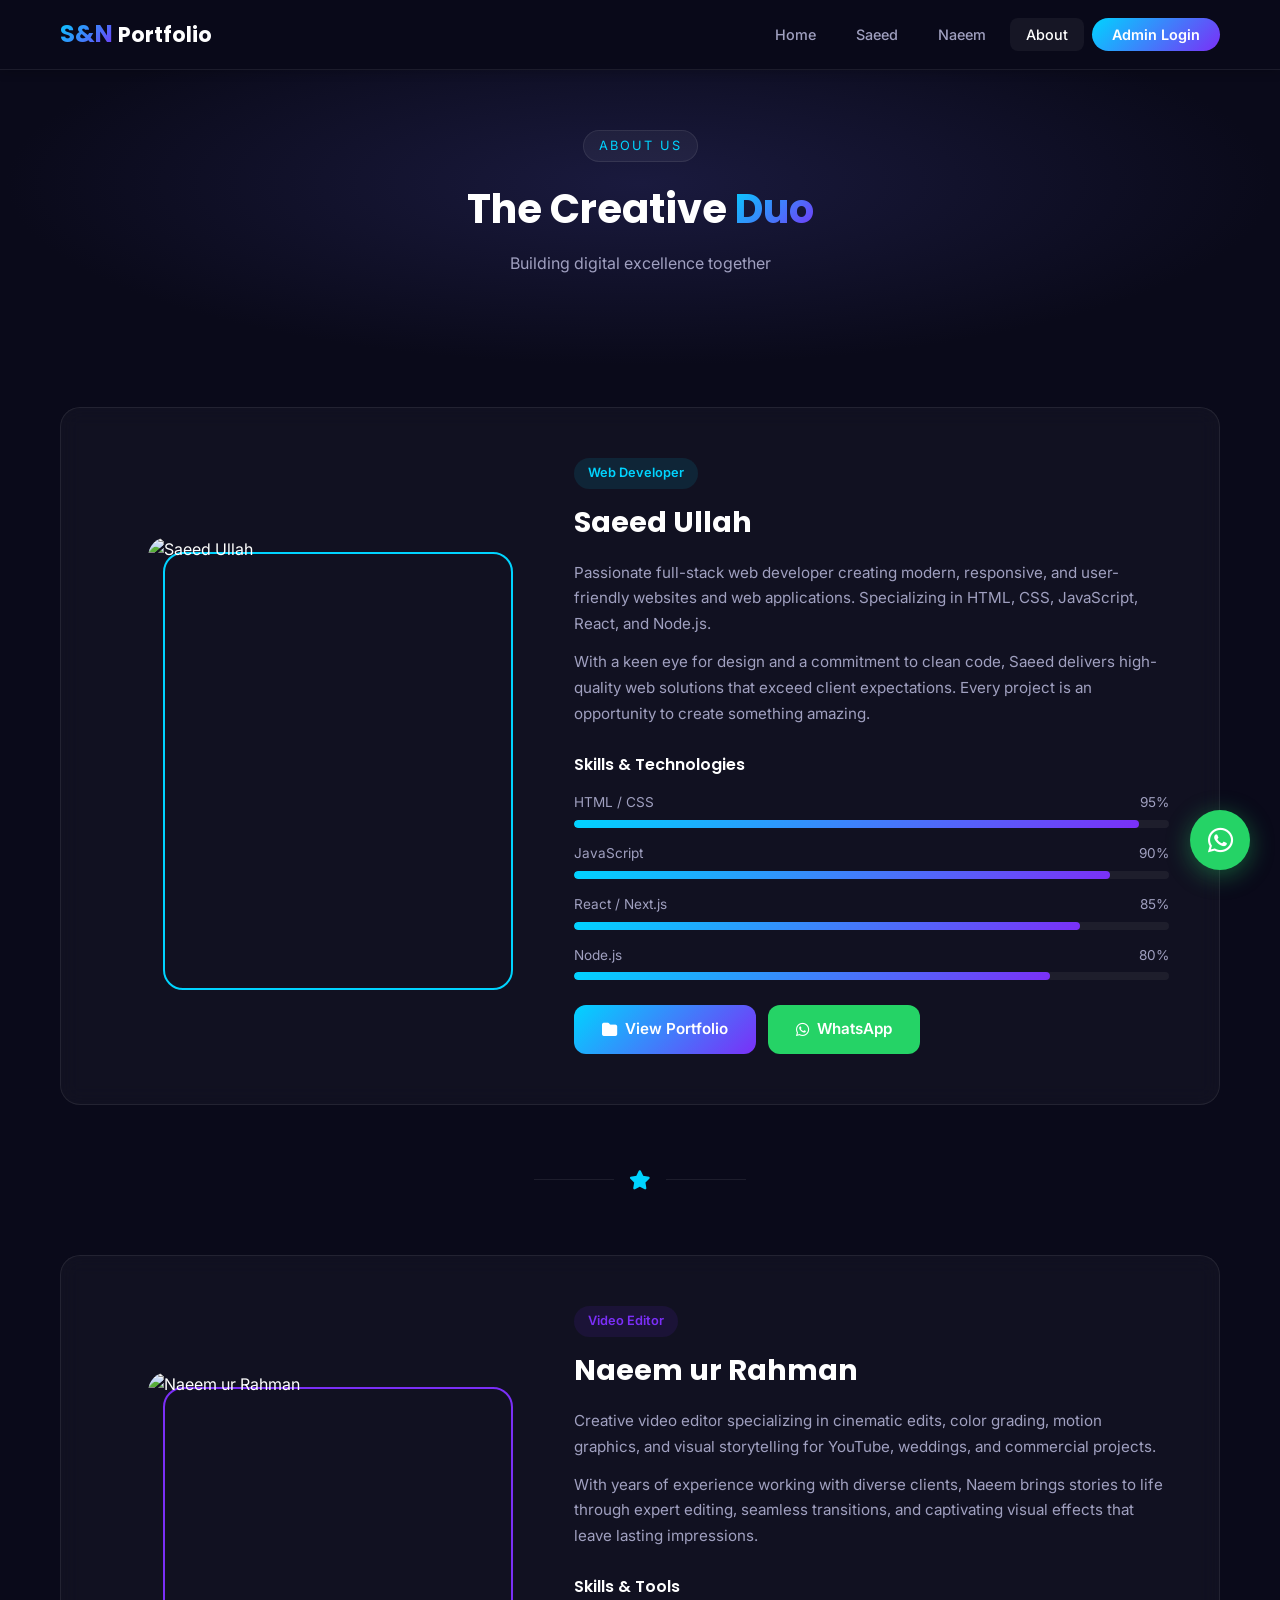
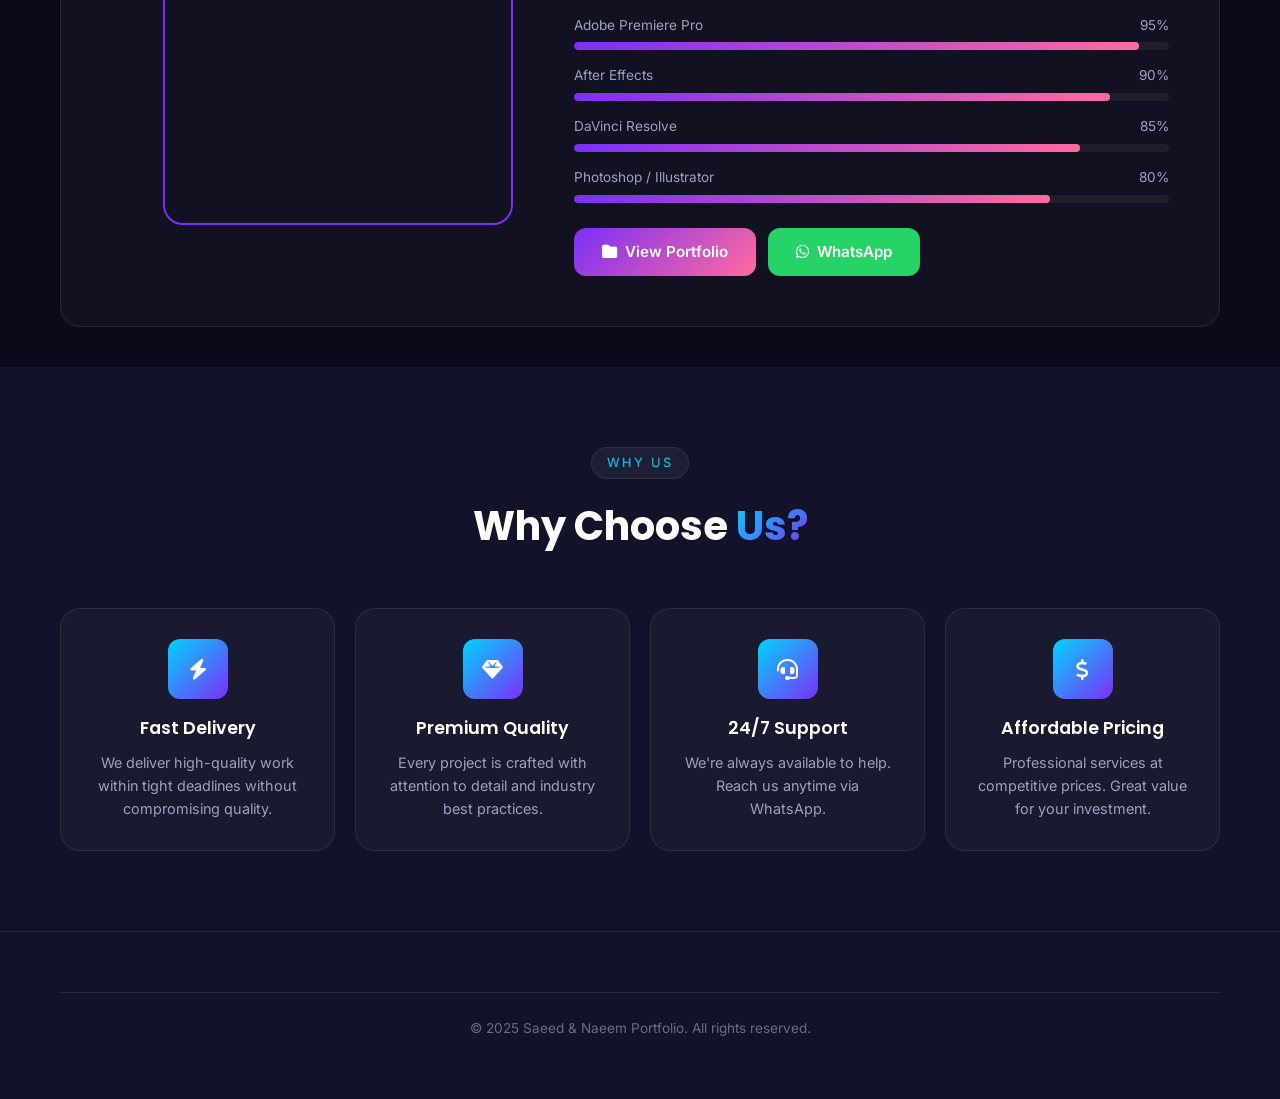
==== about.html @ 7c29ee98 "Saeed and Naeem Portfolio Website" ====
<!DOCTYPE html>
<html lang="en">
<head>
    <meta charset="UTF-8">
    <meta name="viewport" content="width=device-width, initial-scale=1.0">
    <title>About Us - S&N Portfolio</title>

    <link href="https://fonts.googleapis.com/css2?family=Poppins:wght@300;400;600;700;800&family=Inter:wght@300;400;500;600&display=swap" rel="stylesheet">
    <link rel="stylesheet" href="https://cdnjs.cloudflare.com/ajax/libs/font-awesome/6.5.0/css/all.min.css">
    <link href="https://unpkg.com/aos@2.3.1/dist/aos.css" rel="stylesheet">
    <link rel="stylesheet" href="css/style.css">
    <link rel="stylesheet" href="css/animations.css">
</head>
<body>

    <!-- Navbar -->
    <nav class="navbar navbar-solid" id="navbar">
        <div class="nav-container">
            <a href="index.html" class="nav-logo">
                <span class="logo-gradient">S&N</span> Portfolio
            </a>
            <ul class="nav-menu" id="navMenu">
                <li><a href="index.html" class="nav-link">Home</a></li>
                <li><a href="portfolio.html?user=saeedullah" class="nav-link">Saeed</a></li>
                <li><a href="portfolio.html?user=naeemurrahman" class="nav-link">Naeem</a></li>
                <li><a href="about.html" class="nav-link active">About</a></li>
                <li><a href="login.html" class="nav-link nav-login-btn">Admin Login</a></li>
            </ul>
            <div class="hamburger" id="hamburger">
                <span class="bar"></span>
                <span class="bar"></span>
                <span class="bar"></span>
            </div>
        </div>
    </nav>

    <!-- About Hero -->
    <section class="about-hero">
        <div class="container">
            <div class="section-header" data-aos="fade-up">
                <span class="section-tag">About Us</span>
                <h1 class="section-title hero-title-sm">The Creative <span class="gradient-text">Duo</span></h1>
                <p class="section-subtitle">Building digital excellence together</p>
            </div>
        </div>
    </section>

    <!-- About Saeed -->
    <section class="about-person" data-aos="fade-up">
        <div class="container">
            <div class="about-card">
                <div class="about-image-side">
                    <div class="about-image-wrapper">
                        <img src="https://images.unsplash.com/photo-1507003211169-0a1dd7228f2d?w=500&h=600&fit=crop&crop=face"
                            alt="Saeed Ullah" class="about-image" id="aboutSaeedImg">
                        <div class="about-image-decoration"></div>
                    </div>
                </div>
                <div class="about-content-side">
                    <span class="about-label">Web Developer</span>
                    <h2 class="about-name" id="aboutSaeedName">Saeed Ullah</h2>
                    <p class="about-bio" id="aboutSaeedBio">
                        A passionate full-stack web developer with expertise in creating modern, responsive, and user-friendly websites. Specializing in front-end development with HTML, CSS, JavaScript, and React, while also experienced in back-end technologies like Node.js and databases.
                    </p>
                    <p class="about-bio">
                        With a keen eye for design and a commitment to clean code, Saeed delivers high-quality web solutions that exceed client expectations. Every project is an opportunity to create something amazing.
                    </p>

                    <div class="about-skills-section">
                        <h3>Skills & Technologies</h3>
                        <div class="skill-bars">
                            <div class="skill-bar-item">
                                <div class="skill-bar-header">
                                    <span>HTML / CSS</span>
                                    <span>95%</span>
                                </div>
                                <div class="skill-bar-track">
                                    <div class="skill-bar-fill" data-width="95"></div>
                                </div>
                            </div>
                            <div class="skill-bar-item">
                                <div class="skill-bar-header">
                                    <span>JavaScript</span>
                                    <span>90%</span>
                                </div>
                                <div class="skill-bar-track">
                                    <div class="skill-bar-fill" data-width="90"></div>
                                </div>
                            </div>
                            <div class="skill-bar-item">
                                <div class="skill-bar-header">
                                    <span>React / Next.js</span>
                                    <span>85%</span>
                                </div>
                                <div class="skill-bar-track">
                                    <div class="skill-bar-fill" data-width="85"></div>
                                </div>
                            </div>
                            <div class="skill-bar-item">
                                <div class="skill-bar-header">
                                    <span>Node.js</span>
                                    <span>80%</span>
                                </div>
                                <div class="skill-bar-track">
                                    <div class="skill-bar-fill" data-width="80"></div>
                                </div>
                            </div>
                        </div>
                    </div>

                    <div class="about-actions">
                        <a href="portfolio.html?user=saeedullah" class="btn btn-primary">
                            <i class="fas fa-folder"></i> View Portfolio
                        </a>
                        <a href="#" class="btn btn-whatsapp" id="aboutWhatsappSaeed" target="_blank">
                            <i class="fab fa-whatsapp"></i> WhatsApp
                        </a>
                    </div>
                </div>
            </div>
        </div>
    </section>

    <!-- Divider -->
    <div class="section-divider">
        <div class="divider-line"></div>
        <span class="divider-icon"><i class="fas fa-star"></i></span>
        <div class="divider-line"></div>
    </div>

    <!-- About Naeem -->
    <section class="about-person" data-aos="fade-up">
        <div class="container">
            <div class="about-card about-card-reverse">
                <div class="about-content-side">
                    <span class="about-label about-label-purple">Video Editor</span>
                    <h2 class="about-name" id="aboutNaeemName">Naeem ur Rahman</h2>
                    <p class="about-bio" id="aboutNaeemBio">
                        A creative video editor with a passion for visual storytelling. Specializing in cinematic edits, color grading, motion graphics, and post-production for various platforms including YouTube, social media, and commercial projects.
                    </p>
                    <p class="about-bio">
                        With years of experience working with diverse clients, Naeem brings stories to life through expert editing, seamless transitions, and captivating visual effects that leave lasting impressions.
                    </p>

                    <div class="about-skills-section">
                        <h3>Skills & Tools</h3>
                        <div class="skill-bars">
                            <div class="skill-bar-item">
                                <div class="skill-bar-header">
                                    <span>Adobe Premiere Pro</span>
                                    <span>95%</span>
                                </div>
                                <div class="skill-bar-track">
                                    <div class="skill-bar-fill skill-fill-purple" data-width="95"></div>
                                </div>
                            </div>
                            <div class="skill-bar-item">
                                <div class="skill-bar-header">
                                    <span>After Effects</span>
                                    <span>90%</span>
                                </div>
                                <div class="skill-bar-track">
                                    <div class="skill-bar-fill skill-fill-purple" data-width="90"></div>
                                </div>
                            </div>
                            <div class="skill-bar-item">
                                <div class="skill-bar-header">
                                    <span>DaVinci Resolve</span>
                                    <span>85%</span>
                                </div>
                                <div class="skill-bar-track">
                                    <div class="skill-bar-fill skill-fill-purple" data-width="85"></div>
                                </div>
                            </div>
                            <div class="skill-bar-item">
                                <div class="skill-bar-header">
                                    <span>Photoshop / Illustrator</span>
                                    <span>80%</span>
                                </div>
                                <div class="skill-bar-track">
                                    <div class="skill-bar-fill skill-fill-purple" data-width="80"></div>
                                </div>
                            </div>
                        </div>
                    </div>

                    <div class="about-actions">
                        <a href="portfolio.html?user=naeemurrahman" class="btn btn-purple">
                            <i class="fas fa-folder"></i> View Portfolio
                        </a>
                        <a href="#" class="btn btn-whatsapp" id="aboutWhatsappNaeem" target="_blank">
                            <i class="fab fa-whatsapp"></i> WhatsApp
                        </a>
                    </div>
                </div>
                <div class="about-image-side">
                    <div class="about-image-wrapper">
                        <img src="https://images.unsplash.com/photo-1472099645785-5658abf4ff4e?w=500&h=600&fit=crop&crop=face"
                            alt="Naeem ur Rahman" class="about-image" id="aboutNaeemImg">
                        <div class="about-image-decoration about-decoration-purple"></div>
                    </div>
                </div>
            </div>
        </div>
    </section>

    <!-- Why Choose Us -->
    <section class="why-us-section" data-aos="fade-up">
        <div class="container">
            <div class="section-header">
                <span class="section-tag">Why Us</span>
                <h2 class="section-title">Why Choose <span class="gradient-text">Us?</span></h2>
            </div>
            <div class="why-us-grid">
                <div class="why-card" data-aos="fade-up" data-aos-delay="100">
                    <div class="why-icon"><i class="fas fa-bolt"></i></div>
                    <h3>Fast Delivery</h3>
                    <p>We deliver high-quality work within tight deadlines without compromising quality.</p>
                </div>
                <div class="why-card" data-aos="fade-up" data-aos-delay="200">
                    <div class="why-icon"><i class="fas fa-gem"></i></div>
                    <h3>Premium Quality</h3>
                    <p>Every project is crafted with attention to detail and industry best practices.</p>
                </div>
                <div class="why-card" data-aos="fade-up" data-aos-delay="300">
                    <div class="why-icon"><i class="fas fa-headset"></i></div>
                    <h3>24/7 Support</h3>
                    <p>We're always available to help. Reach us anytime via WhatsApp.</p>
                </div>
                <div class="why-card" data-aos="fade-up" data-aos-delay="400">
                    <div class="why-icon"><i class="fas fa-dollar-sign"></i></div>
                    <h3>Affordable Pricing</h3>
                    <p>Professional services at competitive prices. Great value for your investment.</p>
                </div>
            </div>
        </div>
    </section>

    <!-- Footer -->
    <footer class="footer">
        <div class="container">
            <div class="footer-bottom">
                <p>&copy; 2025 Saeed & Naeem Portfolio. All rights reserved.</p>
            </div>
        </div>
    </footer>

    <!-- Floating WhatsApp -->
    <a href="#" class="whatsapp-float" id="whatsappFloat" target="_blank">
        <i class="fab fa-whatsapp"></i>
    </a>

    <!-- Mobile Bottom Nav -->
    <nav class="mobile-bottom-nav" id="mobileNav">
        <a href="index.html" class="bottom-nav-item">
            <i class="fas fa-home"></i><span>Home</span>
        </a>
        <a href="portfolio.html?user=saeedullah" class="bottom-nav-item">
            <i class="fas fa-code"></i><span>Saeed</span>
        </a>
        <a href="portfolio.html?user=naeemurrahman" class="bottom-nav-item">
            <i class="fas fa-film"></i><span>Naeem</span>
        </a>
        <a href="about.html" class="bottom-nav-item active">
            <i class="fas fa-info-circle"></i><span>About</span>
        </a>
    </nav>

    <script src="https://unpkg.com/aos@2.3.1/dist/aos.js"></script>
    <script src="js/database.js"></script>
    <script src="js/app.js"></script>
</body>
</html>
---- css/style.css ----
/* ==========================================
   SAEED & NAEEM PORTFOLIO - MAIN STYLESHEET
   Mobile-First Responsive Design
   ========================================== */

/* === CSS VARIABLES === */
:root {
    --bg-primary: #0a0a1a;
    --bg-secondary: #12122a;
    --bg-card: rgba(255, 255, 255, 0.03);
    --bg-card-hover: rgba(255, 255, 255, 0.07);
    --bg-glass: rgba(255, 255, 255, 0.05);
    --border-glass: rgba(255, 255, 255, 0.08);

    --accent-blue: #00d4ff;
    --accent-purple: #7b2ff7;
    --accent-green: #25D366;
    --accent-orange: #ff6b35;
    --accent-red: #ff4757;

    --gradient-1: linear-gradient(135deg, #00d4ff, #7b2ff7);
    --gradient-2: linear-gradient(135deg, #7b2ff7, #ff6b9d);
    --gradient-3: linear-gradient(135deg, #00d4ff, #00f5a0);

    --text-primary: #ffffff;
    --text-secondary: #a0a0c0;
    --text-muted: #6b6b8a;

    --font-heading: 'Poppins', sans-serif;
    --font-body: 'Inter', sans-serif;

    --radius-sm: 8px;
    --radius-md: 12px;
    --radius-lg: 20px;
    --radius-xl: 28px;
    --radius-full: 50%;

    --shadow-sm: 0 2px 10px rgba(0, 0, 0, 0.2);
    --shadow-md: 0 8px 30px rgba(0, 0, 0, 0.3);
    --shadow-lg: 0 20px 60px rgba(0, 0, 0, 0.4);
    --shadow-glow: 0 0 30px rgba(0, 212, 255, 0.3);
    --shadow-glow-purple: 0 0 30px rgba(123, 47, 247, 0.3);

    --transition: all 0.3s ease;
    --transition-slow: all 0.5s ease;

    --navbar-height: 70px;
    --mobile-nav-height: 65px;
}

/* === RESET & BASE === */
*,
*::before,
*::after {
    margin: 0;
    padding: 0;
    box-sizing: border-box;
}

html {
    scroll-behavior: smooth;
    font-size: 16px;
}

body {
    font-family: var(--font-body);
    background-color: var(--bg-primary);
    color: var(--text-primary);
    line-height: 1.6;
    overflow-x: hidden;
    -webkit-font-smoothing: antialiased;
    -moz-osx-font-smoothing: grayscale;
}

a {
    text-decoration: none;
    color: inherit;
    transition: var(--transition);
}

img {
    max-width: 100%;
    height: auto;
    display: block;
}

ul {
    list-style: none;
}

button {
    cursor: pointer;
    border: none;
    outline: none;
    font-family: var(--font-body);
    transition: var(--transition);
}

input, textarea, select {
    font-family: var(--font-body);
    outline: none;
}

.container {
    width: 100%;
    max-width: 1200px;
    margin: 0 auto;
    padding: 0 20px;
}

/* === PRELOADER === */
#preloader {
    position: fixed;
    top: 0;
    left: 0;
    width: 100%;
    height: 100%;
    background: var(--bg-primary);
    display: flex;
    align-items: center;
    justify-content: center;
    z-index: 99999;
    transition: opacity 0.5s ease, visibility 0.5s ease;
}

#preloader.hidden {
    opacity: 0;
    visibility: hidden;
}

.loader {
    text-align: center;
}

.loader-circle {
    width: 60px;
    height: 60px;
    border: 3px solid var(--border-glass);
    border-top: 3px solid var(--accent-blue);
    border-radius: var(--radius-full);
    animation: spin 1s linear infinite;
    margin: 0 auto 15px;
}

.loader-text {
    font-family: var(--font-heading);
    font-size: 1.5rem;
    font-weight: 700;
    background: var(--gradient-1);
    -webkit-background-clip: text;
    -webkit-text-fill-color: transparent;
    background-clip: text;
}

@keyframes spin {
    to { transform: rotate(360deg); }
}

/* === NAVBAR === */
.navbar {
    position: fixed;
    top: 0;
    left: 0;
    width: 100%;
    height: var(--navbar-height);
    z-index: 1000;
    transition: var(--transition);
    background: transparent;
}

.navbar.scrolled,
.navbar-solid {
    background: rgba(10, 10, 26, 0.95);
    backdrop-filter: blur(20px);
    -webkit-backdrop-filter: blur(20px);
    border-bottom: 1px solid var(--border-glass);
    box-shadow: var(--shadow-sm);
}

.nav-container {
    max-width: 1200px;
    margin: 0 auto;
    padding: 0 20px;
    height: 100%;
    display: flex;
    align-items: center;
    justify-content: space-between;
}

.nav-logo {
    font-family: var(--font-heading);
    font-size: 1.3rem;
    font-weight: 700;
    color: var(--text-primary);
    display: flex;
    align-items: center;
    gap: 5px;
}

.logo-gradient {
    background: var(--gradient-1);
    -webkit-background-clip: text;
    -webkit-text-fill-color: transparent;
    background-clip: text;
    font-size: 1.5rem;
}

.logo-gradient-lg {
    background: var(--gradient-1);
    -webkit-background-clip: text;
    -webkit-text-fill-color: transparent;
    background-clip: text;
    font-size: 4rem;
    font-family: var(--font-heading);
    font-weight: 800;
}

.nav-menu {
    display: flex;
    align-items: center;
    gap: 8px;
}

.nav-link {
    padding: 8px 16px;
    font-size: 0.9rem;
    font-weight: 500;
    color: var(--text-secondary);
    border-radius: var(--radius-sm);
    transition: var(--transition);
}

.nav-link:hover,
.nav-link.active {
    color: var(--text-primary);
    background: var(--bg-glass);
}

.nav-login-btn {
    background: var(--gradient-1) !important;
    color: white !important;
    font-weight: 600;
    padding: 8px 20px;
    border-radius: var(--radius-xl);
}

.nav-login-btn:hover {
    box-shadow: var(--shadow-glow);
    transform: translateY(-2px);
}

/* Hamburger */
.hamburger {
    display: none;
    flex-direction: column;
    cursor: pointer;
    gap: 5px;
    z-index: 1001;
}

.bar {
    width: 25px;
    height: 3px;
    background: var(--text-primary);
    border-radius: 3px;
    transition: var(--transition);
}

.hamburger.active .bar:nth-child(1) {
    transform: rotate(45deg) translate(6px, 5px);
}

.hamburger.active .bar:nth-child(2) {
    opacity: 0;
}

.hamburger.active .bar:nth-child(3) {
    transform: rotate(-45deg) translate(6px, -5px);
}

/* === HERO SECTION === */
.hero {
    min-height: 100vh;
    display: flex;
    align-items: center;
    justify-content: center;
    position: relative;
    overflow: hidden;
    padding: 100px 20px 60px;
    background: radial-gradient(ellipse at center, #1a1a3e 0%, #0a0a1a 70%);
}

.hero-particles {
    position: absolute;
    top: 0;
    left: 0;
    width: 100%;
    height: 100%;
    z-index: 1;
}

.hero-overlay {
    position: absolute;
    top: 0;
    left: 0;
    width: 100%;
    height: 100%;
    background: radial-gradient(circle at 20% 50%, rgba(0, 212, 255, 0.08) 0%, transparent 50%),
                radial-gradient(circle at 80% 50%, rgba(123, 47, 247, 0.08) 0%, transparent 50%);
    z-index: 2;
}

.hero-content {
    position: relative;
    z-index: 3;
    text-align: center;
    max-width: 800px;
    margin: 0 auto;
}

.hero-badge {
    display: inline-block;
    padding: 8px 20px;
    background: var(--bg-glass);
    border: 1px solid var(--border-glass);
    border-radius: var(--radius-xl);
    font-size: 0.85rem;
    color: var(--accent-blue);
    margin-bottom: 20px;
    backdrop-filter: blur(10px);
}

.hero-title {
    font-family: var(--font-heading);
    font-size: 3rem;
    font-weight: 800;
    line-height: 1.1;
    margin-bottom: 15px;
}

.gradient-text {
    background: var(--gradient-1);
    -webkit-background-clip: text;
    -webkit-text-fill-color: transparent;
    background-clip: text;
}

.gradient-text-2 {
    background: var(--gradient-2);
    -webkit-background-clip: text;
    -webkit-text-fill-color: transparent;
    background-clip: text;
}

.hero-subtitle {
    font-size: 1.2rem;
    color: var(--text-secondary);
    margin-bottom: 10px;
    font-weight: 300;
}

.hero-x {
    color: var(--accent-blue);
    font-weight: 700;
    margin: 0 5px;
}

.hero-description {
    font-size: 1rem;
    color: var(--text-muted);
    margin-bottom: 30px;
    max-width: 550px;
    margin-left: auto;
    margin-right: auto;
}

.hero-buttons {
    display: flex;
    gap: 15px;
    justify-content: center;
    flex-wrap: wrap;
    margin-bottom: 50px;
}

/* === BUTTONS === */
.btn {
    display: inline-flex;
    align-items: center;
    gap: 8px;
    padding: 12px 28px;
    font-size: 0.95rem;
    font-weight: 600;
    border-radius: var(--radius-md);
    transition: var(--transition);
    border: none;
    cursor: pointer;
    text-decoration: none;
}

.btn-primary {
    background: var(--gradient-1);
    color: white;
}

.btn-primary:hover {
    box-shadow: var(--shadow-glow);
    transform: translateY(-3px);
}

.btn-secondary {
    background: var(--bg-glass);
    color: var(--text-primary);
    border: 1px solid var(--border-glass);
}

.btn-secondary:hover {
    background: var(--bg-card-hover);
    transform: translateY(-3px);
}

.btn-purple {
    background: var(--gradient-2);
    color: white;
}

.btn-purple:hover {
    box-shadow: var(--shadow-glow-purple);
    transform: translateY(-3px);
}

.btn-whatsapp {
    background: var(--accent-green);
    color: white;
}

.btn-whatsapp:hover {
    background: #20b858;
    transform: translateY(-3px);
    box-shadow: 0 0 20px rgba(37, 211, 102, 0.4);
}

.btn-danger {
    background: var(--accent-red);
    color: white;
}

.btn-danger:hover {
    background: #e84040;
    transform: translateY(-2px);
}

.btn-sm {
    padding: 8px 18px;
    font-size: 0.85rem;
}

.btn-lg {
    padding: 14px 35px;
    font-size: 1rem;
}

.btn-block {
    width: 100%;
    justify-content: center;
}

.btn-glow {
    animation: btnGlow 2s ease-in-out infinite alternate;
}

@keyframes btnGlow {
    from { box-shadow: 0 0 10px rgba(0, 212, 255, 0.3); }
    to { box-shadow: 0 0 25px rgba(0, 212, 255, 0.6); }
}

/* === HERO STATS === */
.hero-stats {
    display: flex;
    justify-content: center;
    gap: 40px;
}

.stat-item {
    text-align: center;
}

.stat-number {
    display: block;
    font-family: var(--font-heading);
    font-size: 2rem;
    font-weight: 700;
    background: var(--gradient-1);
    -webkit-background-clip: text;
    -webkit-text-fill-color: transparent;
    background-clip: text;
}

.stat-label {
    font-size: 0.8rem;
    color: var(--text-muted);
    text-transform: uppercase;
    letter-spacing: 1px;
}

/* === SCROLL INDICATOR === */
.scroll-indicator {
    position: absolute;
    bottom: 30px;
    left: 50%;
    transform: translateX(-50%);
    text-align: center;
    z-index: 5;
    color: var(--text-muted);
    font-size: 0.75rem;
    animation: float 3s ease-in-out infinite;
}

.mouse {
    width: 26px;
    height: 40px;
    border: 2px solid var(--text-muted);
    border-radius: 13px;
    margin: 0 auto 8px;
    position: relative;
}

.wheel {
    width: 4px;
    height: 8px;
    background: var(--accent-blue);
    border-radius: 2px;
    position: absolute;
    top: 8px;
    left: 50%;
    transform: translateX(-50%);
    animation: scrollWheel 2s ease-in-out infinite;
}

@keyframes scrollWheel {
    0% { opacity: 1; transform: translateX(-50%) translateY(0); }
    100% { opacity: 0; transform: translateX(-50%) translateY(15px); }
}

@keyframes float {
    0%, 100% { transform: translateX(-50%) translateY(0); }
    50% { transform: translateX(-50%) translateY(-10px); }
}

/* === SECTION STYLES === */
.section-header {
    text-align: center;
    margin-bottom: 50px;
}

.section-tag {
    display: inline-block;
    padding: 5px 15px;
    background: var(--bg-glass);
    border: 1px solid var(--border-glass);
    border-radius: var(--radius-xl);
    font-size: 0.8rem;
    color: var(--accent-blue);
    text-transform: uppercase;
    letter-spacing: 2px;
    margin-bottom: 15px;
}

.section-title {
    font-family: var(--font-heading);
    font-size: 2.2rem;
    font-weight: 700;
    margin-bottom: 10px;
}

.section-subtitle {
    font-size: 1rem;
    color: var(--text-secondary);
}

.hero-title-sm {
    font-size: 2.5rem;
}

/* === PROFILES SECTION === */
.profiles-section {
    padding: 80px 0;
    position: relative;
}

.profiles-grid {
    display: grid;
    grid-template-columns: 1fr;
    gap: 30px;
    max-width: 900px;
    margin: 0 auto;
}

/* === PROFILE CARD === */
.profile-card {
    position: relative;
    background: var(--bg-card);
    border: 1px solid var(--border-glass);
    border-radius: var(--radius-lg);
    padding: 30px 25px;
    text-align: center;
    backdrop-filter: blur(10px);
    transition: var(--transition-slow);
    overflow: hidden;
}

.profile-card:hover {
    transform: translateY(-10px);
    border-color: rgba(0, 212, 255, 0.3);
    background: var(--bg-card-hover);
}

.card-glow {
    position: absolute;
    top: -50%;
    left: -50%;
    width: 200%;
    height: 200%;
    background: radial-gradient(circle, rgba(0, 212, 255, 0.05) 0%, transparent 50%);
    pointer-events: none;
    transition: var(--transition-slow);
    opacity: 0;
}

.card-glow-2 {
    background: radial-gradient(circle, rgba(123, 47, 247, 0.05) 0%, transparent 50%);
}

.profile-card:hover .card-glow {
    opacity: 1;
}

.profile-image-wrapper {
    position: relative;
    width: 120px;
    height: 120px;
    margin: 0 auto 20px;
}

.profile-image {
    width: 120px;
    height: 120px;
    border-radius: var(--radius-full);
    object-fit: cover;
    border: 3px solid var(--border-glass);
    transition: var(--transition);
}

.profile-card:hover .profile-image {
    border-color: var(--accent-blue);
}

.online-badge {
    position: absolute;
    bottom: 5px;
    right: 5px;
    width: 18px;
    height: 18px;
    background: var(--accent-green);
    border-radius: var(--radius-full);
    border: 3px solid var(--bg-primary);
    animation: pulse 2s infinite;
}

@keyframes pulse {
    0% { box-shadow: 0 0 0 0 rgba(37, 211, 102, 0.5); }
    70% { box-shadow: 0 0 0 10px rgba(37, 211, 102, 0); }
    100% { box-shadow: 0 0 0 0 rgba(37, 211, 102, 0); }
}

.profile-name {
    font-family: var(--font-heading);
    font-size: 1.4rem;
    font-weight: 700;
    margin-bottom: 8px;
}

.profile-role {
    display: inline-flex;
    align-items: center;
    gap: 6px;
    padding: 5px 14px;
    border-radius: var(--radius-xl);
    font-size: 0.8rem;
    font-weight: 500;
    margin-bottom: 15px;
}

.role-dev {
    background: rgba(0, 212, 255, 0.1);
    color: var(--accent-blue);
    border: 1px solid rgba(0, 212, 255, 0.2);
}

.role-editor {
    background: rgba(123, 47, 247, 0.1);
    color: var(--accent-purple);
    border: 1px solid rgba(123, 47, 247, 0.2);
}

.profile-bio {
    font-size: 0.9rem;
    color: var(--text-secondary);
    margin-bottom: 15px;
    line-height: 1.6;
}

.profile-skills {
    display: flex;
    flex-wrap: wrap;
    gap: 6px;
    justify-content: center;
    margin-bottom: 20px;
}

.skill-tag {
    padding: 4px 12px;
    background: var(--bg-glass);
    border: 1px solid var(--border-glass);
    border-radius: var(--radius-xl);
    font-size: 0.75rem;
    color: var(--text-secondary);
}

.card-footer {
    display: flex;
    gap: 10px;
    align-items: center;
}

.btn-whatsapp-sm {
    display: flex;
    align-items: center;
    justify-content: center;
    width: 44px;
    height: 44px;
    border-radius: var(--radius-full);
    background: var(--accent-green);
    color: white;
    font-size: 1.2rem;
    transition: var(--transition);
    flex-shrink: 0;
}

.btn-whatsapp-sm:hover {
    transform: scale(1.1);
    box-shadow: 0 0 15px rgba(37, 211, 102, 0.5);
}

/* === FEATURED PROJECTS === */
.featured-section {
    padding: 80px 0;
    background: var(--bg-secondary);
}

.featured-grid {
    display: grid;
    grid-template-columns: 1fr;
    gap: 25px;
}

.featured-empty {
    text-align: center;
    padding: 60px 20px;
    color: var(--text-muted);
}

.featured-empty i {
    font-size: 3rem;
    margin-bottom: 15px;
    opacity: 0.3;
}

/* === PROJECT CARD === */
.project-card {
    background: var(--bg-card);
    border: 1px solid var(--border-glass);
    border-radius: var(--radius-lg);
    overflow: hidden;
    transition: var(--transition-slow);
    cursor: pointer;
}

.project-card:hover {
    transform: translateY(-8px);
    border-color: rgba(0, 212, 255, 0.3);
    box-shadow: var(--shadow-md);
}

.project-card-image {
    width: 100%;
    height: 200px;
    object-fit: cover;
    transition: var(--transition);
}

.project-card:hover .project-card-image {
    transform: scale(1.05);
}

.project-card-image-wrapper {
    overflow: hidden;
    position: relative;
}

.project-card-overlay {
    position: absolute;
    top: 0;
    left: 0;
    width: 100%;
    height: 100%;
    background: rgba(0, 0, 0, 0.5);
    display: flex;
    align-items: center;
    justify-content: center;
    opacity: 0;
    transition: var(--transition);
}

.project-card:hover .project-card-overlay {
    opacity: 1;
}

.project-card-overlay i {
    font-size: 2rem;
    color: white;
}

.project-card-body {
    padding: 20px;
}

.project-card-category {
    display: inline-block;
    padding: 3px 10px;
    background: rgba(0, 212, 255, 0.1);
    color: var(--accent-blue);
    border-radius: var(--radius-xl);
    font-size: 0.7rem;
    text-transform: uppercase;
    letter-spacing: 1px;
    margin-bottom: 10px;
}

.project-card-title {
    font-family: var(--font-heading);
    font-size: 1.1rem;
    font-weight: 600;
    margin-bottom: 8px;
}

.project-card-desc {
    font-size: 0.85rem;
    color: var(--text-secondary);
    margin-bottom: 12px;
    display: -webkit-box;
    line-clamp: 2;
    -webkit-line-clamp: 2;
    -webkit-box-orient: vertical;
    overflow: hidden;
}

.project-card-tech {
    display: flex;
    flex-wrap: wrap;
    gap: 5px;
    margin-bottom: 12px;
}

.tech-tag {
    padding: 2px 8px;
    background: var(--bg-glass);
    border-radius: var(--radius-sm);
    font-size: 0.7rem;
    color: var(--text-muted);
}

.project-card-footer {
    display: flex;
    justify-content: space-between;
    align-items: center;
    padding-top: 12px;
    border-top: 1px solid var(--border-glass);
}

.project-card-author {
    display: flex;
    align-items: center;
    gap: 8px;
    font-size: 0.8rem;
    color: var(--text-secondary);
}

.project-card-author img {
    width: 25px;
    height: 25px;
    border-radius: var(--radius-full);
    object-fit: cover;
}

.project-card-links {
    display: flex;
    gap: 8px;
}

.project-link {
    width: 32px;
    height: 32px;
    display: flex;
    align-items: center;
    justify-content: center;
    border-radius: var(--radius-full);
    background: var(--bg-glass);
    color: var(--text-secondary);
    font-size: 0.85rem;
    transition: var(--transition);
}

.project-link:hover {
    background: var(--accent-blue);
    color: white;
    transform: scale(1.1);
}

/* === CTA SECTION === */
.cta-section {
    padding: 80px 0;
}

.cta-card {
    background: var(--gradient-1);
    border-radius: var(--radius-lg);
    padding: 50px 30px;
    text-align: center;
    position: relative;
    overflow: hidden;
}

.cta-card::before {
    content: '';
    position: absolute;
    top: -50%;
    right: -50%;
    width: 100%;
    height: 100%;
    background: radial-gradient(circle, rgba(255, 255, 255, 0.1) 0%, transparent 50%);
}

.cta-content {
    position: relative;
    z-index: 2;
}

.cta-content h2 {
    font-family: var(--font-heading);
    font-size: 1.8rem;
    font-weight: 700;
    margin-bottom: 10px;
}

.cta-content p {
    font-size: 1rem;
    opacity: 0.9;
    margin-bottom: 25px;
}

.cta-buttons {
    display: flex;
    gap: 15px;
    justify-content: center;
    flex-wrap: wrap;
}

.cta-buttons .btn-whatsapp {
    background: white;
    color: var(--accent-green);
}

.cta-buttons .btn-whatsapp:hover {
    background: var(--accent-green);
    color: white;
}

/* === FOOTER === */
.footer {
    padding: 60px 0 100px;
    border-top: 1px solid var(--border-glass);
    background: var(--bg-secondary);
}

.footer-grid {
    display: grid;
    grid-template-columns: 1fr;
    gap: 30px;
    margin-bottom: 30px;
}

.footer-logo {
    font-family: var(--font-heading);
    font-size: 1.3rem;
    font-weight: 700;
    margin-bottom: 10px;
}

.footer-desc {
    font-size: 0.9rem;
    color: var(--text-secondary);
    margin-bottom: 15px;
}

.footer-socials {
    display: flex;
    gap: 12px;
}

.footer-socials a {
    width: 40px;
    height: 40px;
    display: flex;
    align-items: center;
    justify-content: center;
    border-radius: var(--radius-full);
    background: var(--bg-glass);
    border: 1px solid var(--border-glass);
    color: var(--text-secondary);
    transition: var(--transition);
}

.footer-socials a:hover {
    background: var(--accent-blue);
    color: white;
    transform: translateY(-3px);
}

.footer-col h4 {
    font-family: var(--font-heading);
    font-size: 1rem;
    font-weight: 600;
    margin-bottom: 15px;
    color: var(--text-primary);
}

.footer-col ul li {
    margin-bottom: 8px;
}

.footer-col ul li a {
    font-size: 0.9rem;
    color: var(--text-secondary);
}

.footer-col ul li a:hover {
    color: var(--accent-blue);
    padding-left: 5px;
}

.footer-bottom {
    text-align: center;
    padding-top: 25px;
    border-top: 1px solid var(--border-glass);
    font-size: 0.85rem;
    color: var(--text-muted);
}

/* === FLOATING WHATSAPP BUTTON === */
.whatsapp-float {
    position: fixed;
    bottom: 85px;
    right: 20px;
    width: 60px;
    height: 60px;
    background: var(--accent-green);
    border-radius: var(--radius-full);
    display: flex;
    align-items: center;
    justify-content: center;
    font-size: 1.8rem;
    color: white;
    z-index: 999;
    box-shadow: 0 5px 25px rgba(37, 211, 102, 0.4);
    transition: var(--transition);
    animation: whatsappPulse 2s infinite;
}

.whatsapp-float:hover {
    transform: scale(1.1);
    box-shadow: 0 5px 35px rgba(37, 211, 102, 0.6);
}

@keyframes whatsappPulse {
    0% { box-shadow: 0 0 0 0 rgba(37, 211, 102, 0.5); }
    70% { box-shadow: 0 0 0 15px rgba(37, 211, 102, 0); }
    100% { box-shadow: 0 0 0 0 rgba(37, 211, 102, 0); }
}

/* === MOBILE BOTTOM NAVIGATION === */
.mobile-bottom-nav {
    display: flex;
    position: fixed;
    bottom: 0;
    left: 0;
    width: 100%;
    height: var(--mobile-nav-height);
    background: rgba(10, 10, 26, 0.95);
    backdrop-filter: blur(20px);
    -webkit-backdrop-filter: blur(20px);
    border-top: 1px solid var(--border-glass);
    z-index: 998;
    justify-content: space-around;
    align-items: center;
    padding: 0 10px;
}

.bottom-nav-item {
    display: flex;
    flex-direction: column;
    align-items: center;
    gap: 3px;
    font-size: 0.65rem;
    color: var(--text-muted);
    transition: var(--transition);
    padding: 8px 12px;
    border-radius: var(--radius-sm);
    text-decoration: none;
}

.bottom-nav-item i {
    font-size: 1.2rem;
}

.bottom-nav-item.active,
.bottom-nav-item:hover {
    color: var(--accent-blue);
}

.bottom-nav-item.active {
    background: rgba(0, 212, 255, 0.08);
}

/* === PORTFOLIO HEADER === */
.portfolio-header {
    padding-top: calc(var(--navbar-height) + 40px);
    padding-bottom: 40px;
    position: relative;
}

.portfolio-cover {
    position: absolute;
    top: 0;
    left: 0;
    width: 100%;
    height: 300px;
    background: var(--gradient-1);
    z-index: 0;
}

.cover-overlay {
    position: absolute;
    top: 0;
    left: 0;
    width: 100%;
    height: 100%;
    background: linear-gradient(to bottom, transparent 0%, var(--bg-primary) 100%);
}

.portfolio-profile {
    position: relative;
    z-index: 2;
    display: flex;
    flex-direction: column;
    align-items: center;
    text-align: center;
    padding-top: 60px;
}

.portfolio-avatar-wrapper {
    position: relative;
    margin-bottom: 20px;
}

.portfolio-avatar {
    width: 150px;
    height: 150px;
    border-radius: var(--radius-full);
    object-fit: cover;
    border: 4px solid var(--bg-primary);
    box-shadow: var(--shadow-lg);
}

.avatar-ring {
    position: absolute;
    top: -5px;
    left: -5px;
    width: calc(100% + 10px);
    height: calc(100% + 10px);
    border-radius: var(--radius-full);
    border: 2px solid var(--accent-blue);
    animation: ringPulse 3s ease-in-out infinite;
}

@keyframes ringPulse {
    0%, 100% { opacity: 0.5; transform: scale(1); }
    50% { opacity: 1; transform: scale(1.05); }
}

.portfolio-name {
    font-family: var(--font-heading);
    font-size: 2rem;
    font-weight: 700;
    margin-bottom: 8px;
}

.portfolio-role {
    display: inline-flex;
    align-items: center;
    gap: 8px;
    padding: 6px 18px;
    background: rgba(0, 212, 255, 0.1);
    border: 1px solid rgba(0, 212, 255, 0.2);
    border-radius: var(--radius-xl);
    font-size: 0.85rem;
    color: var(--accent-blue);
    margin-bottom: 15px;
}

.portfolio-bio {
    font-size: 0.95rem;
    color: var(--text-secondary);
    max-width: 600px;
    margin: 0 auto 20px;
    line-height: 1.7;
}

.portfolio-contact-grid {
    display: flex;
    flex-direction: column;
    gap: 10px;
    margin-bottom: 20px;
}

.contact-item {
    display: inline-flex;
    align-items: center;
    gap: 8px;
    padding: 8px 15px;
    background: var(--bg-glass);
    border: 1px solid var(--border-glass);
    border-radius: var(--radius-md);
    font-size: 0.85rem;
    color: var(--text-secondary);
}

.contact-item i {
    color: var(--accent-blue);
}

.copy-btn {
    background: none;
    border: none;
    color: var(--text-muted);
    cursor: pointer;
    padding: 3px;
    transition: var(--transition);
}

.copy-btn:hover {
    color: var(--accent-blue);
}

.portfolio-actions {
    display: flex;
    gap: 12px;
    flex-wrap: wrap;
    justify-content: center;
    margin-bottom: 20px;
}

.portfolio-skills {
    display: flex;
    flex-wrap: wrap;
    gap: 8px;
    justify-content: center;
}

/* === PROJECTS SECTION (PORTFOLIO PAGE) === */
.projects-section {
    padding: 60px 0 100px;
}

.filter-buttons {
    display: flex;
    flex-wrap: wrap;
    gap: 8px;
    justify-content: center;
    margin-bottom: 40px;
}

.filter-btn {
    padding: 8px 20px;
    background: var(--bg-glass);
    border: 1px solid var(--border-glass);
    border-radius: var(--radius-xl);
    color: var(--text-secondary);
    font-size: 0.85rem;
    cursor: pointer;
    transition: var(--transition);
}

.filter-btn.active,
.filter-btn:hover {
    background: var(--gradient-1);
    color: white;
    border-color: transparent;
}

.projects-grid {
    display: grid;
    grid-template-columns: 1fr;
    gap: 25px;
}

.empty-state {
    text-align: center;
    padding: 80px 20px;
}

.empty-icon {
    font-size: 4rem;
    color: var(--text-muted);
    opacity: 0.3;
    margin-bottom: 20px;
}

.empty-state h3 {
    font-family: var(--font-heading);
    font-size: 1.3rem;
    margin-bottom: 10px;
    color: var(--text-secondary);
}

.empty-state p {
    color: var(--text-muted);
    font-size: 0.9rem;
}

/* === PROJECT MODAL === */
.modal-overlay {
    position: fixed;
    top: 0;
    left: 0;
    width: 100%;
    height: 100%;
    background: rgba(0, 0, 0, 0.8);
    backdrop-filter: blur(10px);
    z-index: 10000;
    display: none;
    align-items: center;
    justify-content: center;
    padding: 20px;
}

.modal-overlay.active {
    display: flex;
}

.modal-content {
    background: var(--bg-secondary);
    border: 1px solid var(--border-glass);
    border-radius: var(--radius-lg);
    max-width: 600px;
    width: 100%;
    max-height: 90vh;
    overflow-y: auto;
    position: relative;
    animation: modalIn 0.3s ease;
}

.modal-sm {
    max-width: 420px;
    padding: 40px 30px;
    text-align: center;
}

@keyframes modalIn {
    from { opacity: 0; transform: scale(0.9) translateY(20px); }
    to { opacity: 1; transform: scale(1) translateY(0); }
}

.modal-close {
    position: absolute;
    top: 15px;
    right: 15px;
    width: 36px;
    height: 36px;
    border-radius: var(--radius-full);
    background: var(--bg-glass);
    border: 1px solid var(--border-glass);
    color: var(--text-secondary);
    font-size: 1rem;
    display: flex;
    align-items: center;
    justify-content: center;
    z-index: 5;
}

.modal-close:hover {
    background: var(--accent-red);
    color: white;
}

.modal-image-wrapper {
    width: 100%;
    height: 250px;
    overflow: hidden;
    border-radius: var(--radius-lg) var(--radius-lg) 0 0;
}

.modal-image {
    width: 100%;
    height: 100%;
    object-fit: cover;
}

.modal-body {
    padding: 25px;
}

.modal-category {
    display: inline-block;
    padding: 3px 12px;
    background: rgba(0, 212, 255, 0.1);
    color: var(--accent-blue);
    border-radius: var(--radius-xl);
    font-size: 0.75rem;
    text-transform: uppercase;
    margin-bottom: 10px;
}

.modal-title {
    font-family: var(--font-heading);
    font-size: 1.4rem;
    font-weight: 700;
    margin-bottom: 12px;
}

.modal-description {
    font-size: 0.9rem;
    color: var(--text-secondary);
    line-height: 1.7;
    margin-bottom: 15px;
}

.modal-tech {
    display: flex;
    flex-wrap: wrap;
    gap: 6px;
    margin-bottom: 20px;
}

.modal-links {
    display: flex;
    gap: 10px;
    flex-wrap: wrap;
    margin-bottom: 15px;
}

.modal-date {
    font-size: 0.8rem;
    color: var(--text-muted);
}

.modal-icon {
    width: 70px;
    height: 70px;
    border-radius: var(--radius-full);
    display: flex;
    align-items: center;
    justify-content: center;
    font-size: 1.8rem;
    margin: 0 auto 20px;
}

.modal-icon-danger {
    background: rgba(255, 71, 87, 0.1);
    color: var(--accent-red);
}

.modal-actions {
    display: flex;
    gap: 12px;
    justify-content: center;
    margin-top: 25px;
}

/* === ABOUT PAGE === */
.about-hero {
    padding: calc(var(--navbar-height) + 60px) 0 40px;
    background: radial-gradient(ellipse at center, #1a1a3e 0%, #0a0a1a 70%);
}

.about-person {
    padding: 40px 0;
}

.about-card {
    display: flex;
    flex-direction: column;
    gap: 40px;
    background: var(--bg-card);
    border: 1px solid var(--border-glass);
    border-radius: var(--radius-lg);
    padding: 30px;
    backdrop-filter: blur(10px);
}

.about-card-reverse {
    flex-direction: column;
}

.about-image-wrapper {
    position: relative;
    max-width: 350px;
    margin: 0 auto;
}

.about-image {
    width: 100%;
    border-radius: var(--radius-lg);
    object-fit: cover;
    aspect-ratio: 4/5;
}

.about-image-decoration {
    position: absolute;
    top: 15px;
    left: 15px;
    width: 100%;
    height: 100%;
    border: 2px solid var(--accent-blue);
    border-radius: var(--radius-lg);
    z-index: -1;
}

.about-decoration-purple {
    border-color: var(--accent-purple);
}

.about-label {
    display: inline-block;
    padding: 5px 14px;
    background: rgba(0, 212, 255, 0.1);
    color: var(--accent-blue);
    border-radius: var(--radius-xl);
    font-size: 0.8rem;
    font-weight: 600;
    margin-bottom: 10px;
}

.about-label-purple {
    background: rgba(123, 47, 247, 0.1);
    color: var(--accent-purple);
}

.about-name {
    font-family: var(--font-heading);
    font-size: 1.8rem;
    font-weight: 700;
    margin-bottom: 15px;
}

.about-bio {
    font-size: 0.95rem;
    color: var(--text-secondary);
    line-height: 1.7;
    margin-bottom: 12px;
}

.about-skills-section {
    margin: 25px 0;
}

.about-skills-section h3 {
    font-family: var(--font-heading);
    font-size: 1rem;
    font-weight: 600;
    margin-bottom: 15px;
}

.skill-bars {
    display: flex;
    flex-direction: column;
    gap: 15px;
}

.skill-bar-header {
    display: flex;
    justify-content: space-between;
    font-size: 0.85rem;
    margin-bottom: 6px;
    color: var(--text-secondary);
}

.skill-bar-track {
    width: 100%;
    height: 8px;
    background: var(--bg-glass);
    border-radius: 4px;
    overflow: hidden;
}

.skill-bar-fill {
    height: 100%;
    background: var(--gradient-1);
    border-radius: 4px;
    width: 0;
    transition: width 1.5s ease;
}

.skill-fill-purple {
    background: var(--gradient-2);
}

.about-actions {
    display: flex;
    gap: 12px;
    flex-wrap: wrap;
}

/* Section Divider */
.section-divider {
    display: flex;
    align-items: center;
    gap: 15px;
    padding: 20px;
    justify-content: center;
}

.divider-line {
    width: 80px;
    height: 1px;
    background: var(--border-glass);
}

.divider-icon {
    color: var(--accent-blue);
    font-size: 1.2rem;
}

/* Why Us Section */
.why-us-section {
    padding: 80px 0;
    background: var(--bg-secondary);
}

.why-us-grid {
    display: grid;
    grid-template-columns: 1fr;
    gap: 20px;
}

.why-card {
    background: var(--bg-card);
    border: 1px solid var(--border-glass);
    border-radius: var(--radius-lg);
    padding: 30px;
    text-align: center;
    transition: var(--transition);
}

.why-card:hover {
    transform: translateY(-5px);
    border-color: rgba(0, 212, 255, 0.3);
}

.why-icon {
    width: 60px;
    height: 60px;
    border-radius: var(--radius-md);
    background: var(--gradient-1);
    display: flex;
    align-items: center;
    justify-content: center;
    font-size: 1.3rem;
    color: white;
    margin: 0 auto 15px;
}

.why-card h3 {
    font-family: var(--font-heading);
    font-size: 1.1rem;
    font-weight: 600;
    margin-bottom: 8px;
}

.why-card p {
    font-size: 0.9rem;
    color: var(--text-secondary);
}

/* === LOGIN PAGE === */
.login-page {
    min-height: 100vh;
    display: flex;
    align-items: center;
    justify-content: center;
    background: var(--bg-primary);
}

.back-home-btn {
    position: fixed;
    top: 20px;
    left: 20px;
    padding: 10px 18px;
    background: var(--bg-glass);
    border: 1px solid var(--border-glass);
    border-radius: var(--radius-md);
    color: var(--text-secondary);
    font-size: 0.85rem;
    z-index: 100;
    display: flex;
    align-items: center;
    gap: 8px;
    transition: var(--transition);
}

.back-home-btn:hover {
    background: var(--bg-card-hover);
    color: var(--text-primary);
}

.login-wrapper {
    display: flex;
    width: 100%;
    min-height: 100vh;
}

.login-left {
    display: none;
    flex: 1;
    background: var(--gradient-1);
    padding: 60px;
    align-items: center;
    justify-content: center;
    position: relative;
    overflow: hidden;
}

.login-left::before {
    content: '';
    position: absolute;
    top: -50%;
    right: -50%;
    width: 100%;
    height: 100%;
    background: radial-gradient(circle, rgba(255, 255, 255, 0.1) 0%, transparent 50%);
}

.login-left-content {
    position: relative;
    z-index: 2;
    color: white;
    max-width: 400px;
}

.login-left-content h1 {
    font-family: var(--font-heading);
    font-size: 2.2rem;
    font-weight: 700;
    margin: 20px 0 10px;
}

.login-left-content p {
    font-size: 1rem;
    opacity: 0.9;
    margin-bottom: 30px;
}

.login-features {
    display: flex;
    flex-direction: column;
    gap: 15px;
}

.login-feature {
    display: flex;
    align-items: center;
    gap: 12px;
    font-size: 0.95rem;
}

.login-feature i {
    font-size: 1.1rem;
}

.login-right {
    flex: 1;
    display: flex;
    align-items: center;
    justify-content: center;
    padding: 40px 20px;
}

.login-card {
    width: 100%;
    max-width: 420px;
}

.login-header {
    text-align: center;
    margin-bottom: 35px;
}

.login-icon {
    width: 70px;
    height: 70px;
    border-radius: var(--radius-full);
    background: var(--gradient-1);
    display: flex;
    align-items: center;
    justify-content: center;
    font-size: 1.8rem;
    color: white;
    margin: 0 auto 15px;
}

.login-header h2 {
    font-family: var(--font-heading);
    font-size: 1.6rem;
    font-weight: 700;
    margin-bottom: 5px;
}

.login-header p {
    font-size: 0.9rem;
    color: var(--text-secondary);
}

/* === FORM STYLES === */
.form-group {
    margin-bottom: 20px;
}

.input-wrapper {
    position: relative;
}

.input-icon {
    position: absolute;
    left: 15px;
    top: 50%;
    transform: translateY(-50%);
    color: var(--text-muted);
    font-size: 0.9rem;
    z-index: 2;
}

.form-input {
    width: 100%;
    padding: 14px 15px 14px 45px;
    background: var(--bg-glass);
    border: 1px solid var(--border-glass);
    border-radius: var(--radius-md);
    color: var(--text-primary);
    font-size: 0.95rem;
    transition: var(--transition);
}

.form-input:focus {
    border-color: var(--accent-blue);
    box-shadow: 0 0 0 3px rgba(0, 212, 255, 0.1);
    background: var(--bg-card);
}

.floating-label {
    position: absolute;
    left: 45px;
    top: 50%;
    transform: translateY(-50%);
    color: var(--text-muted);
    font-size: 0.9rem;
    transition: var(--transition);
    pointer-events: none;
}

.form-input:focus ~ .floating-label,
.form-input:not(:placeholder-shown) ~ .floating-label {
    top: -8px;
    left: 12px;
    font-size: 0.75rem;
    color: var(--accent-blue);
    background: var(--bg-primary);
    padding: 0 5px;
}

.toggle-password {
    position: absolute;
    right: 15px;
    top: 50%;
    transform: translateY(-50%);
    background: none;
    border: none;
    color: var(--text-muted);
    cursor: pointer;
    font-size: 0.9rem;
}

.toggle-password:hover {
    color: var(--accent-blue);
}

.form-error {
    display: none;
    align-items: center;
    gap: 8px;
    padding: 12px 15px;
    background: rgba(255, 71, 87, 0.1);
    border: 1px solid rgba(255, 71, 87, 0.2);
    border-radius: var(--radius-md);
    color: var(--accent-red);
    font-size: 0.85rem;
    margin-bottom: 20px;
}

.form-error.show {
    display: flex;
}

.btn-login {
    position: relative;
    overflow: hidden;
}

.btn-loader {
    display: none;
    width: 20px;
    height: 20px;
    border: 2px solid rgba(255, 255, 255, 0.3);
    border-top: 2px solid white;
    border-radius: var(--radius-full);
    animation: spin 1s linear infinite;
    position: absolute;
    right: 20px;
}

.login-footer {
    text-align: center;
    margin-top: 25px;
    font-size: 0.8rem;
    color: var(--text-muted);
}

.login-footer p {
    margin-bottom: 3px;
}

/* === TOAST NOTIFICATIONS === */
.toast-container {
    position: fixed;
    top: 20px;
    right: 20px;
    z-index: 100000;
    display: flex;
    flex-direction: column;
    gap: 10px;
}

.toast {
    padding: 15px 20px;
    background: var(--bg-secondary);
    border: 1px solid var(--border-glass);
    border-radius: var(--radius-md);
    color: var(--text-primary);
    font-size: 0.9rem;
    display: flex;
    align-items: center;
    gap: 10px;
    min-width: 280px;
    max-width: 400px;
    box-shadow: var(--shadow-md);
    animation: toastIn 0.3s ease;
    backdrop-filter: blur(20px);
}

.toast.toast-out {
    animation: toastOut 0.3s ease forwards;
}

.toast-success {
    border-left: 4px solid var(--accent-green);
}

.toast-success i {
    color: var(--accent-green);
}

.toast-error {
    border-left: 4px solid var(--accent-red);
}

.toast-error i {
    color: var(--accent-red);
}

@keyframes toastIn {
    from { opacity: 0; transform: translateX(100px); }
    to { opacity: 1; transform: translateX(0); }
}

@keyframes toastOut {
    from { opacity: 1; transform: translateX(0); }
    to { opacity: 0; transform: translateX(100px); }
}

/* === RESPONSIVE BREAKPOINTS === */

/* Small phones */
@media (max-width: 480px) {
    .hero-title {
        font-size: 2.2rem;
    }

    .hero-stats {
        gap: 25px;
    }

    .stat-number {
        font-size: 1.5rem;
    }

    .section-title {
        font-size: 1.6rem;
    }

    .portfolio-avatar {
        width: 120px;
        height: 120px;
    }

    .portfolio-name {
        font-size: 1.6rem;
    }

    .cta-content h2 {
        font-size: 1.3rem;
    }
}

/* Tablets */
@media (min-width: 481px) {
    .profiles-grid {
        grid-template-columns: repeat(2, 1fr);
    }

    .featured-grid {
        grid-template-columns: repeat(2, 1fr);
    }

    .projects-grid {
        grid-template-columns: repeat(2, 1fr);
    }

    .why-us-grid {
        grid-template-columns: repeat(2, 1fr);
    }

    .portfolio-contact-grid {
        flex-direction: row;
        justify-content: center;
    }

    .footer-grid {
        grid-template-columns: repeat(2, 1fr);
    }
}

/* Small laptops */
@media (min-width: 769px) {
    .hamburger {
        display: none;
    }

    .nav-menu {
        display: flex !important;
    }

    .mobile-bottom-nav {
        display: none;
    }

    .whatsapp-float {
        bottom: 30px;
        right: 30px;
    }

    .footer {
        padding-bottom: 60px;
    }

    .hero-title {
        font-size: 4rem;
    }

    .hero-subtitle {
        font-size: 1.5rem;
    }

    .section-title {
        font-size: 2.5rem;
    }

    .about-card {
        flex-direction: row;
        align-items: center;
        padding: 50px;
    }

    .about-card-reverse {
        flex-direction: row-reverse;
    }

    .about-image-side {
        flex: 0 0 40%;
    }

    .about-content-side {
        flex: 1;
    }

    .login-left {
        display: flex;
    }

    .login-page .back-home-btn {
        color: white;
    }

    .portfolio-profile {
        flex-direction: row;
        text-align: left;
        gap: 30px;
        padding-top: 100px;
    }

    .portfolio-contact-grid {
        justify-content: flex-start;
    }

    .portfolio-actions {
        justify-content: flex-start;
    }

    .portfolio-skills {
        justify-content: flex-start;
    }
}

/* Desktop */
@media (min-width: 1025px) {
    .featured-grid {
        grid-template-columns: repeat(3, 1fr);
    }

    .projects-grid {
        grid-template-columns: repeat(3, 1fr);
    }

    .footer-grid {
        grid-template-columns: 2fr 1fr 1fr;
    }

    .why-us-grid {
        grid-template-columns: repeat(4, 1fr);
    }

    .hero-title {
        font-size: 4.5rem;
    }
}

/* Mobile hamburger menu */
@media (max-width: 768px) {
    .hamburger {
        display: flex;
    }

    .nav-menu {
        position: fixed;
        top: 0;
        right: -100%;
        width: 280px;
        height: 100vh;
        background: rgba(10, 10, 26, 0.98);
        backdrop-filter: blur(20px);
        flex-direction: column;
        padding: 80px 30px 30px;
        gap: 5px;
        transition: right 0.3s ease;
        z-index: 999;
        border-left: 1px solid var(--border-glass);
    }

    .nav-menu.active {
        right: 0;
    }

    .nav-link {
        width: 100%;
        padding: 12px 15px;
        font-size: 1rem;
    }

    .nav-login-btn {
        text-align: center;
        margin-top: 10px;
    }

    .scroll-indicator {
        display: none;
    }
}
---- css/animations.css ----
/* ==========================================
   SAEED & NAEEM PORTFOLIO - ANIMATIONS
   Custom CSS Animations & Transitions
   ========================================== */

/* === FADE ANIMATIONS === */
@keyframes fadeIn {
    from { opacity: 0; }
    to { opacity: 1; }
}

@keyframes fadeInUp {
    from {
        opacity: 0;
        transform: translateY(40px);
    }
    to {
        opacity: 1;
        transform: translateY(0);
    }
}

@keyframes fadeInDown {
    from {
        opacity: 0;
        transform: translateY(-40px);
    }
    to {
        opacity: 1;
        transform: translateY(0);
    }
}

@keyframes fadeInLeft {
    from {
        opacity: 0;
        transform: translateX(-40px);
    }
    to {
        opacity: 1;
        transform: translateX(0);
    }
}

@keyframes fadeInRight {
    from {
        opacity: 0;
        transform: translateX(40px);
    }
    to {
        opacity: 1;
        transform: translateX(0);
    }
}

@keyframes fadeInScale {
    from {
        opacity: 0;
        transform: scale(0.8);
    }
    to {
        opacity: 1;
        transform: scale(1);
    }
}

/* === SLIDE ANIMATIONS === */
@keyframes slideUp {
    from { transform: translateY(100%); }
    to { transform: translateY(0); }
}

@keyframes slideDown {
    from { transform: translateY(-100%); }
    to { transform: translateY(0); }
}

@keyframes slideLeft {
    from { transform: translateX(100%); }
    to { transform: translateX(0); }
}

@keyframes slideRight {
    from { transform: translateX(-100%); }
    to { transform: translateX(0); }
}

/* === SCALE ANIMATIONS === */
@keyframes scaleIn {
    from { transform: scale(0); }
    to { transform: scale(1); }
}

@keyframes scaleOut {
    from { transform: scale(1); }
    to { transform: scale(0); }
}

@keyframes scalePulse {
    0%, 100% { transform: scale(1); }
    50% { transform: scale(1.05); }
}

/* === ROTATE ANIMATIONS === */
@keyframes rotateIn {
    from {
        opacity: 0;
        transform: rotate(-180deg) scale(0.5);
    }
    to {
        opacity: 1;
        transform: rotate(0) scale(1);
    }
}

@keyframes spinSlow {
    from { transform: rotate(0deg); }
    to { transform: rotate(360deg); }
}

@keyframes spinReverse {
    from { transform: rotate(360deg); }
    to { transform: rotate(0deg); }
}

/* === FLOAT ANIMATIONS === */
@keyframes floatUp {
    0%, 100% { transform: translateY(0px); }
    50% { transform: translateY(-15px); }
}

@keyframes floatDown {
    0%, 100% { transform: translateY(0px); }
    50% { transform: translateY(15px); }
}

@keyframes floatLeft {
    0%, 100% { transform: translateX(0px); }
    50% { transform: translateX(-10px); }
}

@keyframes floatRight {
    0%, 100% { transform: translateX(0px); }
    50% { transform: translateX(10px); }
}

@keyframes floatDiagonal {
    0%, 100% { transform: translate(0, 0); }
    25% { transform: translate(10px, -10px); }
    50% { transform: translate(0, -20px); }
    75% { transform: translate(-10px, -10px); }
}

/* === GLOW ANIMATIONS === */
@keyframes glowBlue {
    0%, 100% {
        box-shadow: 0 0 5px rgba(0, 212, 255, 0.3),
                    0 0 10px rgba(0, 212, 255, 0.1);
    }
    50% {
        box-shadow: 0 0 20px rgba(0, 212, 255, 0.5),
                    0 0 40px rgba(0, 212, 255, 0.2);
    }
}

@keyframes glowPurple {
    0%, 100% {
        box-shadow: 0 0 5px rgba(123, 47, 247, 0.3),
                    0 0 10px rgba(123, 47, 247, 0.1);
    }
    50% {
        box-shadow: 0 0 20px rgba(123, 47, 247, 0.5),
                    0 0 40px rgba(123, 47, 247, 0.2);
    }
}

@keyframes glowGreen {
    0%, 100% {
        box-shadow: 0 0 5px rgba(37, 211, 102, 0.3);
    }
    50% {
        box-shadow: 0 0 20px rgba(37, 211, 102, 0.6);
    }
}

@keyframes textGlow {
    0%, 100% {
        text-shadow: 0 0 5px rgba(0, 212, 255, 0.3);
    }
    50% {
        text-shadow: 0 0 20px rgba(0, 212, 255, 0.6),
                     0 0 40px rgba(0, 212, 255, 0.3);
    }
}

/* === GRADIENT ANIMATIONS === */
@keyframes gradientShift {
    0% { background-position: 0% 50%; }
    50% { background-position: 100% 50%; }
    100% { background-position: 0% 50%; }
}

@keyframes gradientRotate {
    0% { filter: hue-rotate(0deg); }
    100% { filter: hue-rotate(360deg); }
}

/* === TYPING ANIMATION === */
@keyframes typing {
    from { width: 0; }
    to { width: 100%; }
}

@keyframes blink {
    0%, 100% { border-color: transparent; }
    50% { border-color: var(--accent-blue); }
}

/* === SHIMMER / LOADING ANIMATION === */
@keyframes shimmer {
    0% { background-position: -200% 0; }
    100% { background-position: 200% 0; }
}

.shimmer {
    background: linear-gradient(
        90deg,
        var(--bg-glass) 25%,
        rgba(255, 255, 255, 0.08) 50%,
        var(--bg-glass) 75%
    );
    background-size: 200% 100%;
    animation: shimmer 1.5s infinite;
}

/* === BOUNCE ANIMATIONS === */
@keyframes bounce {
    0%, 20%, 50%, 80%, 100% { transform: translateY(0); }
    40% { transform: translateY(-20px); }
    60% { transform: translateY(-10px); }
}

@keyframes bounceIn {
    0% {
        opacity: 0;
        transform: scale(0.3);
    }
    50% {
        opacity: 1;
        transform: scale(1.05);
    }
    70% {
        transform: scale(0.9);
    }
    100% {
        transform: scale(1);
    }
}

/* === RIPPLE EFFECT === */
@keyframes ripple {
    0% {
        transform: scale(0);
        opacity: 0.5;
    }
    100% {
        transform: scale(4);
        opacity: 0;
    }
}

.ripple-effect {
    position: relative;
    overflow: hidden;
}

.ripple-effect::after {
    content: '';
    position: absolute;
    width: 100px;
    height: 100px;
    background: rgba(255, 255, 255, 0.2);
    border-radius: 50%;
    transform: scale(0);
    pointer-events: none;
}

.ripple-effect:active::after {
    animation: ripple 0.6s ease-out;
}

/* === PARTICLE ANIMATIONS === */
@keyframes particleFloat1 {
    0% { transform: translate(0, 0) rotate(0deg); opacity: 0; }
    10% { opacity: 1; }
    90% { opacity: 1; }
    100% { transform: translate(100px, -500px) rotate(720deg); opacity: 0; }
}

@keyframes particleFloat2 {
    0% { transform: translate(0, 0) rotate(0deg); opacity: 0; }
    10% { opacity: 0.8; }
    90% { opacity: 0.8; }
    100% { transform: translate(-150px, -400px) rotate(-540deg); opacity: 0; }
}

@keyframes particleFloat3 {
    0% { transform: translate(0, 0) rotate(0deg); opacity: 0; }
    10% { opacity: 0.6; }
    90% { opacity: 0.6; }
    100% { transform: translate(200px, -600px) rotate(360deg); opacity: 0; }
}

.particle {
    position: absolute;
    width: 4px;
    height: 4px;
    background: var(--accent-blue);
    border-radius: 50%;
    pointer-events: none;
}

.particle:nth-child(odd) {
    background: var(--accent-purple);
    animation: particleFloat2 8s infinite;
}

.particle:nth-child(even) {
    animation: particleFloat1 10s infinite;
}

.particle:nth-child(3n) {
    background: rgba(255, 255, 255, 0.3);
    animation: particleFloat3 12s infinite;
}

/* === HERO BACKGROUND ANIMATIONS === */
@keyframes heroGradient {
    0% {
        background-position: 0% 50%;
    }
    50% {
        background-position: 100% 50%;
    }
    100% {
        background-position: 0% 50%;
    }
}

.hero {
    background-size: 200% 200%;
    animation: heroGradient 15s ease infinite;
}

/* === ORBIT ANIMATION (for decorative elements) === */
@keyframes orbit {
    from { transform: rotate(0deg) translateX(100px) rotate(0deg); }
    to { transform: rotate(360deg) translateX(100px) rotate(-360deg); }
}

/* === MORPH ANIMATION === */
@keyframes morph {
    0%, 100% { border-radius: 60% 40% 30% 70% / 60% 30% 70% 40%; }
    25% { border-radius: 30% 60% 70% 40% / 50% 60% 30% 60%; }
    50% { border-radius: 50% 60% 30% 60% / 30% 60% 70% 40%; }
    75% { border-radius: 60% 40% 60% 30% / 40% 50% 60% 50%; }
}

.morph-shape {
    animation: morph 8s ease-in-out infinite;
}

/* === COUNTER ANIMATION === */
@keyframes countUp {
    from { opacity: 0; transform: translateY(20px); }
    to { opacity: 1; transform: translateY(0); }
}

/* === CARD HOVER ANIMATIONS === */
.profile-card {
    transition: transform 0.4s cubic-bezier(0.175, 0.885, 0.32, 1.275),
                box-shadow 0.4s ease,
                border-color 0.4s ease;
}

.project-card {
    transition: transform 0.4s cubic-bezier(0.175, 0.885, 0.32, 1.275),
                box-shadow 0.4s ease,
                border-color 0.4s ease;
}

/* === SKELETON LOADING === */
.skeleton {
    background: linear-gradient(
        90deg,
        var(--bg-glass) 25%,
        rgba(255, 255, 255, 0.05) 50%,
        var(--bg-glass) 75%
    );
    background-size: 200% 100%;
    animation: shimmer 1.5s infinite;
    border-radius: var(--radius-sm);
}

.skeleton-text {
    height: 16px;
    margin-bottom: 10px;
    width: 80%;
}

.skeleton-text:last-child {
    width: 60%;
}

.skeleton-title {
    height: 24px;
    width: 50%;
    margin-bottom: 15px;
}

.skeleton-image {
    height: 200px;
    width: 100%;
    border-radius: var(--radius-md);
}

.skeleton-avatar {
    width: 120px;
    height: 120px;
    border-radius: 50%;
}

/* === PAGE TRANSITION === */
.page-transition {
    animation: fadeIn 0.5s ease;
}

/* === STAGGER CHILDREN === */
.stagger-children > * {
    opacity: 0;
    animation: fadeInUp 0.5s ease forwards;
}

.stagger-children > *:nth-child(1) { animation-delay: 0.1s; }
.stagger-children > *:nth-child(2) { animation-delay: 0.2s; }
.stagger-children > *:nth-child(3) { animation-delay: 0.3s; }
.stagger-children > *:nth-child(4) { animation-delay: 0.4s; }
.stagger-children > *:nth-child(5) { animation-delay: 0.5s; }
.stagger-children > *:nth-child(6) { animation-delay: 0.6s; }
.stagger-children > *:nth-child(7) { animation-delay: 0.7s; }
.stagger-children > *:nth-child(8) { animation-delay: 0.8s; }
.stagger-children > *:nth-child(9) { animation-delay: 0.9s; }

/* === SCROLL REVEAL UTILITY CLASSES === */
.reveal {
    opacity: 0;
    transform: translateY(30px);
    transition: all 0.8s cubic-bezier(0.17, 0.55, 0.55, 1);
}

.reveal.active {
    opacity: 1;
    transform: translateY(0);
}

.reveal-left {
    opacity: 0;
    transform: translateX(-50px);
    transition: all 0.8s cubic-bezier(0.17, 0.55, 0.55, 1);
}

.reveal-left.active {
    opacity: 1;
    transform: translateX(0);
}

.reveal-right {
    opacity: 0;
    transform: translateX(50px);
    transition: all 0.8s cubic-bezier(0.17, 0.55, 0.55, 1);
}

.reveal-right.active {
    opacity: 1;
    transform: translateX(0);
}

.reveal-scale {
    opacity: 0;
    transform: scale(0.8);
    transition: all 0.8s cubic-bezier(0.17, 0.55, 0.55, 1);
}

.reveal-scale.active {
    opacity: 1;
    transform: scale(1);
}

/* === SMOOTH SCROLLBAR === */
::-webkit-scrollbar {
    width: 8px;
}

::-webkit-scrollbar-track {
    background: var(--bg-primary);
}

::-webkit-scrollbar-thumb {
    background: linear-gradient(180deg, var(--accent-blue), var(--accent-purple));
    border-radius: 4px;
}

::-webkit-scrollbar-thumb:hover {
    background: linear-gradient(180deg, var(--accent-purple), var(--accent-blue));
}

/* === SELECTION COLOR === */
::selection {
    background: rgba(0, 212, 255, 0.3);
    color: white;
}

::-moz-selection {
    background: rgba(0, 212, 255, 0.3);
    color: white;
}

/* === REDUCED MOTION === */
@media (prefers-reduced-motion: reduce) {
    *,
    *::before,
    *::after {
        animation-duration: 0.01ms !important;
        animation-iteration-count: 1 !important;
        transition-duration: 0.01ms !important;
        scroll-behavior: auto !important;
    }
}
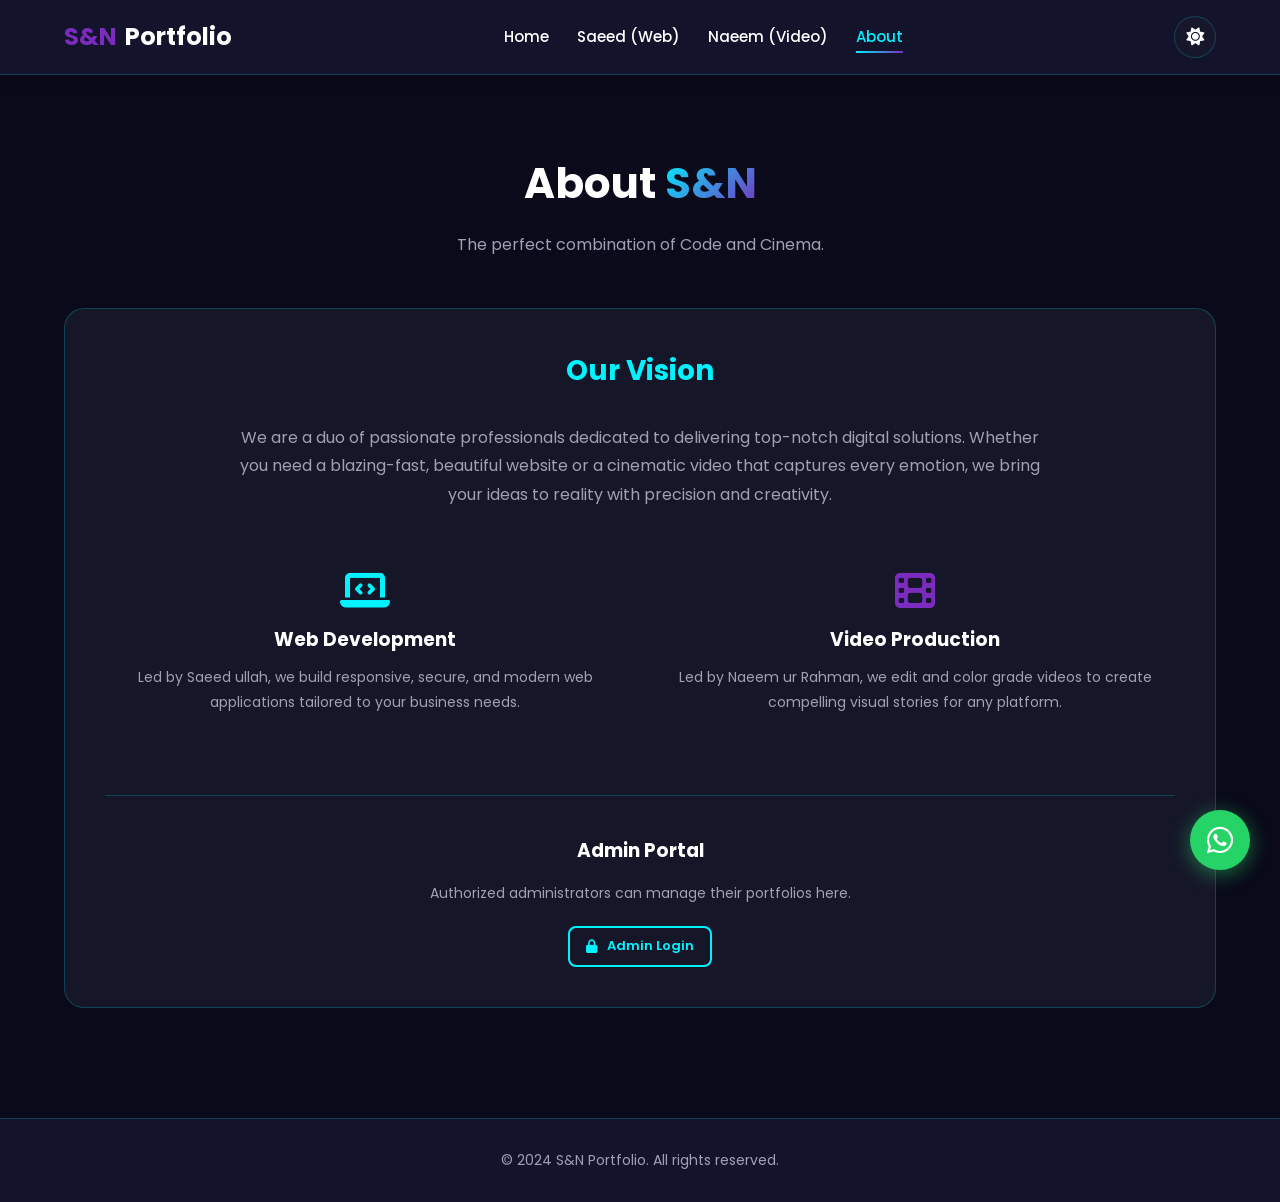
==== commit 449af712: "Massive Overhaul: Dark Mode, Dual Admins, Full Dashboard and UI fixed" ====
--- a/about.html
+++ b/about.html
@@ -1,272 +1,90 @@
 <!DOCTYPE html>
-<html lang="en">
+<html lang="en" data-theme="dark">
 <head>
     <meta charset="UTF-8">
     <meta name="viewport" content="width=device-width, initial-scale=1.0">
-    <title>About Us - S&N Portfolio</title>
-
-    <link href="https://fonts.googleapis.com/css2?family=Poppins:wght@300;400;600;700;800&family=Inter:wght@300;400;500;600&display=swap" rel="stylesheet">
-    <link rel="stylesheet" href="https://cdnjs.cloudflare.com/ajax/libs/font-awesome/6.5.0/css/all.min.css">
-    <link href="https://unpkg.com/aos@2.3.1/dist/aos.css" rel="stylesheet">
+    <title>S&N Portfolio - About Us</title>
+    <link href="https://fonts.googleapis.com/css2?family=Poppins:wght@300;400;500;600;700&display=swap" rel="stylesheet">
+    <link rel="stylesheet" href="https://cdnjs.cloudflare.com/ajax/libs/font-awesome/6.4.0/css/all.min.css">
     <link rel="stylesheet" href="css/style.css">
-    <link rel="stylesheet" href="css/animations.css">
 </head>
 <body>
+    <div class="preloader">
+        <div class="spinner"></div>
+        <h2><span>About</span> Us</h2>
+    </div>
 
-    <!-- Navbar -->
-    <nav class="navbar navbar-solid" id="navbar">
-        <div class="nav-container">
-            <a href="index.html" class="nav-logo">
-                <span class="logo-gradient">S&N</span> Portfolio
-            </a>
-            <ul class="nav-menu" id="navMenu">
-                <li><a href="index.html" class="nav-link">Home</a></li>
-                <li><a href="portfolio.html?user=saeedullah" class="nav-link">Saeed</a></li>
-                <li><a href="portfolio.html?user=naeemurrahman" class="nav-link">Naeem</a></li>
-                <li><a href="about.html" class="nav-link active">About</a></li>
-                <li><a href="login.html" class="nav-link nav-login-btn">Admin Login</a></li>
+    <header>
+        <nav>
+            <a href="index.html" class="logo"><span>S&N</span> Portfolio</a>
+            <ul class="nav-links">
+                <li><a href="index.html">Home</a></li>
+                <li><a href="portfolio.html?user=saeed">Saeed (Web)</a></li>
+                <li><a href="portfolio.html?user=naeem">Naeem (Video)</a></li>
+                <li><a href="about.html" class="active">About</a></li>
             </ul>
-            <div class="hamburger" id="hamburger">
-                <span class="bar"></span>
-                <span class="bar"></span>
-                <span class="bar"></span>
+            <div style="display: flex; align-items: center; gap: 15px;">
+                <button class="theme-toggle" id="theme-btn"><i class="fas fa-moon"></i></button>
+                <button class="menu-btn" id="mobile-menu-btn"><i class="fas fa-bars"></i></button>
             </div>
-        </div>
-    </nav>
+        </nav>
+    </header>
 
-    <!-- About Hero -->
-    <section class="about-hero">
-        <div class="container">
-            <div class="section-header" data-aos="fade-up">
-                <span class="section-tag">About Us</span>
-                <h1 class="section-title hero-title-sm">The Creative <span class="gradient-text">Duo</span></h1>
-                <p class="section-subtitle">Building digital excellence together</p>
-            </div>
-        </div>
-    </section>
+    <main>
+        <section class="section" style="padding-top: 60px;">
+            <h1 class="section-title fade-in">About <span>S&N</span></h1>
+            <p class="section-subtitle fade-in">The perfect combination of Code and Cinema.</p>
 
-    <!-- About Saeed -->
-    <section class="about-person" data-aos="fade-up">
-        <div class="container">
-            <div class="about-card">
-                <div class="about-image-side">
-                    <div class="about-image-wrapper">
-                        <img src="https://images.unsplash.com/photo-1507003211169-0a1dd7228f2d?w=500&h=600&fit=crop&crop=face"
-                            alt="Saeed Ullah" class="about-image" id="aboutSaeedImg">
-                        <div class="about-image-decoration"></div>
+            <div class="about-section fade-in" style="margin-top: 40px;">
+                <h2 style="text-align: center; margin-bottom: 30px;">Our Vision</h2>
+                <p style="text-align: center; max-width: 800px; margin: 0 auto 40px;">
+                    We are a duo of passionate professionals dedicated to delivering top-notch digital solutions. 
+                    Whether you need a blazing-fast, beautiful website or a cinematic video that captures every emotion, 
+                    we bring your ideas to reality with precision and creativity.
+                </p>
+
+                <div style="display: grid; grid-template-columns: repeat(auto-fit, minmax(280px, 1fr)); gap: 30px; margin-top: 40px;">
+                    <div style="text-align: center; padding: 20px;">
+                        <i class="fas fa-laptop-code" style="font-size: 40px; color: var(--accent-primary); margin-bottom: 15px;"></i>
+                        <h3 style="color: var(--text-primary); margin-bottom: 10px;">Web Development</h3>
+                        <p style="color: var(--text-secondary); font-size: 14px;">Led by Saeed ullah, we build responsive, secure, and modern web applications tailored to your business needs.</p>
+                    </div>
+                    
+                    <div style="text-align: center; padding: 20px;">
+                        <i class="fas fa-film" style="font-size: 40px; color: var(--accent-secondary); margin-bottom: 15px;"></i>
+                        <h3 style="color: var(--text-primary); margin-bottom: 10px;">Video Production</h3>
+                        <p style="color: var(--text-secondary); font-size: 14px;">Led by Naeem ur Rahman, we edit and color grade videos to create compelling visual stories for any platform.</p>
                     </div>
                 </div>
-                <div class="about-content-side">
-                    <span class="about-label">Web Developer</span>
-                    <h2 class="about-name" id="aboutSaeedName">Saeed Ullah</h2>
-                    <p class="about-bio" id="aboutSaeedBio">
-                        A passionate full-stack web developer with expertise in creating modern, responsive, and user-friendly websites. Specializing in front-end development with HTML, CSS, JavaScript, and React, while also experienced in back-end technologies like Node.js and databases.
-                    </p>
-                    <p class="about-bio">
-                        With a keen eye for design and a commitment to clean code, Saeed delivers high-quality web solutions that exceed client expectations. Every project is an opportunity to create something amazing.
-                    </p>
 
-                    <div class="about-skills-section">
-                        <h3>Skills & Technologies</h3>
-                        <div class="skill-bars">
-                            <div class="skill-bar-item">
-                                <div class="skill-bar-header">
-                                    <span>HTML / CSS</span>
-                                    <span>95%</span>
-                                </div>
-                                <div class="skill-bar-track">
-                                    <div class="skill-bar-fill" data-width="95"></div>
-                                </div>
-                            </div>
-                            <div class="skill-bar-item">
-                                <div class="skill-bar-header">
-                                    <span>JavaScript</span>
-                                    <span>90%</span>
-                                </div>
-                                <div class="skill-bar-track">
-                                    <div class="skill-bar-fill" data-width="90"></div>
-                                </div>
-                            </div>
-                            <div class="skill-bar-item">
-                                <div class="skill-bar-header">
-                                    <span>React / Next.js</span>
-                                    <span>85%</span>
-                                </div>
-                                <div class="skill-bar-track">
-                                    <div class="skill-bar-fill" data-width="85"></div>
-                                </div>
-                            </div>
-                            <div class="skill-bar-item">
-                                <div class="skill-bar-header">
-                                    <span>Node.js</span>
-                                    <span>80%</span>
-                                </div>
-                                <div class="skill-bar-track">
-                                    <div class="skill-bar-fill" data-width="80"></div>
-                                </div>
-                            </div>
-                        </div>
-                    </div>
-
-                    <div class="about-actions">
-                        <a href="portfolio.html?user=saeedullah" class="btn btn-primary">
-                            <i class="fas fa-folder"></i> View Portfolio
-                        </a>
-                        <a href="#" class="btn btn-whatsapp" id="aboutWhatsappSaeed" target="_blank">
-                            <i class="fab fa-whatsapp"></i> WhatsApp
-                        </a>
-                    </div>
+                <div style="text-align: center; margin-top: 60px; padding-top: 40px; border-top: 1px solid var(--border-color);">
+                    <h3 style="color: var(--text-primary); margin-bottom: 15px;">Admin Portal</h3>
+                    <p style="color: var(--text-secondary); font-size: 14px; margin-bottom: 20px;">Authorized administrators can manage their portfolios here.</p>
+                    <a href="login.html" class="btn secondary-btn small-btn">
+                        <i class="fas fa-lock"></i> Admin Login
+                    </a>
                 </div>
             </div>
-        </div>
-    </section>
+        </section>
+    </main>
 
-    <!-- Divider -->
-    <div class="section-divider">
-        <div class="divider-line"></div>
-        <span class="divider-icon"><i class="fas fa-star"></i></span>
-        <div class="divider-line"></div>
-    </div>
-
-    <!-- About Naeem -->
-    <section class="about-person" data-aos="fade-up">
-        <div class="container">
-            <div class="about-card about-card-reverse">
-                <div class="about-content-side">
-                    <span class="about-label about-label-purple">Video Editor</span>
-                    <h2 class="about-name" id="aboutNaeemName">Naeem ur Rahman</h2>
-                    <p class="about-bio" id="aboutNaeemBio">
-                        A creative video editor with a passion for visual storytelling. Specializing in cinematic edits, color grading, motion graphics, and post-production for various platforms including YouTube, social media, and commercial projects.
-                    </p>
-                    <p class="about-bio">
-                        With years of experience working with diverse clients, Naeem brings stories to life through expert editing, seamless transitions, and captivating visual effects that leave lasting impressions.
-                    </p>
-
-                    <div class="about-skills-section">
-                        <h3>Skills & Tools</h3>
-                        <div class="skill-bars">
-                            <div class="skill-bar-item">
-                                <div class="skill-bar-header">
-                                    <span>Adobe Premiere Pro</span>
-                                    <span>95%</span>
-                                </div>
-                                <div class="skill-bar-track">
-                                    <div class="skill-bar-fill skill-fill-purple" data-width="95"></div>
-                                </div>
-                            </div>
-                            <div class="skill-bar-item">
-                                <div class="skill-bar-header">
-                                    <span>After Effects</span>
-                                    <span>90%</span>
-                                </div>
-                                <div class="skill-bar-track">
-                                    <div class="skill-bar-fill skill-fill-purple" data-width="90"></div>
-                                </div>
-                            </div>
-                            <div class="skill-bar-item">
-                                <div class="skill-bar-header">
-                                    <span>DaVinci Resolve</span>
-                                    <span>85%</span>
-                                </div>
-                                <div class="skill-bar-track">
-                                    <div class="skill-bar-fill skill-fill-purple" data-width="85"></div>
-                                </div>
-                            </div>
-                            <div class="skill-bar-item">
-                                <div class="skill-bar-header">
-                                    <span>Photoshop / Illustrator</span>
-                                    <span>80%</span>
-                                </div>
-                                <div class="skill-bar-track">
-                                    <div class="skill-bar-fill skill-fill-purple" data-width="80"></div>
-                                </div>
-                            </div>
-                        </div>
-                    </div>
-
-                    <div class="about-actions">
-                        <a href="portfolio.html?user=naeemurrahman" class="btn btn-purple">
-                            <i class="fas fa-folder"></i> View Portfolio
-                        </a>
-                        <a href="#" class="btn btn-whatsapp" id="aboutWhatsappNaeem" target="_blank">
-                            <i class="fab fa-whatsapp"></i> WhatsApp
-                        </a>
-                    </div>
-                </div>
-                <div class="about-image-side">
-                    <div class="about-image-wrapper">
-                        <img src="https://images.unsplash.com/photo-1472099645785-5658abf4ff4e?w=500&h=600&fit=crop&crop=face"
-                            alt="Naeem ur Rahman" class="about-image" id="aboutNaeemImg">
-                        <div class="about-image-decoration about-decoration-purple"></div>
-                    </div>
-                </div>
-            </div>
-        </div>
-    </section>
-
-    <!-- Why Choose Us -->
-    <section class="why-us-section" data-aos="fade-up">
-        <div class="container">
-            <div class="section-header">
-                <span class="section-tag">Why Us</span>
-                <h2 class="section-title">Why Choose <span class="gradient-text">Us?</span></h2>
-            </div>
-            <div class="why-us-grid">
-                <div class="why-card" data-aos="fade-up" data-aos-delay="100">
-                    <div class="why-icon"><i class="fas fa-bolt"></i></div>
-                    <h3>Fast Delivery</h3>
-                    <p>We deliver high-quality work within tight deadlines without compromising quality.</p>
-                </div>
-                <div class="why-card" data-aos="fade-up" data-aos-delay="200">
-                    <div class="why-icon"><i class="fas fa-gem"></i></div>
-                    <h3>Premium Quality</h3>
-                    <p>Every project is crafted with attention to detail and industry best practices.</p>
-                </div>
-                <div class="why-card" data-aos="fade-up" data-aos-delay="300">
-                    <div class="why-icon"><i class="fas fa-headset"></i></div>
-                    <h3>24/7 Support</h3>
-                    <p>We're always available to help. Reach us anytime via WhatsApp.</p>
-                </div>
-                <div class="why-card" data-aos="fade-up" data-aos-delay="400">
-                    <div class="why-icon"><i class="fas fa-dollar-sign"></i></div>
-                    <h3>Affordable Pricing</h3>
-                    <p>Professional services at competitive prices. Great value for your investment.</p>
-                </div>
-            </div>
-        </div>
-    </section>
-
-    <!-- Footer -->
-    <footer class="footer">
-        <div class="container">
-            <div class="footer-bottom">
-                <p>&copy; 2025 Saeed & Naeem Portfolio. All rights reserved.</p>
-            </div>
-        </div>
-    </footer>
-
-    <!-- Floating WhatsApp -->
-    <a href="#" class="whatsapp-float" id="whatsappFloat" target="_blank">
+    <a href="https://wa.me/923000000000" id="whatsapp-float" class="whatsapp-float" target="_blank">
         <i class="fab fa-whatsapp"></i>
     </a>
 
-    <!-- Mobile Bottom Nav -->
-    <nav class="mobile-bottom-nav" id="mobileNav">
-        <a href="index.html" class="bottom-nav-item">
-            <i class="fas fa-home"></i><span>Home</span>
-        </a>
-        <a href="portfolio.html?user=saeedullah" class="bottom-nav-item">
-            <i class="fas fa-code"></i><span>Saeed</span>
-        </a>
-        <a href="portfolio.html?user=naeemurrahman" class="bottom-nav-item">
-            <i class="fas fa-film"></i><span>Naeem</span>
-        </a>
-        <a href="about.html" class="bottom-nav-item active">
-            <i class="fas fa-info-circle"></i><span>About</span>
-        </a>
+    <nav class="bottom-nav">
+        <ul class="bottom-nav-links">
+            <li><a href="index.html"><i class="fas fa-home"></i><span>Home</span></a></li>
+            <li><a href="portfolio.html?user=saeed"><i class="fas fa-code"></i><span>Saeed</span></a></li>
+            <li><a href="portfolio.html?user=naeem"><i class="fas fa-film"></i><span>Naeem</span></a></li>
+            <li><a href="about.html" class="active"><i class="fas fa-info-circle"></i><span>About</span></a></li>
+        </ul>
     </nav>
 
-    <script src="https://unpkg.com/aos@2.3.1/dist/aos.js"></script>
+    <footer class="desktop-footer">
+        <p>&copy; 2024 S&N Portfolio. All rights reserved.</p>
+    </footer>
+
     <script src="js/database.js"></script>
     <script src="js/app.js"></script>
 </body>
--- a/css/style.css
+++ b/css/style.css
@@ -1,75 +1,75 @@
-/* ==========================================
-   SAEED & NAEEM PORTFOLIO - MAIN STYLESHEET
-   Mobile-First Responsive Design
-   ========================================== */
-
-/* === CSS VARIABLES === */
+/* ============================================
+   S&N PORTFOLIO - COMPLETE DESIGN SYSTEM
+   Dark Mode + Light Mode + Full Responsive
+   ============================================ */
+
+/* ==== CSS VARIABLES - DARK THEME (DEFAULT) ==== */
 :root {
     --bg-primary: #0a0a1a;
-    --bg-secondary: #12122a;
-    --bg-card: rgba(255, 255, 255, 0.03);
-    --bg-card-hover: rgba(255, 255, 255, 0.07);
-    --bg-glass: rgba(255, 255, 255, 0.05);
-    --border-glass: rgba(255, 255, 255, 0.08);
-
-    --accent-blue: #00d4ff;
-    --accent-purple: #7b2ff7;
-    --accent-green: #25D366;
-    --accent-orange: #ff6b35;
-    --accent-red: #ff4757;
-
-    --gradient-1: linear-gradient(135deg, #00d4ff, #7b2ff7);
-    --gradient-2: linear-gradient(135deg, #7b2ff7, #ff6b9d);
-    --gradient-3: linear-gradient(135deg, #00d4ff, #00f5a0);
-
+    --bg-secondary: #13132b;
+    --bg-card: rgba(25, 25, 45, 0.85);
+    --bg-input: rgba(15, 15, 30, 0.8);
     --text-primary: #ffffff;
-    --text-secondary: #a0a0c0;
-    --text-muted: #6b6b8a;
-
-    --font-heading: 'Poppins', sans-serif;
-    --font-body: 'Inter', sans-serif;
-
+    --text-secondary: #a0a0b5;
+    --text-muted: #6c6c80;
+    --accent-primary: #00f3ff;
+    --accent-secondary: #7b2cbf;
+    --border-color: rgba(0, 243, 255, 0.2);
+    --border-hover: rgba(0, 243, 255, 0.6);
+    --shadow-color: rgba(0, 243, 255, 0.15);
+    --success: #10b981;
+    --error: #ef4444;
+    --warning: #f59e0b;
+    --whatsapp: #25d366;
+    --gradient-primary: linear-gradient(135deg, #00f3ff 0%, #7b2cbf 100%);
+    --gradient-card: linear-gradient(135deg, rgba(0, 243, 255, 0.08) 0%, rgba(123, 44, 191, 0.08) 100%);
+    --transition: all 0.3s cubic-bezier(0.4, 0, 0.2, 1);
     --radius-sm: 8px;
     --radius-md: 12px;
     --radius-lg: 20px;
-    --radius-xl: 28px;
-    --radius-full: 50%;
-
-    --shadow-sm: 0 2px 10px rgba(0, 0, 0, 0.2);
-    --shadow-md: 0 8px 30px rgba(0, 0, 0, 0.3);
-    --shadow-lg: 0 20px 60px rgba(0, 0, 0, 0.4);
-    --shadow-glow: 0 0 30px rgba(0, 212, 255, 0.3);
-    --shadow-glow-purple: 0 0 30px rgba(123, 47, 247, 0.3);
-
-    --transition: all 0.3s ease;
-    --transition-slow: all 0.5s ease;
-
-    --navbar-height: 70px;
-    --mobile-nav-height: 65px;
-}
-
-/* === RESET & BASE === */
-*,
-*::before,
-*::after {
+}
+
+/* ==== LIGHT THEME ==== */
+[data-theme="light"] {
+    --bg-primary: #f5f7fa;
+    --bg-secondary: #ffffff;
+    --bg-card: rgba(255, 255, 255, 0.95);
+    --bg-input: rgba(240, 242, 247, 0.8);
+    --text-primary: #1a1a2e;
+    --text-secondary: #4a4a6a;
+    --text-muted: #8a8aa0;
+    --accent-primary: #0066cc;
+    --accent-secondary: #6b1fa0;
+    --border-color: rgba(0, 102, 204, 0.2);
+    --border-hover: rgba(0, 102, 204, 0.5);
+    --shadow-color: rgba(0, 102, 204, 0.15);
+    --gradient-primary: linear-gradient(135deg, #0066cc 0%, #6b1fa0 100%);
+    --gradient-card: linear-gradient(135deg, rgba(0, 102, 204, 0.05) 0%, rgba(107, 31, 160, 0.05) 100%);
+}
+
+/* ==== RESET & BASE ==== */
+* {
     margin: 0;
     padding: 0;
     box-sizing: border-box;
+    font-family: 'Poppins', -apple-system, BlinkMacSystemFont, sans-serif;
 }
 
 html {
     scroll-behavior: smooth;
-    font-size: 16px;
 }
 
 body {
-    font-family: var(--font-body);
-    background-color: var(--bg-primary);
+    background: var(--bg-primary);
     color: var(--text-primary);
     line-height: 1.6;
     overflow-x: hidden;
-    -webkit-font-smoothing: antialiased;
-    -moz-osx-font-smoothing: grayscale;
+    min-height: 100vh;
+    transition: background-color 0.4s ease, color 0.4s ease;
+}
+
+ul, ol, li {
+    list-style: none;
 }
 
 a {
@@ -80,2145 +80,1039 @@
 
 img {
     max-width: 100%;
-    height: auto;
     display: block;
 }
 
-ul {
-    list-style: none;
-}
-
-button {
-    cursor: pointer;
-    border: none;
-    outline: none;
-    font-family: var(--font-body);
-    transition: var(--transition);
-}
-
-input, textarea, select {
-    font-family: var(--font-body);
-    outline: none;
-}
-
-.container {
-    width: 100%;
-    max-width: 1200px;
-    margin: 0 auto;
-    padding: 0 20px;
-}
-
-/* === PRELOADER === */
-#preloader {
+/* ==== REDUCED MOTION ==== */
+@media (prefers-reduced-motion: reduce) {
+    *, *::before, *::after {
+        animation-duration: 0.01ms !important;
+        transition-duration: 0.01ms !important;
+    }
+}
+
+/* ==== PRELOADER ==== */
+.preloader {
+    position: fixed;
+    inset: 0;
+    background: var(--bg-primary);
+    display: flex;
+    flex-direction: column;
+    justify-content: center;
+    align-items: center;
+    z-index: 999999;
+    transition: opacity 0.5s ease;
+}
+
+.spinner {
+    width: 60px;
+    height: 60px;
+    border: 4px solid rgba(0, 243, 255, 0.1);
+    border-top-color: var(--accent-primary);
+    border-radius: 50%;
+    animation: spin 1s linear infinite;
+    margin-bottom: 20px;
+}
+
+.preloader h2 {
+    font-size: 28px;
+    font-weight: 700;
+    letter-spacing: 3px;
+}
+
+.preloader h2 span:first-child { color: var(--accent-primary); }
+.preloader h2 span:last-child { color: var(--accent-secondary); }
+
+@keyframes spin {
+    to { transform: rotate(360deg); }
+}
+
+/* ==== HEADER & NAVIGATION ==== */
+header {
+    background: var(--bg-secondary);
+    backdrop-filter: blur(15px);
+    -webkit-backdrop-filter: blur(15px);
     position: fixed;
     top: 0;
     left: 0;
     width: 100%;
-    height: 100%;
-    background: var(--bg-primary);
+    z-index: 1000;
+    border-bottom: 1px solid var(--border-color);
+    box-shadow: 0 2px 20px rgba(0, 0, 0, 0.1);
+}
+
+nav {
+    display: flex;
+    justify-content: space-between;
+    align-items: center;
+    padding: 16px 5%;
+    max-width: 1300px;
+    margin: 0 auto;
+}
+
+.logo {
+    font-size: 24px;
+    font-weight: 700;
+    color: var(--text-primary);
+    display: flex;
+    align-items: center;
+    gap: 8px;
+}
+
+.logo span:first-child { color: var(--accent-primary); }
+.logo span:last-child { color: var(--accent-secondary); }
+
+.nav-links {
+    display: flex;
+    gap: 28px;
+    align-items: center;
+}
+
+.nav-links a {
+    color: var(--text-primary);
+    font-weight: 500;
+    font-size: 15px;
+    position: relative;
+    padding: 6px 0;
+}
+
+.nav-links a::after {
+    content: '';
+    position: absolute;
+    bottom: 0;
+    left: 0;
+    width: 0;
+    height: 2px;
+    background: var(--gradient-primary);
+    transition: width 0.3s ease;
+}
+
+.nav-links a:hover::after,
+.nav-links a.active::after {
+    width: 100%;
+}
+
+.nav-links a:hover,
+.nav-links a.active {
+    color: var(--accent-primary);
+}
+
+/* Theme Toggle */
+.theme-toggle {
+    background: var(--bg-card);
+    border: 1px solid var(--border-color);
+    color: var(--text-primary);
+    width: 42px;
+    height: 42px;
+    border-radius: 50%;
+    cursor: pointer;
+    font-size: 18px;
     display: flex;
     align-items: center;
     justify-content: center;
-    z-index: 99999;
-    transition: opacity 0.5s ease, visibility 0.5s ease;
-}
-
-#preloader.hidden {
-    opacity: 0;
-    visibility: hidden;
-}
-
-.loader {
+    transition: var(--transition);
+}
+
+.theme-toggle:hover {
+    transform: rotate(180deg);
+    border-color: var(--accent-primary);
+    color: var(--accent-primary);
+}
+
+.menu-btn {
+    display: none;
+    font-size: 24px;
+    color: var(--text-primary);
+    background: none;
+    border: none;
+    cursor: pointer;
+}
+
+/* ==== MAIN LAYOUT ==== */
+main {
+    padding-top: 90px;
+    min-height: 100vh;
+}
+
+.container {
+    max-width: 1300px;
+    margin: 0 auto;
+    padding: 0 5%;
+}
+
+/* ==== HERO SECTION ==== */
+.hero {
+    min-height: 85vh;
+    display: flex;
+    align-items: center;
+    justify-content: center;
     text-align: center;
-}
-
-.loader-circle {
-    width: 60px;
-    height: 60px;
-    border: 3px solid var(--border-glass);
-    border-top: 3px solid var(--accent-blue);
-    border-radius: var(--radius-full);
-    animation: spin 1s linear infinite;
-    margin: 0 auto 15px;
-}
-
-.loader-text {
-    font-family: var(--font-heading);
-    font-size: 1.5rem;
+    padding: 60px 5%;
+    position: relative;
+    overflow: hidden;
+}
+
+.hero::before {
+    content: '';
+    position: absolute;
+    top: 10%;
+    left: 10%;
+    width: 300px;
+    height: 300px;
+    background: var(--accent-primary);
+    opacity: 0.1;
+    border-radius: 50%;
+    filter: blur(100px);
+    animation: float 6s ease-in-out infinite;
+}
+
+.hero::after {
+    content: '';
+    position: absolute;
+    bottom: 10%;
+    right: 10%;
+    width: 300px;
+    height: 300px;
+    background: var(--accent-secondary);
+    opacity: 0.1;
+    border-radius: 50%;
+    filter: blur(100px);
+    animation: float 6s ease-in-out infinite reverse;
+}
+
+@keyframes float {
+    0%, 100% { transform: translateY(0); }
+    50% { transform: translateY(-30px); }
+}
+
+.hero-content {
+    position: relative;
+    z-index: 2;
+    max-width: 800px;
+}
+
+.hero-content h1 {
+    font-size: 56px;
     font-weight: 700;
-    background: var(--gradient-1);
+    margin-bottom: 20px;
+    line-height: 1.2;
+    animation: slideUp 0.8s ease-out;
+}
+
+.gradient-text {
+    background: var(--gradient-primary);
     -webkit-background-clip: text;
     -webkit-text-fill-color: transparent;
     background-clip: text;
 }
 
-@keyframes spin {
-    to { transform: rotate(360deg); }
-}
-
-/* === NAVBAR === */
-.navbar {
-    position: fixed;
-    top: 0;
-    left: 0;
-    width: 100%;
-    height: var(--navbar-height);
-    z-index: 1000;
-    transition: var(--transition);
+.hero-content p {
+    font-size: 18px;
+    color: var(--text-secondary);
+    margin: 0 auto 35px;
+    max-width: 600px;
+    animation: slideUp 1s ease-out;
+}
+
+@keyframes slideUp {
+    from { opacity: 0; transform: translateY(30px); }
+    to { opacity: 1; transform: translateY(0); }
+}
+
+.hero-buttons {
+    display: flex;
+    gap: 15px;
+    justify-content: center;
+    flex-wrap: wrap;
+    animation: slideUp 1.2s ease-out;
+}
+
+/* ==== BUTTONS ==== */
+.btn {
+    padding: 13px 32px;
+    border-radius: var(--radius-sm);
+    font-weight: 600;
+    font-size: 15px;
+    transition: var(--transition);
+    border: none;
+    cursor: pointer;
+    display: inline-flex;
+    align-items: center;
+    gap: 10px;
+    position: relative;
+    overflow: hidden;
+}
+
+.btn::before {
+    content: '';
+    position: absolute;
+    top: 50%;
+    left: 50%;
+    width: 0;
+    height: 0;
+    border-radius: 50%;
+    background: rgba(255, 255, 255, 0.3);
+    transform: translate(-50%, -50%);
+    transition: width 0.6s, height 0.6s;
+}
+
+.btn:hover::before {
+    width: 400px;
+    height: 400px;
+}
+
+.primary-btn {
+    background: var(--gradient-primary);
+    color: #ffffff;
+    box-shadow: 0 4px 15px var(--shadow-color);
+}
+
+.primary-btn:hover {
+    transform: translateY(-3px);
+    box-shadow: 0 8px 25px var(--shadow-color);
+}
+
+.secondary-btn {
     background: transparent;
-}
-
-.navbar.scrolled,
-.navbar-solid {
-    background: rgba(10, 10, 26, 0.95);
-    backdrop-filter: blur(20px);
-    -webkit-backdrop-filter: blur(20px);
-    border-bottom: 1px solid var(--border-glass);
-    box-shadow: var(--shadow-sm);
-}
-
-.nav-container {
-    max-width: 1200px;
+    border: 2px solid var(--accent-primary);
+    color: var(--accent-primary);
+}
+
+.secondary-btn:hover {
+    background: var(--accent-primary);
+    color: var(--bg-primary);
+    transform: translateY(-3px);
+}
+
+.whatsapp-btn {
+    background: var(--whatsapp);
+    color: #ffffff;
+}
+
+.whatsapp-btn:hover {
+    transform: translateY(-3px);
+    box-shadow: 0 8px 25px rgba(37, 211, 102, 0.4);
+}
+
+.danger-btn {
+    background: var(--error);
+    color: #ffffff;
+}
+
+.small-btn {
+    padding: 8px 16px;
+    font-size: 13px;
+}
+
+/* ==== SECTIONS ==== */
+.section {
+    padding: 80px 5%;
+    max-width: 1300px;
     margin: 0 auto;
-    padding: 0 20px;
-    height: 100%;
-    display: flex;
-    align-items: center;
-    justify-content: space-between;
-}
-
-.nav-logo {
-    font-family: var(--font-heading);
-    font-size: 1.3rem;
+}
+
+.section-title {
+    text-align: center;
+    font-size: 42px;
+    margin-bottom: 15px;
     font-weight: 700;
-    color: var(--text-primary);
-    display: flex;
-    align-items: center;
-    gap: 5px;
-}
-
-.logo-gradient {
-    background: var(--gradient-1);
+}
+
+.section-title span { 
+    background: var(--gradient-primary);
+    background-clip: text;
     -webkit-background-clip: text;
     -webkit-text-fill-color: transparent;
-    background-clip: text;
-    font-size: 1.5rem;
-}
-
-.logo-gradient-lg {
-    background: var(--gradient-1);
-    -webkit-background-clip: text;
-    -webkit-text-fill-color: transparent;
-    background-clip: text;
-    font-size: 4rem;
-    font-family: var(--font-heading);
-    font-weight: 800;
-}
-
-.nav-menu {
-    display: flex;
-    align-items: center;
-    gap: 8px;
-}
-
-.nav-link {
-    padding: 8px 16px;
-    font-size: 0.9rem;
-    font-weight: 500;
+}
+
+.section-subtitle {
+    text-align: center;
     color: var(--text-secondary);
-    border-radius: var(--radius-sm);
-    transition: var(--transition);
-}
-
-.nav-link:hover,
-.nav-link.active {
-    color: var(--text-primary);
-    background: var(--bg-glass);
-}
-
-.nav-login-btn {
-    background: var(--gradient-1) !important;
-    color: white !important;
-    font-weight: 600;
-    padding: 8px 20px;
-    border-radius: var(--radius-xl);
-}
-
-.nav-login-btn:hover {
-    box-shadow: var(--shadow-glow);
-    transform: translateY(-2px);
-}
-
-/* Hamburger */
-.hamburger {
-    display: none;
-    flex-direction: column;
-    cursor: pointer;
-    gap: 5px;
-    z-index: 1001;
-}
-
-.bar {
-    width: 25px;
-    height: 3px;
-    background: var(--text-primary);
-    border-radius: 3px;
-    transition: var(--transition);
-}
-
-.hamburger.active .bar:nth-child(1) {
-    transform: rotate(45deg) translate(6px, 5px);
-}
-
-.hamburger.active .bar:nth-child(2) {
-    opacity: 0;
-}
-
-.hamburger.active .bar:nth-child(3) {
-    transform: rotate(-45deg) translate(6px, -5px);
-}
-
-/* === HERO SECTION === */
-.hero {
-    min-height: 100vh;
-    display: flex;
-    align-items: center;
-    justify-content: center;
+    margin-bottom: 50px;
+    font-size: 16px;
+}
+
+/* ==== PROFILE CARDS (Home Page) ==== */
+.profiles-grid {
+    display: grid;
+    grid-template-columns: repeat(auto-fit, minmax(300px, 1fr));
+    gap: 30px;
+}
+
+.profile-card {
+    background: var(--bg-card);
+    border: 1px solid var(--border-color);
+    border-radius: var(--radius-lg);
+    padding: 35px 25px;
+    text-align: center;
+    transition: var(--transition);
+    backdrop-filter: blur(10px);
     position: relative;
     overflow: hidden;
-    padding: 100px 20px 60px;
-    background: radial-gradient(ellipse at center, #1a1a3e 0%, #0a0a1a 70%);
-}
-
-.hero-particles {
+}
+
+.profile-card::before {
+    content: '';
     position: absolute;
     top: 0;
     left: 0;
+    right: 0;
+    height: 4px;
+    background: var(--gradient-primary);
+    transform: scaleX(0);
+    transition: transform 0.4s ease;
+}
+
+.profile-card:hover::before {
+    transform: scaleX(1);
+}
+
+.profile-card:hover {
+    transform: translateY(-10px);
+    border-color: var(--border-hover);
+    box-shadow: 0 20px 40px var(--shadow-color);
+}
+
+.profile-img {
+    width: 140px;
+    height: 140px;
+    border-radius: 50%;
+    margin: 0 auto 20px;
+    border: 3px solid var(--accent-primary);
+    padding: 4px;
+    overflow: hidden;
+    background: var(--bg-primary);
+    transition: var(--transition);
+}
+
+.profile-card:hover .profile-img {
+    transform: scale(1.05);
+}
+
+.profile-img img {
     width: 100%;
     height: 100%;
-    z-index: 1;
-}
-
-.hero-overlay {
-    position: absolute;
-    top: 0;
-    left: 0;
+    border-radius: 50%;
+    object-fit: cover;
+}
+
+.profile-card h3 {
+    font-size: 24px;
+    margin-bottom: 6px;
+    color: var(--text-primary);
+}
+
+.role {
+    color: var(--accent-primary);
+    font-size: 15px;
+    margin-bottom: 15px;
+    display: block;
+    font-weight: 600;
+}
+
+.profile-card p {
+    color: var(--text-secondary);
+    font-size: 14px;
+    margin-bottom: 20px;
+}
+
+/* ==== PORTFOLIO HEADER (Profile Display) ==== */
+.portfolio-header {
+    text-align: center;
+    padding: 40px 5% 30px;
+    position: relative;
+}
+
+.cover-photo {
+    width: 100%;
+    max-width: 1200px;
+    height: 250px;
+    margin: 0 auto 20px;
+    border-radius: var(--radius-lg);
+    background: var(--gradient-primary);
+    overflow: hidden;
+    position: relative;
+}
+
+.cover-photo img {
     width: 100%;
     height: 100%;
-    background: radial-gradient(circle at 20% 50%, rgba(0, 212, 255, 0.08) 0%, transparent 50%),
-                radial-gradient(circle at 80% 50%, rgba(123, 47, 247, 0.08) 0%, transparent 50%);
+    object-fit: cover;
+}
+
+.portfolio-header .profile-img {
+    width: 160px;
+    height: 160px;
+    margin-top: -80px;
+    border: 5px solid var(--bg-primary);
+    position: relative;
     z-index: 2;
 }
 
-.hero-content {
+.portfolio-header h1 {
+    font-size: 36px;
+    margin: 15px 0 8px;
+}
+
+.portfolio-header .role {
+    font-size: 18px;
+    margin-bottom: 15px;
+}
+
+.intro-text {
+    max-width: 600px;
+    margin: 0 auto 20px;
+    color: var(--text-secondary);
+    font-size: 16px;
+    font-style: italic;
+}
+
+/* ==== CONTACT INFO ==== */
+.contact-info {
+    display: grid;
+    grid-template-columns: repeat(auto-fit, minmax(250px, 1fr));
+    gap: 15px;
+    max-width: 900px;
+    margin: 25px auto;
+}
+
+.info-item {
+    background: var(--bg-card);
+    padding: 15px 20px;
+    border-radius: var(--radius-sm);
+    border: 1px solid var(--border-color);
+    display: flex;
+    align-items: center;
+    gap: 12px;
+    font-size: 14px;
+    transition: var(--transition);
+    word-break: break-word;
+}
+
+.info-item:hover {
+    border-color: var(--border-hover);
+    transform: translateY(-2px);
+}
+
+.info-item i {
+    color: var(--accent-primary);
+    font-size: 18px;
+    min-width: 20px;
+}
+
+.info-item span {
+    flex: 1;
+    text-align: left;
+}
+
+.copy-icon {
+    cursor: pointer;
+    color: var(--text-muted);
+    transition: var(--transition);
+}
+
+.copy-icon:hover {
+    color: var(--accent-primary);
+}
+
+/* ==== ABOUT SECTION ==== */
+.about-section {
+    background: var(--bg-card);
+    padding: 40px;
+    border-radius: var(--radius-lg);
+    border: 1px solid var(--border-color);
+    margin: 30px 0;
+}
+
+.about-section h2 {
+    color: var(--accent-primary);
+    margin-bottom: 20px;
+    font-size: 28px;
+}
+
+.about-section p {
+    color: var(--text-secondary);
+    line-height: 1.8;
+    font-size: 16px;
+}
+
+/* ==== EDUCATION & EXPERIENCE TIMELINE ==== */
+.timeline {
     position: relative;
-    z-index: 3;
+    max-width: 900px;
+    margin: 0 auto;
+    padding-left: 30px;
+}
+
+.timeline::before {
+    content: '';
+    position: absolute;
+    left: 10px;
+    top: 0;
+    bottom: 0;
+    width: 2px;
+    background: var(--gradient-primary);
+}
+
+.timeline-item {
+    background: var(--bg-card);
+    padding: 25px;
+    border-radius: var(--radius-md);
+    border: 1px solid var(--border-color);
+    margin-bottom: 25px;
+    position: relative;
+    transition: var(--transition);
+}
+
+.timeline-item::before {
+    content: '';
+    position: absolute;
+    left: -26px;
+    top: 30px;
+    width: 14px;
+    height: 14px;
+    border-radius: 50%;
+    background: var(--accent-primary);
+    border: 3px solid var(--bg-primary);
+    box-shadow: 0 0 0 2px var(--accent-primary);
+}
+
+.timeline-item:hover {
+    transform: translateX(5px);
+    border-color: var(--border-hover);
+}
+
+.timeline-item h3 {
+    color: var(--accent-primary);
+    margin-bottom: 5px;
+    font-size: 20px;
+}
+
+.timeline-item h4 {
+    color: var(--text-primary);
+    margin-bottom: 10px;
+    font-size: 16px;
+    font-weight: 500;
+}
+
+.timeline-date {
+    display: inline-block;
+    background: var(--gradient-card);
+    padding: 4px 12px;
+    border-radius: 20px;
+    font-size: 13px;
+    color: var(--accent-primary);
+    margin-bottom: 10px;
+    font-weight: 500;
+}
+
+.timeline-item p {
+    color: var(--text-secondary);
+    font-size: 14px;
+    line-height: 1.6;
+}
+
+/* ==== SKILLS GRID ==== */
+.skills-grid {
+    display: grid;
+    grid-template-columns: repeat(auto-fill, minmax(200px, 1fr));
+    gap: 15px;
+}
+
+.skill-item {
+    background: var(--bg-card);
+    padding: 20px;
+    border-radius: var(--radius-md);
+    border: 1px solid var(--border-color);
     text-align: center;
-    max-width: 800px;
-    margin: 0 auto;
-}
-
-.hero-badge {
-    display: inline-block;
-    padding: 8px 20px;
-    background: var(--bg-glass);
-    border: 1px solid var(--border-glass);
-    border-radius: var(--radius-xl);
-    font-size: 0.85rem;
-    color: var(--accent-blue);
-    margin-bottom: 20px;
-    backdrop-filter: blur(10px);
-}
-
-.hero-title {
-    font-family: var(--font-heading);
-    font-size: 3rem;
-    font-weight: 800;
-    line-height: 1.1;
+    transition: var(--transition);
+}
+
+.skill-item:hover {
+    transform: translateY(-5px);
+    border-color: var(--border-hover);
+    background: var(--gradient-card);
+}
+
+.skill-item h4 {
+    color: var(--text-primary);
+    margin-bottom: 8px;
+    font-size: 15px;
+}
+
+.skill-level {
+    color: var(--accent-primary);
+    font-size: 13px;
+    font-weight: 500;
+}
+
+/* ==== PROJECTS GRID ==== */
+.projects-grid {
+    display: grid;
+    grid-template-columns: repeat(auto-fit, minmax(300px, 1fr));
+    gap: 25px;
+}
+
+.project-card {
+    background: var(--bg-card);
+    border-radius: var(--radius-md);
+    overflow: hidden;
+    border: 1px solid var(--border-color);
+    transition: var(--transition);
+}
+
+.project-card:hover {
+    transform: translateY(-8px);
+    border-color: var(--border-hover);
+    box-shadow: 0 15px 35px var(--shadow-color);
+}
+
+.project-img {
+    width: 100%;
+    height: 200px;
+    overflow: hidden;
+    background: var(--bg-primary);
+}
+
+.project-img img {
+    width: 100%;
+    height: 100%;
+    object-fit: cover;
+    transition: transform 0.5s ease;
+}
+
+.project-card:hover .project-img img {
+    transform: scale(1.1);
+}
+
+.project-info {
+    padding: 22px;
+}
+
+.project-info h3 {
+    margin-bottom: 10px;
+    color: var(--accent-primary);
+    font-size: 19px;
+}
+
+.project-info p {
+    color: var(--text-secondary);
+    margin-bottom: 12px;
+    font-size: 14px;
+    line-height: 1.6;
+}
+
+.tech-tags {
+    display: flex;
+    flex-wrap: wrap;
+    gap: 6px;
     margin-bottom: 15px;
 }
 
-.gradient-text {
-    background: var(--gradient-1);
-    -webkit-background-clip: text;
-    -webkit-text-fill-color: transparent;
-    background-clip: text;
-}
-
-.gradient-text-2 {
-    background: var(--gradient-2);
-    -webkit-background-clip: text;
-    -webkit-text-fill-color: transparent;
-    background-clip: text;
-}
-
-.hero-subtitle {
-    font-size: 1.2rem;
+.tech-tag {
+    background: var(--gradient-card);
+    color: var(--accent-primary);
+    padding: 4px 10px;
+    border-radius: 15px;
+    font-size: 12px;
+    font-weight: 500;
+}
+
+.project-links {
+    display: flex;
+    gap: 10px;
+}
+
+/* ==== SERVICES ==== */
+.services-grid {
+    display: grid;
+    grid-template-columns: repeat(auto-fit, minmax(280px, 1fr));
+    gap: 25px;
+}
+
+.service-card {
+    background: var(--bg-card);
+    padding: 30px 25px;
+    border-radius: var(--radius-md);
+    border: 1px solid var(--border-color);
+    text-align: center;
+    transition: var(--transition);
+}
+
+.service-card:hover {
+    transform: translateY(-8px);
+    border-color: var(--border-hover);
+    background: var(--gradient-card);
+}
+
+.service-icon {
+    width: 70px;
+    height: 70px;
+    background: var(--gradient-primary);
+    border-radius: 50%;
+    display: flex;
+    align-items: center;
+    justify-content: center;
+    font-size: 28px;
+    color: #fff;
+    margin: 0 auto 20px;
+    transition: var(--transition);
+}
+
+.service-card:hover .service-icon {
+    transform: rotate(360deg) scale(1.1);
+}
+
+.service-card h3 {
+    margin-bottom: 10px;
+    color: var(--text-primary);
+}
+
+.service-card p {
     color: var(--text-secondary);
-    margin-bottom: 10px;
-    font-weight: 300;
-}
-
-.hero-x {
-    color: var(--accent-blue);
-    font-weight: 700;
-    margin: 0 5px;
-}
-
-.hero-description {
-    font-size: 1rem;
-    color: var(--text-muted);
-    margin-bottom: 30px;
-    max-width: 550px;
-    margin-left: auto;
-    margin-right: auto;
-}
-
-.hero-buttons {
+    font-size: 14px;
+}
+
+/* ==== CERTIFICATIONS ==== */
+.cert-grid {
+    display: grid;
+    grid-template-columns: repeat(auto-fit, minmax(280px, 1fr));
+    gap: 20px;
+}
+
+.cert-card {
+    background: var(--bg-card);
+    padding: 25px;
+    border-radius: var(--radius-md);
+    border: 1px solid var(--border-color);
+    transition: var(--transition);
+    display: flex;
+    gap: 15px;
+    align-items: flex-start;
+}
+
+.cert-card:hover {
+    border-color: var(--border-hover);
+    transform: translateY(-5px);
+}
+
+.cert-icon {
+    color: var(--accent-primary);
+    font-size: 32px;
+    min-width: 40px;
+}
+
+.cert-card h4 {
+    color: var(--text-primary);
+    margin-bottom: 5px;
+}
+
+.cert-card p {
+    color: var(--text-secondary);
+    font-size: 13px;
+    margin-bottom: 5px;
+}
+
+/* ==== SOCIAL LINKS ==== */
+.social-links {
     display: flex;
     gap: 15px;
     justify-content: center;
+    margin: 25px 0;
     flex-wrap: wrap;
-    margin-bottom: 50px;
-}
-
-/* === BUTTONS === */
-.btn {
-    display: inline-flex;
-    align-items: center;
-    gap: 8px;
-    padding: 12px 28px;
-    font-size: 0.95rem;
-    font-weight: 600;
-    border-radius: var(--radius-md);
-    transition: var(--transition);
-    border: none;
-    cursor: pointer;
-    text-decoration: none;
-}
-
-.btn-primary {
-    background: var(--gradient-1);
-    color: white;
-}
-
-.btn-primary:hover {
-    box-shadow: var(--shadow-glow);
-    transform: translateY(-3px);
-}
-
-.btn-secondary {
-    background: var(--bg-glass);
+}
+
+.social-links a {
+    width: 45px;
+    height: 45px;
+    border-radius: 50%;
+    background: var(--bg-card);
+    border: 1px solid var(--border-color);
+    display: flex;
+    align-items: center;
+    justify-content: center;
     color: var(--text-primary);
-    border: 1px solid var(--border-glass);
-}
-
-.btn-secondary:hover {
-    background: var(--bg-card-hover);
-    transform: translateY(-3px);
-}
-
-.btn-purple {
-    background: var(--gradient-2);
-    color: white;
-}
-
-.btn-purple:hover {
-    box-shadow: var(--shadow-glow-purple);
-    transform: translateY(-3px);
-}
-
-.btn-whatsapp {
-    background: var(--accent-green);
-    color: white;
-}
-
-.btn-whatsapp:hover {
-    background: #20b858;
-    transform: translateY(-3px);
-    box-shadow: 0 0 20px rgba(37, 211, 102, 0.4);
-}
-
-.btn-danger {
-    background: var(--accent-red);
-    color: white;
-}
-
-.btn-danger:hover {
-    background: #e84040;
-    transform: translateY(-2px);
-}
-
-.btn-sm {
-    padding: 8px 18px;
-    font-size: 0.85rem;
-}
-
-.btn-lg {
-    padding: 14px 35px;
-    font-size: 1rem;
-}
-
-.btn-block {
-    width: 100%;
-    justify-content: center;
-}
-
-.btn-glow {
-    animation: btnGlow 2s ease-in-out infinite alternate;
-}
-
-@keyframes btnGlow {
-    from { box-shadow: 0 0 10px rgba(0, 212, 255, 0.3); }
-    to { box-shadow: 0 0 25px rgba(0, 212, 255, 0.6); }
-}
-
-/* === HERO STATS === */
-.hero-stats {
-    display: flex;
-    justify-content: center;
-    gap: 40px;
-}
-
-.stat-item {
-    text-align: center;
-}
-
-.stat-number {
-    display: block;
-    font-family: var(--font-heading);
-    font-size: 2rem;
-    font-weight: 700;
-    background: var(--gradient-1);
-    -webkit-background-clip: text;
-    -webkit-text-fill-color: transparent;
-    background-clip: text;
-}
-
-.stat-label {
-    font-size: 0.8rem;
-    color: var(--text-muted);
-    text-transform: uppercase;
-    letter-spacing: 1px;
-}
-
-/* === SCROLL INDICATOR === */
-.scroll-indicator {
-    position: absolute;
-    bottom: 30px;
-    left: 50%;
-    transform: translateX(-50%);
-    text-align: center;
-    z-index: 5;
-    color: var(--text-muted);
-    font-size: 0.75rem;
-    animation: float 3s ease-in-out infinite;
-}
-
-.mouse {
-    width: 26px;
-    height: 40px;
-    border: 2px solid var(--text-muted);
-    border-radius: 13px;
-    margin: 0 auto 8px;
-    position: relative;
-}
-
-.wheel {
-    width: 4px;
-    height: 8px;
-    background: var(--accent-blue);
-    border-radius: 2px;
-    position: absolute;
-    top: 8px;
-    left: 50%;
-    transform: translateX(-50%);
-    animation: scrollWheel 2s ease-in-out infinite;
-}
-
-@keyframes scrollWheel {
-    0% { opacity: 1; transform: translateX(-50%) translateY(0); }
-    100% { opacity: 0; transform: translateX(-50%) translateY(15px); }
-}
-
-@keyframes float {
-    0%, 100% { transform: translateX(-50%) translateY(0); }
-    50% { transform: translateX(-50%) translateY(-10px); }
-}
-
-/* === SECTION STYLES === */
-.section-header {
-    text-align: center;
-    margin-bottom: 50px;
-}
-
-.section-tag {
-    display: inline-block;
-    padding: 5px 15px;
-    background: var(--bg-glass);
-    border: 1px solid var(--border-glass);
-    border-radius: var(--radius-xl);
-    font-size: 0.8rem;
-    color: var(--accent-blue);
-    text-transform: uppercase;
-    letter-spacing: 2px;
-    margin-bottom: 15px;
-}
-
-.section-title {
-    font-family: var(--font-heading);
-    font-size: 2.2rem;
-    font-weight: 700;
-    margin-bottom: 10px;
-}
-
-.section-subtitle {
-    font-size: 1rem;
-    color: var(--text-secondary);
-}
-
-.hero-title-sm {
-    font-size: 2.5rem;
-}
-
-/* === PROFILES SECTION === */
-.profiles-section {
-    padding: 80px 0;
-    position: relative;
-}
-
-.profiles-grid {
-    display: grid;
-    grid-template-columns: 1fr;
-    gap: 30px;
-    max-width: 900px;
-    margin: 0 auto;
-}
-
-/* === PROFILE CARD === */
-.profile-card {
-    position: relative;
-    background: var(--bg-card);
-    border: 1px solid var(--border-glass);
-    border-radius: var(--radius-lg);
-    padding: 30px 25px;
-    text-align: center;
-    backdrop-filter: blur(10px);
-    transition: var(--transition-slow);
-    overflow: hidden;
-}
-
-.profile-card:hover {
-    transform: translateY(-10px);
-    border-color: rgba(0, 212, 255, 0.3);
-    background: var(--bg-card-hover);
-}
-
-.card-glow {
-    position: absolute;
-    top: -50%;
-    left: -50%;
-    width: 200%;
-    height: 200%;
-    background: radial-gradient(circle, rgba(0, 212, 255, 0.05) 0%, transparent 50%);
-    pointer-events: none;
-    transition: var(--transition-slow);
-    opacity: 0;
-}
-
-.card-glow-2 {
-    background: radial-gradient(circle, rgba(123, 47, 247, 0.05) 0%, transparent 50%);
-}
-
-.profile-card:hover .card-glow {
-    opacity: 1;
-}
-
-.profile-image-wrapper {
-    position: relative;
-    width: 120px;
-    height: 120px;
-    margin: 0 auto 20px;
-}
-
-.profile-image {
-    width: 120px;
-    height: 120px;
-    border-radius: var(--radius-full);
-    object-fit: cover;
-    border: 3px solid var(--border-glass);
-    transition: var(--transition);
-}
-
-.profile-card:hover .profile-image {
-    border-color: var(--accent-blue);
-}
-
-.online-badge {
-    position: absolute;
-    bottom: 5px;
-    right: 5px;
-    width: 18px;
-    height: 18px;
-    background: var(--accent-green);
-    border-radius: var(--radius-full);
-    border: 3px solid var(--bg-primary);
-    animation: pulse 2s infinite;
-}
-
-@keyframes pulse {
-    0% { box-shadow: 0 0 0 0 rgba(37, 211, 102, 0.5); }
-    70% { box-shadow: 0 0 0 10px rgba(37, 211, 102, 0); }
-    100% { box-shadow: 0 0 0 0 rgba(37, 211, 102, 0); }
-}
-
-.profile-name {
-    font-family: var(--font-heading);
-    font-size: 1.4rem;
-    font-weight: 700;
-    margin-bottom: 8px;
-}
-
-.profile-role {
-    display: inline-flex;
-    align-items: center;
-    gap: 6px;
-    padding: 5px 14px;
-    border-radius: var(--radius-xl);
-    font-size: 0.8rem;
-    font-weight: 500;
-    margin-bottom: 15px;
-}
-
-.role-dev {
-    background: rgba(0, 212, 255, 0.1);
-    color: var(--accent-blue);
-    border: 1px solid rgba(0, 212, 255, 0.2);
-}
-
-.role-editor {
-    background: rgba(123, 47, 247, 0.1);
-    color: var(--accent-purple);
-    border: 1px solid rgba(123, 47, 247, 0.2);
-}
-
-.profile-bio {
-    font-size: 0.9rem;
-    color: var(--text-secondary);
-    margin-bottom: 15px;
-    line-height: 1.6;
-}
-
-.profile-skills {
-    display: flex;
-    flex-wrap: wrap;
-    gap: 6px;
-    justify-content: center;
-    margin-bottom: 20px;
-}
-
-.skill-tag {
-    padding: 4px 12px;
-    background: var(--bg-glass);
-    border: 1px solid var(--border-glass);
-    border-radius: var(--radius-xl);
-    font-size: 0.75rem;
-    color: var(--text-secondary);
-}
-
-.card-footer {
-    display: flex;
-    gap: 10px;
-    align-items: center;
-}
-
-.btn-whatsapp-sm {
-    display: flex;
-    align-items: center;
-    justify-content: center;
-    width: 44px;
-    height: 44px;
-    border-radius: var(--radius-full);
-    background: var(--accent-green);
-    color: white;
-    font-size: 1.2rem;
-    transition: var(--transition);
-    flex-shrink: 0;
-}
-
-.btn-whatsapp-sm:hover {
-    transform: scale(1.1);
-    box-shadow: 0 0 15px rgba(37, 211, 102, 0.5);
-}
-
-/* === FEATURED PROJECTS === */
-.featured-section {
-    padding: 80px 0;
-    background: var(--bg-secondary);
-}
-
-.featured-grid {
-    display: grid;
-    grid-template-columns: 1fr;
-    gap: 25px;
-}
-
-.featured-empty {
-    text-align: center;
-    padding: 60px 20px;
-    color: var(--text-muted);
-}
-
-.featured-empty i {
-    font-size: 3rem;
-    margin-bottom: 15px;
-    opacity: 0.3;
-}
-
-/* === PROJECT CARD === */
-.project-card {
-    background: var(--bg-card);
-    border: 1px solid var(--border-glass);
-    border-radius: var(--radius-lg);
-    overflow: hidden;
-    transition: var(--transition-slow);
-    cursor: pointer;
-}
-
-.project-card:hover {
-    transform: translateY(-8px);
-    border-color: rgba(0, 212, 255, 0.3);
-    box-shadow: var(--shadow-md);
-}
-
-.project-card-image {
-    width: 100%;
-    height: 200px;
-    object-fit: cover;
-    transition: var(--transition);
-}
-
-.project-card:hover .project-card-image {
-    transform: scale(1.05);
-}
-
-.project-card-image-wrapper {
-    overflow: hidden;
-    position: relative;
-}
-
-.project-card-overlay {
-    position: absolute;
-    top: 0;
-    left: 0;
-    width: 100%;
-    height: 100%;
-    background: rgba(0, 0, 0, 0.5);
-    display: flex;
-    align-items: center;
-    justify-content: center;
-    opacity: 0;
-    transition: var(--transition);
-}
-
-.project-card:hover .project-card-overlay {
-    opacity: 1;
-}
-
-.project-card-overlay i {
-    font-size: 2rem;
-    color: white;
-}
-
-.project-card-body {
-    padding: 20px;
-}
-
-.project-card-category {
-    display: inline-block;
-    padding: 3px 10px;
-    background: rgba(0, 212, 255, 0.1);
-    color: var(--accent-blue);
-    border-radius: var(--radius-xl);
-    font-size: 0.7rem;
-    text-transform: uppercase;
-    letter-spacing: 1px;
-    margin-bottom: 10px;
-}
-
-.project-card-title {
-    font-family: var(--font-heading);
-    font-size: 1.1rem;
-    font-weight: 600;
-    margin-bottom: 8px;
-}
-
-.project-card-desc {
-    font-size: 0.85rem;
-    color: var(--text-secondary);
-    margin-bottom: 12px;
-    display: -webkit-box;
-    line-clamp: 2;
-    -webkit-line-clamp: 2;
-    -webkit-box-orient: vertical;
-    overflow: hidden;
-}
-
-.project-card-tech {
-    display: flex;
-    flex-wrap: wrap;
-    gap: 5px;
-    margin-bottom: 12px;
-}
-
-.tech-tag {
-    padding: 2px 8px;
-    background: var(--bg-glass);
-    border-radius: var(--radius-sm);
-    font-size: 0.7rem;
-    color: var(--text-muted);
-}
-
-.project-card-footer {
-    display: flex;
-    justify-content: space-between;
-    align-items: center;
-    padding-top: 12px;
-    border-top: 1px solid var(--border-glass);
-}
-
-.project-card-author {
-    display: flex;
-    align-items: center;
-    gap: 8px;
-    font-size: 0.8rem;
-    color: var(--text-secondary);
-}
-
-.project-card-author img {
-    width: 25px;
-    height: 25px;
-    border-radius: var(--radius-full);
-    object-fit: cover;
-}
-
-.project-card-links {
-    display: flex;
-    gap: 8px;
-}
-
-.project-link {
-    width: 32px;
-    height: 32px;
-    display: flex;
-    align-items: center;
-    justify-content: center;
-    border-radius: var(--radius-full);
-    background: var(--bg-glass);
-    color: var(--text-secondary);
-    font-size: 0.85rem;
-    transition: var(--transition);
-}
-
-.project-link:hover {
-    background: var(--accent-blue);
-    color: white;
-    transform: scale(1.1);
-}
-
-/* === CTA SECTION === */
-.cta-section {
-    padding: 80px 0;
-}
-
-.cta-card {
-    background: var(--gradient-1);
-    border-radius: var(--radius-lg);
-    padding: 50px 30px;
-    text-align: center;
-    position: relative;
-    overflow: hidden;
-}
-
-.cta-card::before {
-    content: '';
-    position: absolute;
-    top: -50%;
-    right: -50%;
-    width: 100%;
-    height: 100%;
-    background: radial-gradient(circle, rgba(255, 255, 255, 0.1) 0%, transparent 50%);
-}
-
-.cta-content {
-    position: relative;
-    z-index: 2;
-}
-
-.cta-content h2 {
-    font-family: var(--font-heading);
-    font-size: 1.8rem;
-    font-weight: 700;
-    margin-bottom: 10px;
-}
-
-.cta-content p {
-    font-size: 1rem;
-    opacity: 0.9;
-    margin-bottom: 25px;
-}
-
-.cta-buttons {
-    display: flex;
-    gap: 15px;
-    justify-content: center;
-    flex-wrap: wrap;
-}
-
-.cta-buttons .btn-whatsapp {
-    background: white;
-    color: var(--accent-green);
-}
-
-.cta-buttons .btn-whatsapp:hover {
-    background: var(--accent-green);
-    color: white;
-}
-
-/* === FOOTER === */
-.footer {
-    padding: 60px 0 100px;
-    border-top: 1px solid var(--border-glass);
-    background: var(--bg-secondary);
-}
-
-.footer-grid {
-    display: grid;
-    grid-template-columns: 1fr;
-    gap: 30px;
-    margin-bottom: 30px;
-}
-
-.footer-logo {
-    font-family: var(--font-heading);
-    font-size: 1.3rem;
-    font-weight: 700;
-    margin-bottom: 10px;
-}
-
-.footer-desc {
-    font-size: 0.9rem;
-    color: var(--text-secondary);
-    margin-bottom: 15px;
-}
-
-.footer-socials {
-    display: flex;
-    gap: 12px;
-}
-
-.footer-socials a {
-    width: 40px;
-    height: 40px;
-    display: flex;
-    align-items: center;
-    justify-content: center;
-    border-radius: var(--radius-full);
-    background: var(--bg-glass);
-    border: 1px solid var(--border-glass);
-    color: var(--text-secondary);
-    transition: var(--transition);
-}
-
-.footer-socials a:hover {
-    background: var(--accent-blue);
-    color: white;
-    transform: translateY(-3px);
-}
-
-.footer-col h4 {
-    font-family: var(--font-heading);
-    font-size: 1rem;
-    font-weight: 600;
-    margin-bottom: 15px;
-    color: var(--text-primary);
-}
-
-.footer-col ul li {
-    margin-bottom: 8px;
-}
-
-.footer-col ul li a {
-    font-size: 0.9rem;
-    color: var(--text-secondary);
-}
-
-.footer-col ul li a:hover {
-    color: var(--accent-blue);
-    padding-left: 5px;
-}
-
-.footer-bottom {
-    text-align: center;
-    padding-top: 25px;
-    border-top: 1px solid var(--border-glass);
-    font-size: 0.85rem;
-    color: var(--text-muted);
-}
-
-/* === FLOATING WHATSAPP BUTTON === */
+    font-size: 18px;
+    transition: var(--transition);
+}
+
+.social-links a:hover {
+    background: var(--gradient-primary);
+    color: #fff;
+    transform: translateY(-5px) rotate(360deg);
+    border-color: transparent;
+}
+
+/* ==== FLOATING WHATSAPP ==== */
 .whatsapp-float {
     position: fixed;
-    bottom: 85px;
-    right: 20px;
+    bottom: 30px;
+    right: 30px;
     width: 60px;
     height: 60px;
-    background: var(--accent-green);
-    border-radius: var(--radius-full);
+    background: var(--whatsapp);
+    color: #ffffff !important;
+    border-radius: 50%;
+    text-align: center;
+    font-size: 30px;
+    box-shadow: 0 4px 20px rgba(37, 211, 102, 0.5);
+    z-index: 999;
     display: flex;
     align-items: center;
     justify-content: center;
-    font-size: 1.8rem;
-    color: white;
-    z-index: 999;
-    box-shadow: 0 5px 25px rgba(37, 211, 102, 0.4);
-    transition: var(--transition);
-    animation: whatsappPulse 2s infinite;
+    animation: pulse 2s infinite;
+}
+
+@keyframes pulse {
+    0% { box-shadow: 0 4px 20px rgba(37, 211, 102, 0.5), 0 0 0 0 rgba(37, 211, 102, 0.7); }
+    70% { box-shadow: 0 4px 20px rgba(37, 211, 102, 0.5), 0 0 0 20px rgba(37, 211, 102, 0); }
+    100% { box-shadow: 0 4px 20px rgba(37, 211, 102, 0.5), 0 0 0 0 rgba(37, 211, 102, 0); }
 }
 
 .whatsapp-float:hover {
     transform: scale(1.1);
-    box-shadow: 0 5px 35px rgba(37, 211, 102, 0.6);
-}
-
-@keyframes whatsappPulse {
-    0% { box-shadow: 0 0 0 0 rgba(37, 211, 102, 0.5); }
-    70% { box-shadow: 0 0 0 15px rgba(37, 211, 102, 0); }
-    100% { box-shadow: 0 0 0 0 rgba(37, 211, 102, 0); }
-}
-
-/* === MOBILE BOTTOM NAVIGATION === */
-.mobile-bottom-nav {
-    display: flex;
+}
+
+/* ==== MOBILE BOTTOM NAVIGATION ==== */
+.bottom-nav {
+    display: none;
     position: fixed;
     bottom: 0;
     left: 0;
     width: 100%;
-    height: var(--mobile-nav-height);
-    background: rgba(10, 10, 26, 0.95);
-    backdrop-filter: blur(20px);
-    -webkit-backdrop-filter: blur(20px);
-    border-top: 1px solid var(--border-glass);
-    z-index: 998;
+    background: var(--bg-secondary);
+    backdrop-filter: blur(15px);
+    border-top: 1px solid var(--border-color);
+    z-index: 1000;
+    padding: 10px 0;
+    box-shadow: 0 -4px 20px rgba(0, 0, 0, 0.1);
+}
+
+.bottom-nav-links {
+    display: flex;
     justify-content: space-around;
     align-items: center;
-    padding: 0 10px;
-}
-
-.bottom-nav-item {
+}
+
+.bottom-nav-links a {
     display: flex;
     flex-direction: column;
     align-items: center;
-    gap: 3px;
-    font-size: 0.65rem;
     color: var(--text-muted);
-    transition: var(--transition);
-    padding: 8px 12px;
+    font-size: 11px;
+    gap: 4px;
+    padding: 6px 10px;
     border-radius: var(--radius-sm);
-    text-decoration: none;
-}
-
-.bottom-nav-item i {
-    font-size: 1.2rem;
-}
-
-.bottom-nav-item.active,
-.bottom-nav-item:hover {
-    color: var(--accent-blue);
-}
-
-.bottom-nav-item.active {
-    background: rgba(0, 212, 255, 0.08);
-}
-
-/* === PORTFOLIO HEADER === */
-.portfolio-header {
-    padding-top: calc(var(--navbar-height) + 40px);
-    padding-bottom: 40px;
-    position: relative;
-}
-
-.portfolio-cover {
-    position: absolute;
-    top: 0;
-    left: 0;
-    width: 100%;
-    height: 300px;
-    background: var(--gradient-1);
-    z-index: 0;
-}
-
-.cover-overlay {
-    position: absolute;
-    top: 0;
-    left: 0;
-    width: 100%;
-    height: 100%;
-    background: linear-gradient(to bottom, transparent 0%, var(--bg-primary) 100%);
-}
-
-.portfolio-profile {
-    position: relative;
-    z-index: 2;
-    display: flex;
-    flex-direction: column;
-    align-items: center;
+    transition: var(--transition);
+}
+
+.bottom-nav-links i {
+    font-size: 20px;
+}
+
+.bottom-nav-links a.active,
+.bottom-nav-links a:hover {
+    color: var(--accent-primary);
+    background: var(--gradient-card);
+}
+
+/* ==== FOOTER ==== */
+.desktop-footer {
     text-align: center;
-    padding-top: 60px;
-}
-
-.portfolio-avatar-wrapper {
-    position: relative;
-    margin-bottom: 20px;
-}
-
-.portfolio-avatar {
-    width: 150px;
-    height: 150px;
-    border-radius: var(--radius-full);
-    object-fit: cover;
-    border: 4px solid var(--bg-primary);
-    box-shadow: var(--shadow-lg);
-}
-
-.avatar-ring {
-    position: absolute;
-    top: -5px;
-    left: -5px;
-    width: calc(100% + 10px);
-    height: calc(100% + 10px);
-    border-radius: var(--radius-full);
-    border: 2px solid var(--accent-blue);
-    animation: ringPulse 3s ease-in-out infinite;
-}
-
-@keyframes ringPulse {
-    0%, 100% { opacity: 0.5; transform: scale(1); }
-    50% { opacity: 1; transform: scale(1.05); }
-}
-
-.portfolio-name {
-    font-family: var(--font-heading);
-    font-size: 2rem;
-    font-weight: 700;
-    margin-bottom: 8px;
-}
-
-.portfolio-role {
-    display: inline-flex;
-    align-items: center;
-    gap: 8px;
-    padding: 6px 18px;
-    background: rgba(0, 212, 255, 0.1);
-    border: 1px solid rgba(0, 212, 255, 0.2);
-    border-radius: var(--radius-xl);
-    font-size: 0.85rem;
-    color: var(--accent-blue);
-    margin-bottom: 15px;
-}
-
-.portfolio-bio {
-    font-size: 0.95rem;
+    padding: 30px 20px;
+    border-top: 1px solid var(--border-color);
     color: var(--text-secondary);
-    max-width: 600px;
-    margin: 0 auto 20px;
-    line-height: 1.7;
-}
-
-.portfolio-contact-grid {
-    display: flex;
-    flex-direction: column;
-    gap: 10px;
-    margin-bottom: 20px;
-}
-
-.contact-item {
-    display: inline-flex;
-    align-items: center;
-    gap: 8px;
-    padding: 8px 15px;
-    background: var(--bg-glass);
-    border: 1px solid var(--border-glass);
-    border-radius: var(--radius-md);
-    font-size: 0.85rem;
-    color: var(--text-secondary);
-}
-
-.contact-item i {
-    color: var(--accent-blue);
-}
-
-.copy-btn {
-    background: none;
-    border: none;
-    color: var(--text-muted);
-    cursor: pointer;
-    padding: 3px;
-    transition: var(--transition);
-}
-
-.copy-btn:hover {
-    color: var(--accent-blue);
-}
-
-.portfolio-actions {
-    display: flex;
-    gap: 12px;
-    flex-wrap: wrap;
-    justify-content: center;
-    margin-bottom: 20px;
-}
-
-.portfolio-skills {
-    display: flex;
-    flex-wrap: wrap;
-    gap: 8px;
-    justify-content: center;
-}
-
-/* === PROJECTS SECTION (PORTFOLIO PAGE) === */
-.projects-section {
-    padding: 60px 0 100px;
-}
-
-.filter-buttons {
-    display: flex;
-    flex-wrap: wrap;
-    gap: 8px;
-    justify-content: center;
-    margin-bottom: 40px;
-}
-
-.filter-btn {
-    padding: 8px 20px;
-    background: var(--bg-glass);
-    border: 1px solid var(--border-glass);
-    border-radius: var(--radius-xl);
-    color: var(--text-secondary);
-    font-size: 0.85rem;
-    cursor: pointer;
-    transition: var(--transition);
-}
-
-.filter-btn.active,
-.filter-btn:hover {
-    background: var(--gradient-1);
-    color: white;
-    border-color: transparent;
-}
-
-.projects-grid {
-    display: grid;
-    grid-template-columns: 1fr;
-    gap: 25px;
-}
-
-.empty-state {
-    text-align: center;
-    padding: 80px 20px;
-}
-
-.empty-icon {
-    font-size: 4rem;
-    color: var(--text-muted);
-    opacity: 0.3;
-    margin-bottom: 20px;
-}
-
-.empty-state h3 {
-    font-family: var(--font-heading);
-    font-size: 1.3rem;
-    margin-bottom: 10px;
-    color: var(--text-secondary);
-}
-
-.empty-state p {
-    color: var(--text-muted);
-    font-size: 0.9rem;
-}
-
-/* === PROJECT MODAL === */
-.modal-overlay {
-    position: fixed;
-    top: 0;
-    left: 0;
-    width: 100%;
-    height: 100%;
-    background: rgba(0, 0, 0, 0.8);
-    backdrop-filter: blur(10px);
-    z-index: 10000;
-    display: none;
-    align-items: center;
-    justify-content: center;
-    padding: 20px;
-}
-
-.modal-overlay.active {
-    display: flex;
-}
-
-.modal-content {
     background: var(--bg-secondary);
-    border: 1px solid var(--border-glass);
-    border-radius: var(--radius-lg);
-    max-width: 600px;
-    width: 100%;
-    max-height: 90vh;
-    overflow-y: auto;
-    position: relative;
-    animation: modalIn 0.3s ease;
-}
-
-.modal-sm {
-    max-width: 420px;
-    padding: 40px 30px;
-    text-align: center;
-}
-
-@keyframes modalIn {
-    from { opacity: 0; transform: scale(0.9) translateY(20px); }
-    to { opacity: 1; transform: scale(1) translateY(0); }
-}
-
-.modal-close {
-    position: absolute;
-    top: 15px;
-    right: 15px;
-    width: 36px;
-    height: 36px;
-    border-radius: var(--radius-full);
-    background: var(--bg-glass);
-    border: 1px solid var(--border-glass);
-    color: var(--text-secondary);
-    font-size: 1rem;
-    display: flex;
-    align-items: center;
-    justify-content: center;
-    z-index: 5;
-}
-
-.modal-close:hover {
-    background: var(--accent-red);
-    color: white;
-}
-
-.modal-image-wrapper {
-    width: 100%;
-    height: 250px;
-    overflow: hidden;
-    border-radius: var(--radius-lg) var(--radius-lg) 0 0;
-}
-
-.modal-image {
-    width: 100%;
-    height: 100%;
-    object-fit: cover;
-}
-
-.modal-body {
-    padding: 25px;
-}
-
-.modal-category {
-    display: inline-block;
-    padding: 3px 12px;
-    background: rgba(0, 212, 255, 0.1);
-    color: var(--accent-blue);
-    border-radius: var(--radius-xl);
-    font-size: 0.75rem;
-    text-transform: uppercase;
-    margin-bottom: 10px;
-}
-
-.modal-title {
-    font-family: var(--font-heading);
-    font-size: 1.4rem;
-    font-weight: 700;
-    margin-bottom: 12px;
-}
-
-.modal-description {
-    font-size: 0.9rem;
-    color: var(--text-secondary);
-    line-height: 1.7;
-    margin-bottom: 15px;
-}
-
-.modal-tech {
-    display: flex;
-    flex-wrap: wrap;
-    gap: 6px;
-    margin-bottom: 20px;
-}
-
-.modal-links {
-    display: flex;
-    gap: 10px;
-    flex-wrap: wrap;
-    margin-bottom: 15px;
-}
-
-.modal-date {
-    font-size: 0.8rem;
-    color: var(--text-muted);
-}
-
-.modal-icon {
-    width: 70px;
-    height: 70px;
-    border-radius: var(--radius-full);
-    display: flex;
-    align-items: center;
-    justify-content: center;
-    font-size: 1.8rem;
-    margin: 0 auto 20px;
-}
-
-.modal-icon-danger {
-    background: rgba(255, 71, 87, 0.1);
-    color: var(--accent-red);
-}
-
-.modal-actions {
-    display: flex;
-    gap: 12px;
-    justify-content: center;
-    margin-top: 25px;
-}
-
-/* === ABOUT PAGE === */
-.about-hero {
-    padding: calc(var(--navbar-height) + 60px) 0 40px;
-    background: radial-gradient(ellipse at center, #1a1a3e 0%, #0a0a1a 70%);
-}
-
-.about-person {
-    padding: 40px 0;
-}
-
-.about-card {
-    display: flex;
-    flex-direction: column;
-    gap: 40px;
-    background: var(--bg-card);
-    border: 1px solid var(--border-glass);
-    border-radius: var(--radius-lg);
-    padding: 30px;
-    backdrop-filter: blur(10px);
-}
-
-.about-card-reverse {
-    flex-direction: column;
-}
-
-.about-image-wrapper {
-    position: relative;
-    max-width: 350px;
-    margin: 0 auto;
-}
-
-.about-image {
-    width: 100%;
-    border-radius: var(--radius-lg);
-    object-fit: cover;
-    aspect-ratio: 4/5;
-}
-
-.about-image-decoration {
-    position: absolute;
-    top: 15px;
-    left: 15px;
-    width: 100%;
-    height: 100%;
-    border: 2px solid var(--accent-blue);
-    border-radius: var(--radius-lg);
-    z-index: -1;
-}
-
-.about-decoration-purple {
-    border-color: var(--accent-purple);
-}
-
-.about-label {
-    display: inline-block;
-    padding: 5px 14px;
-    background: rgba(0, 212, 255, 0.1);
-    color: var(--accent-blue);
-    border-radius: var(--radius-xl);
-    font-size: 0.8rem;
-    font-weight: 600;
-    margin-bottom: 10px;
-}
-
-.about-label-purple {
-    background: rgba(123, 47, 247, 0.1);
-    color: var(--accent-purple);
-}
-
-.about-name {
-    font-family: var(--font-heading);
-    font-size: 1.8rem;
-    font-weight: 700;
-    margin-bottom: 15px;
-}
-
-.about-bio {
-    font-size: 0.95rem;
-    color: var(--text-secondary);
-    line-height: 1.7;
-    margin-bottom: 12px;
-}
-
-.about-skills-section {
-    margin: 25px 0;
-}
-
-.about-skills-section h3 {
-    font-family: var(--font-heading);
-    font-size: 1rem;
-    font-weight: 600;
-    margin-bottom: 15px;
-}
-
-.skill-bars {
-    display: flex;
-    flex-direction: column;
-    gap: 15px;
-}
-
-.skill-bar-header {
-    display: flex;
-    justify-content: space-between;
-    font-size: 0.85rem;
-    margin-bottom: 6px;
-    color: var(--text-secondary);
-}
-
-.skill-bar-track {
-    width: 100%;
-    height: 8px;
-    background: var(--bg-glass);
-    border-radius: 4px;
-    overflow: hidden;
-}
-
-.skill-bar-fill {
-    height: 100%;
-    background: var(--gradient-1);
-    border-radius: 4px;
-    width: 0;
-    transition: width 1.5s ease;
-}
-
-.skill-fill-purple {
-    background: var(--gradient-2);
-}
-
-.about-actions {
-    display: flex;
-    gap: 12px;
-    flex-wrap: wrap;
-}
-
-/* Section Divider */
-.section-divider {
-    display: flex;
-    align-items: center;
-    gap: 15px;
-    padding: 20px;
-    justify-content: center;
-}
-
-.divider-line {
-    width: 80px;
-    height: 1px;
-    background: var(--border-glass);
-}
-
-.divider-icon {
-    color: var(--accent-blue);
-    font-size: 1.2rem;
-}
-
-/* Why Us Section */
-.why-us-section {
-    padding: 80px 0;
-    background: var(--bg-secondary);
-}
-
-.why-us-grid {
-    display: grid;
-    grid-template-columns: 1fr;
-    gap: 20px;
-}
-
-.why-card {
-    background: var(--bg-card);
-    border: 1px solid var(--border-glass);
-    border-radius: var(--radius-lg);
-    padding: 30px;
-    text-align: center;
-    transition: var(--transition);
-}
-
-.why-card:hover {
-    transform: translateY(-5px);
-    border-color: rgba(0, 212, 255, 0.3);
-}
-
-.why-icon {
-    width: 60px;
-    height: 60px;
-    border-radius: var(--radius-md);
-    background: var(--gradient-1);
-    display: flex;
-    align-items: center;
-    justify-content: center;
-    font-size: 1.3rem;
-    color: white;
-    margin: 0 auto 15px;
-}
-
-.why-card h3 {
-    font-family: var(--font-heading);
-    font-size: 1.1rem;
-    font-weight: 600;
-    margin-bottom: 8px;
-}
-
-.why-card p {
-    font-size: 0.9rem;
-    color: var(--text-secondary);
-}
-
-/* === LOGIN PAGE === */
-.login-page {
-    min-height: 100vh;
-    display: flex;
-    align-items: center;
-    justify-content: center;
-    background: var(--bg-primary);
-}
-
-.back-home-btn {
-    position: fixed;
-    top: 20px;
-    left: 20px;
-    padding: 10px 18px;
-    background: var(--bg-glass);
-    border: 1px solid var(--border-glass);
-    border-radius: var(--radius-md);
-    color: var(--text-secondary);
-    font-size: 0.85rem;
-    z-index: 100;
-    display: flex;
-    align-items: center;
-    gap: 8px;
-    transition: var(--transition);
-}
-
-.back-home-btn:hover {
-    background: var(--bg-card-hover);
-    color: var(--text-primary);
-}
-
-.login-wrapper {
-    display: flex;
-    width: 100%;
-    min-height: 100vh;
-}
-
-.login-left {
-    display: none;
-    flex: 1;
-    background: var(--gradient-1);
-    padding: 60px;
-    align-items: center;
-    justify-content: center;
-    position: relative;
-    overflow: hidden;
-}
-
-.login-left::before {
-    content: '';
-    position: absolute;
-    top: -50%;
-    right: -50%;
-    width: 100%;
-    height: 100%;
-    background: radial-gradient(circle, rgba(255, 255, 255, 0.1) 0%, transparent 50%);
-}
-
-.login-left-content {
-    position: relative;
-    z-index: 2;
-    color: white;
-    max-width: 400px;
-}
-
-.login-left-content h1 {
-    font-family: var(--font-heading);
-    font-size: 2.2rem;
-    font-weight: 700;
-    margin: 20px 0 10px;
-}
-
-.login-left-content p {
-    font-size: 1rem;
-    opacity: 0.9;
-    margin-bottom: 30px;
-}
-
-.login-features {
-    display: flex;
-    flex-direction: column;
-    gap: 15px;
-}
-
-.login-feature {
-    display: flex;
-    align-items: center;
-    gap: 12px;
-    font-size: 0.95rem;
-}
-
-.login-feature i {
-    font-size: 1.1rem;
-}
-
-.login-right {
-    flex: 1;
-    display: flex;
-    align-items: center;
-    justify-content: center;
-    padding: 40px 20px;
-}
-
-.login-card {
-    width: 100%;
-    max-width: 420px;
-}
-
-.login-header {
-    text-align: center;
-    margin-bottom: 35px;
-}
-
-.login-icon {
-    width: 70px;
-    height: 70px;
-    border-radius: var(--radius-full);
-    background: var(--gradient-1);
-    display: flex;
-    align-items: center;
-    justify-content: center;
-    font-size: 1.8rem;
-    color: white;
-    margin: 0 auto 15px;
-}
-
-.login-header h2 {
-    font-family: var(--font-heading);
-    font-size: 1.6rem;
-    font-weight: 700;
-    margin-bottom: 5px;
-}
-
-.login-header p {
-    font-size: 0.9rem;
-    color: var(--text-secondary);
-}
-
-/* === FORM STYLES === */
-.form-group {
-    margin-bottom: 20px;
-}
-
-.input-wrapper {
-    position: relative;
-}
-
-.input-icon {
-    position: absolute;
-    left: 15px;
-    top: 50%;
-    transform: translateY(-50%);
-    color: var(--text-muted);
-    font-size: 0.9rem;
-    z-index: 2;
-}
-
-.form-input {
-    width: 100%;
-    padding: 14px 15px 14px 45px;
-    background: var(--bg-glass);
-    border: 1px solid var(--border-glass);
-    border-radius: var(--radius-md);
-    color: var(--text-primary);
-    font-size: 0.95rem;
-    transition: var(--transition);
-}
-
-.form-input:focus {
-    border-color: var(--accent-blue);
-    box-shadow: 0 0 0 3px rgba(0, 212, 255, 0.1);
-    background: var(--bg-card);
-}
-
-.floating-label {
-    position: absolute;
-    left: 45px;
-    top: 50%;
-    transform: translateY(-50%);
-    color: var(--text-muted);
-    font-size: 0.9rem;
-    transition: var(--transition);
-    pointer-events: none;
-}
-
-.form-input:focus ~ .floating-label,
-.form-input:not(:placeholder-shown) ~ .floating-label {
-    top: -8px;
-    left: 12px;
-    font-size: 0.75rem;
-    color: var(--accent-blue);
-    background: var(--bg-primary);
-    padding: 0 5px;
-}
-
-.toggle-password {
-    position: absolute;
-    right: 15px;
-    top: 50%;
-    transform: translateY(-50%);
-    background: none;
-    border: none;
-    color: var(--text-muted);
-    cursor: pointer;
-    font-size: 0.9rem;
-}
-
-.toggle-password:hover {
-    color: var(--accent-blue);
-}
-
-.form-error {
-    display: none;
-    align-items: center;
-    gap: 8px;
-    padding: 12px 15px;
-    background: rgba(255, 71, 87, 0.1);
-    border: 1px solid rgba(255, 71, 87, 0.2);
-    border-radius: var(--radius-md);
-    color: var(--accent-red);
-    font-size: 0.85rem;
-    margin-bottom: 20px;
-}
-
-.form-error.show {
-    display: flex;
-}
-
-.btn-login {
-    position: relative;
-    overflow: hidden;
-}
-
-.btn-loader {
-    display: none;
-    width: 20px;
-    height: 20px;
-    border: 2px solid rgba(255, 255, 255, 0.3);
-    border-top: 2px solid white;
-    border-radius: var(--radius-full);
-    animation: spin 1s linear infinite;
-    position: absolute;
-    right: 20px;
-}
-
-.login-footer {
-    text-align: center;
-    margin-top: 25px;
-    font-size: 0.8rem;
-    color: var(--text-muted);
-}
-
-.login-footer p {
-    margin-bottom: 3px;
-}
-
-/* === TOAST NOTIFICATIONS === */
-.toast-container {
-    position: fixed;
-    top: 20px;
-    right: 20px;
-    z-index: 100000;
-    display: flex;
-    flex-direction: column;
-    gap: 10px;
-}
-
-.toast {
-    padding: 15px 20px;
-    background: var(--bg-secondary);
-    border: 1px solid var(--border-glass);
-    border-radius: var(--radius-md);
-    color: var(--text-primary);
-    font-size: 0.9rem;
-    display: flex;
-    align-items: center;
-    gap: 10px;
-    min-width: 280px;
-    max-width: 400px;
-    box-shadow: var(--shadow-md);
-    animation: toastIn 0.3s ease;
-    backdrop-filter: blur(20px);
-}
-
-.toast.toast-out {
-    animation: toastOut 0.3s ease forwards;
-}
-
-.toast-success {
-    border-left: 4px solid var(--accent-green);
-}
-
-.toast-success i {
-    color: var(--accent-green);
-}
-
-.toast-error {
-    border-left: 4px solid var(--accent-red);
-}
-
-.toast-error i {
-    color: var(--accent-red);
-}
-
-@keyframes toastIn {
-    from { opacity: 0; transform: translateX(100px); }
-    to { opacity: 1; transform: translateX(0); }
-}
-
-@keyframes toastOut {
-    from { opacity: 1; transform: translateX(0); }
-    to { opacity: 0; transform: translateX(100px); }
-}
-
-/* === RESPONSIVE BREAKPOINTS === */
-
-/* Small phones */
+    font-size: 14px;
+}
+
+/* ==== RESPONSIVE DESIGN ==== */
+@media (max-width: 968px) {
+    .hero-content h1 { font-size: 42px; }
+    .section-title { font-size: 32px; }
+}
+
+@media (max-width: 768px) {
+    body { padding-bottom: 80px; }
+
+    nav { padding: 14px 5%; }
+    
+    .nav-links,
+    .desktop-footer { display: none; }
+    
+    .menu-btn,
+    .bottom-nav { display: block; }
+
+    .bottom-nav { display: flex; justify-content: center; }
+
+    .hero { min-height: 70vh; padding: 40px 5%; }
+    .hero-content h1 { font-size: 32px; }
+    .hero-content p { font-size: 15px; }
+    .hero-buttons { flex-direction: column; width: 100%; }
+    .hero-buttons .btn { justify-content: center; width: 100%; }
+
+    .section { padding: 50px 5%; }
+    .section-title { font-size: 28px; }
+    .section-subtitle { font-size: 14px; margin-bottom: 30px; }
+
+    .cover-photo { height: 150px; }
+    .portfolio-header .profile-img { width: 120px; height: 120px; margin-top: -60px; }
+    .portfolio-header h1 { font-size: 26px; }
+
+    .whatsapp-float {
+        bottom: 90px;
+        right: 15px;
+        width: 50px;
+        height: 50px;
+        font-size: 25px;
+    }
+
+    .profiles-grid,
+    .projects-grid,
+    .services-grid,
+    .cert-grid { grid-template-columns: 1fr; }
+
+    .about-section { padding: 25px 20px; }
+    .about-section h2 { font-size: 22px; }
+
+    .timeline { padding-left: 25px; }
+    .timeline-item { padding: 18px; }
+    .timeline-item h3 { font-size: 17px; }
+
+    .info-item { font-size: 13px; padding: 12px 15px; }
+}
+
 @media (max-width: 480px) {
-    .hero-title {
-        font-size: 2.2rem;
+    .hero-content h1 { font-size: 26px; }
+    .section-title { font-size: 24px; }
+    .logo { font-size: 20px; }
+    .btn { padding: 12px 24px; font-size: 14px; }
+}
+
+/* Mobile Menu Overlay */
+@media (max-width: 768px) {
+    .nav-links.mobile-active {
+        display: flex !important;
+        flex-direction: column;
+        position: absolute;
+        top: 70px;
+        left: 0;
+        width: 100%;
+        background: var(--bg-secondary);
+        padding: 20px;
+        gap: 15px;
+        border-top: 1px solid var(--border-color);
     }
-
-    .hero-stats {
-        gap: 25px;
-    }
-
-    .stat-number {
-        font-size: 1.5rem;
-    }
-
-    .section-title {
-        font-size: 1.6rem;
-    }
-
-    .portfolio-avatar {
-        width: 120px;
-        height: 120px;
-    }
-
-    .portfolio-name {
-        font-size: 1.6rem;
-    }
-
-    .cta-content h2 {
-        font-size: 1.3rem;
-    }
-}
-
-/* Tablets */
-@media (min-width: 481px) {
-    .profiles-grid {
-        grid-template-columns: repeat(2, 1fr);
-    }
-
-    .featured-grid {
-        grid-template-columns: repeat(2, 1fr);
-    }
-
-    .projects-grid {
-        grid-template-columns: repeat(2, 1fr);
-    }
-
-    .why-us-grid {
-        grid-template-columns: repeat(2, 1fr);
-    }
-
-    .portfolio-contact-grid {
-        flex-direction: row;
-        justify-content: center;
-    }
-
-    .footer-grid {
-        grid-template-columns: repeat(2, 1fr);
-    }
-}
-
-/* Small laptops */
-@media (min-width: 769px) {
-    .hamburger {
-        display: none;
-    }
-
-    .nav-menu {
-        display: flex !important;
-    }
-
-    .mobile-bottom-nav {
-        display: none;
-    }
-
-    .whatsapp-float {
-        bottom: 30px;
-        right: 30px;
-    }
-
-    .footer {
-        padding-bottom: 60px;
-    }
-
-    .hero-title {
-        font-size: 4rem;
-    }
-
-    .hero-subtitle {
-        font-size: 1.5rem;
-    }
-
-    .section-title {
-        font-size: 2.5rem;
-    }
-
-    .about-card {
-        flex-direction: row;
-        align-items: center;
-        padding: 50px;
-    }
-
-    .about-card-reverse {
-        flex-direction: row-reverse;
-    }
-
-    .about-image-side {
-        flex: 0 0 40%;
-    }
-
-    .about-content-side {
-        flex: 1;
-    }
-
-    .login-left {
-        display: flex;
-    }
-
-    .login-page .back-home-btn {
-        color: white;
-    }
-
-    .portfolio-profile {
-        flex-direction: row;
-        text-align: left;
-        gap: 30px;
-        padding-top: 100px;
-    }
-
-    .portfolio-contact-grid {
-        justify-content: flex-start;
-    }
-
-    .portfolio-actions {
-        justify-content: flex-start;
-    }
-
-    .portfolio-skills {
-        justify-content: flex-start;
-    }
-}
-
-/* Desktop */
-@media (min-width: 1025px) {
-    .featured-grid {
-        grid-template-columns: repeat(3, 1fr);
-    }
-
-    .projects-grid {
-        grid-template-columns: repeat(3, 1fr);
-    }
-
-    .footer-grid {
-        grid-template-columns: 2fr 1fr 1fr;
-    }
-
-    .why-us-grid {
-        grid-template-columns: repeat(4, 1fr);
-    }
-
-    .hero-title {
-        font-size: 4.5rem;
-    }
-}
-
-/* Mobile hamburger menu */
-@media (max-width: 768px) {
-    .hamburger {
-        display: flex;
-    }
-
-    .nav-menu {
-        position: fixed;
-        top: 0;
-        right: -100%;
-        width: 280px;
-        height: 100vh;
-        background: rgba(10, 10, 26, 0.98);
-        backdrop-filter: blur(20px);
-        flex-direction: column;
-        padding: 80px 30px 30px;
-        gap: 5px;
-        transition: right 0.3s ease;
-        z-index: 999;
-        border-left: 1px solid var(--border-glass);
-    }
-
-    .nav-menu.active {
-        right: 0;
-    }
-
-    .nav-link {
-        width: 100%;
-        padding: 12px 15px;
-        font-size: 1rem;
-    }
-
-    .nav-login-btn {
-        text-align: center;
-        margin-top: 10px;
-    }
-
-    .scroll-indicator {
-        display: none;
-    }
+}
+
+/* Scroll Animations */
+.fade-in {
+    opacity: 0;
+    transform: translateY(30px);
+    transition: all 0.6s ease-out;
+}
+
+.fade-in.visible {
+    opacity: 1;
+    transform: translateY(0);
 }
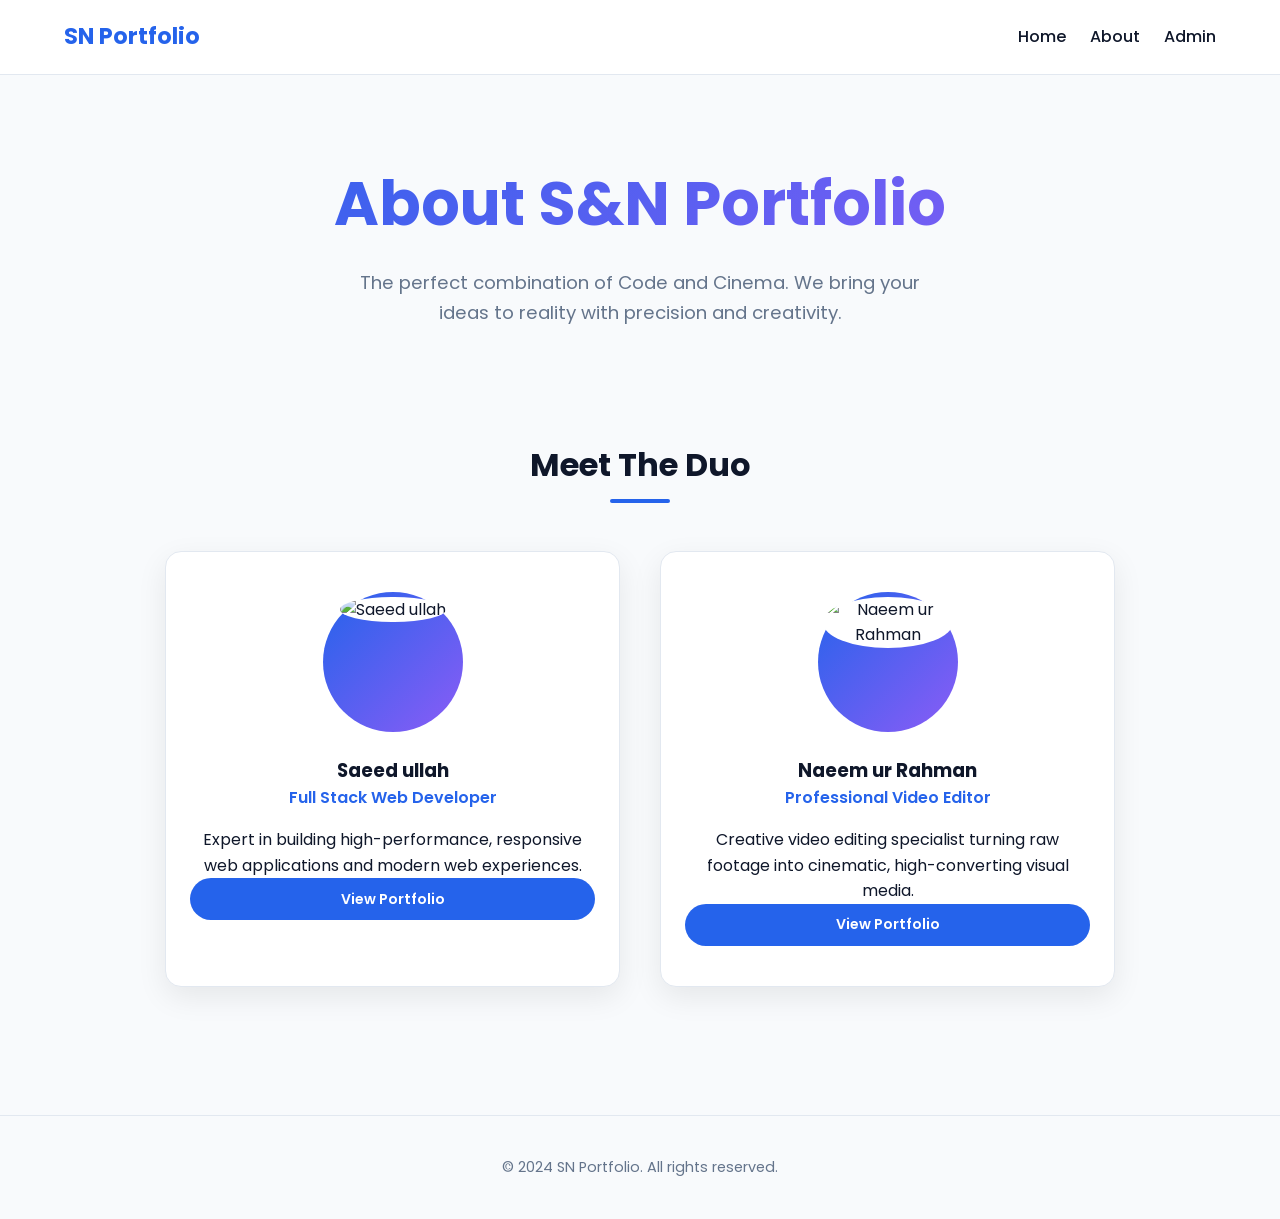
==== commit 4bbc5372: "Fix layout bugs and standardize responsive design across all devices" ====
--- a/about.html
+++ b/about.html
@@ -1,91 +1,164 @@
 <!DOCTYPE html>
-<html lang="en" data-theme="dark">
+<html lang="en">
 <head>
     <meta charset="UTF-8">
-    <meta name="viewport" content="width=device-width, initial-scale=1.0">
-    <title>S&N Portfolio - About Us</title>
+    <meta name="viewport" content="width=device-width, initial-scale=1.0, maximum-scale=1.0, user-scalable=no">
+    <title>About Us | SN Portfolio</title>
+    <!-- Google Fonts & Icons -->
     <link href="https://fonts.googleapis.com/css2?family=Poppins:wght@300;400;500;600;700&display=swap" rel="stylesheet">
-    <link rel="stylesheet" href="https://cdnjs.cloudflare.com/ajax/libs/font-awesome/6.4.0/css/all.min.css">
+    <link rel="stylesheet" href="https://cdnjs.cloudflare.com/ajax/libs/font-awesome/6.0.0/css/all.min.css">
     <link rel="stylesheet" href="css/style.css">
+    
+    <style>
+        /* Preloader */
+        #preloader {
+            position: fixed;
+            top: 0; left: 0; width: 100%; height: 100%;
+            background: var(--bg-body, #ffffff);
+            display: flex;
+            justify-content: center;
+            align-items: center;
+            z-index: 9999;
+            transition: opacity 0.5s ease;
+        }
+        #preloader.hidden { opacity: 0; pointer-events: none; }
+        .spinner {
+            width: 50px; height: 50px;
+            border: 5px solid var(--border-color, #e2e8f0);
+            border-top-color: var(--primary, #2563eb);
+            border-radius: 50%;
+            animation: spin 1s linear infinite;
+        }
+        @keyframes spin { to { transform: rotate(360deg); } }
+
+        /* Team Image Container */
+        .member-img-box {
+            width: 140px;
+            height: 140px;
+            margin: 0 auto 1.5rem;
+            border-radius: 50%;
+            padding: 5px;
+            background: linear-gradient(135deg, var(--primary), #8b5cf6);
+        }
+
+        .member-img {
+            width: 100%;
+            height: 100%;
+            border-radius: 50%;
+            object-fit: cover;
+            background: var(--bg-card);
+        }
+    </style>
 </head>
 <body>
-    <div class="preloader">
+
+    <!-- Preloader -->
+    <div id="preloader">
         <div class="spinner"></div>
-        <h2><span>About</span> Us</h2>
     </div>
 
-    <header>
-        <nav>
-            <a href="index.html" class="logo"><span>S&N</span> Portfolio</a>
-            <ul class="nav-links">
-                <li><a href="index.html">Home</a></li>
-                <li><a href="portfolio.html?user=saeed">Saeed (Web)</a></li>
-                <li><a href="portfolio.html?user=naeem">Naeem (Video)</a></li>
-                <li><a href="about.html" class="active">About</a></li>
-            </ul>
-            <div style="display: flex; align-items: center; gap: 15px;">
-                <button class="theme-toggle" id="theme-btn"><i class="fas fa-moon"></i></button>
-                <button class="menu-btn" id="mobile-menu-btn"><i class="fas fa-bars"></i></button>
+    <!-- Navigation -->
+    <nav>
+        <a href="index.html" class="nav-logo">SN Portfolio</a>
+        <div class="nav-links">
+            <a href="index.html">Home</a>
+            <a href="about.html">About</a>
+            <a href="login.html">Admin</a>
+        </div>
+    </nav>
+
+    <!-- Main Container -->
+    <div class="container">
+        <header class="hero">
+            <h1>About S&N Portfolio</h1>
+            <p class="subtitle">The perfect combination of Code and Cinema. We bring your ideas to reality with precision and creativity.</p>
+        </header>
+
+        <section class="profiles">
+            <div class="section-title">
+                <h2>Meet The Duo</h2>
+                <div class="underline"></div>
             </div>
-        </nav>
-    </header>
 
-    <main>
-        <section class="section" style="padding-top: 60px;">
-            <h1 class="section-title fade-in">About <span>S&N</span></h1>
-            <p class="section-subtitle fade-in">The perfect combination of Code and Cinema.</p>
-
-            <div class="about-section fade-in" style="margin-top: 40px;">
-                <h2 style="text-align: center; margin-bottom: 30px;">Our Vision</h2>
-                <p style="text-align: center; max-width: 800px; margin: 0 auto 40px;">
-                    We are a duo of passionate professionals dedicated to delivering top-notch digital solutions. 
-                    Whether you need a blazing-fast, beautiful website or a cinematic video that captures every emotion, 
-                    we bring your ideas to reality with precision and creativity.
-                </p>
-
-                <div style="display: grid; grid-template-columns: repeat(auto-fit, minmax(280px, 1fr)); gap: 30px; margin-top: 40px;">
-                    <div style="text-align: center; padding: 20px;">
-                        <i class="fas fa-laptop-code" style="font-size: 40px; color: var(--accent-primary); margin-bottom: 15px;"></i>
-                        <h3 style="color: var(--text-primary); margin-bottom: 10px;">Web Development</h3>
-                        <p style="color: var(--text-secondary); font-size: 14px;">Led by Saeed ullah, we build responsive, secure, and modern web applications tailored to your business needs.</p>
+            <div class="profile-grid">
+                <!-- Saeed Card -->
+                <div class="profile-card" onclick="location.href='portfolio.html?user=saeed'" style="padding: 2.5rem 1.5rem;">
+                    <div class="member-img-box">
+                        <img id="about-saeed-img" src="https://via.placeholder.com/150" alt="Saeed ullah" class="member-img">
                     </div>
-                    
-                    <div style="text-align: center; padding: 20px;">
-                        <i class="fas fa-film" style="font-size: 40px; color: var(--accent-secondary); margin-bottom: 15px;"></i>
-                        <h3 style="color: var(--text-primary); margin-bottom: 10px;">Video Production</h3>
-                        <p style="color: var(--text-secondary); font-size: 14px;">Led by Naeem ur Rahman, we edit and color grade videos to create compelling visual stories for any platform.</p>
-                    </div>
+                    <h3 id="about-saeed-name">Saeed ullah</h3>
+                    <p class="role" style="color: var(--primary); font-weight: 600; margin-bottom: 1rem;">Full Stack Web Developer</p>
+                    <p id="about-saeed-bio" class="bio">Expert in building high-performance, responsive web applications and modern web experiences.</p>
+                    <a href="portfolio.html?user=saeed" class="btn btn-sm">View Portfolio</a>
                 </div>
 
-                <div style="text-align: center; margin-top: 60px; padding-top: 40px; border-top: 1px solid var(--border-color);">
-                    <h3 style="color: var(--text-primary); margin-bottom: 15px;">Admin Portal</h3>
-                    <p style="color: var(--text-secondary); font-size: 14px; margin-bottom: 20px;">Authorized administrators can manage their portfolios here.</p>
-                    <a href="login.html" class="btn secondary-btn small-btn">
-                        <i class="fas fa-lock"></i> Admin Login
-                    </a>
+                <!-- Naeem Card -->
+                <div class="profile-card" onclick="location.href='portfolio.html?user=naeem'" style="padding: 2.5rem 1.5rem;">
+                    <div class="member-img-box">
+                        <img id="about-naeem-img" src="https://via.placeholder.com/150" alt="Naeem ur Rahman" class="member-img">
+                    </div>
+                    <h3 id="about-naeem-name">Naeem ur Rahman</h3>
+                    <p class="role" style="color: var(--primary); font-weight: 600; margin-bottom: 1rem;">Professional Video Editor</p>
+                    <p id="about-naeem-bio" class="bio">Creative video editing specialist turning raw footage into cinematic, high-converting visual media.</p>
+                    <a href="portfolio.html?user=naeem" class="btn btn-sm">View Portfolio</a>
                 </div>
             </div>
         </section>
-    </main>
+    </div>
 
-    <a href="https://wa.me/923000000000" id="whatsapp-float" class="whatsapp-float" target="_blank">
-        <i class="fab fa-whatsapp"></i>
-    </a>
-
-    <nav class="bottom-nav">
-        <ul class="bottom-nav-links">
-            <li><a href="index.html"><i class="fas fa-home"></i><span>Home</span></a></li>
-            <li><a href="portfolio.html?user=saeed"><i class="fas fa-code"></i><span>Saeed</span></a></li>
-            <li><a href="portfolio.html?user=naeem"><i class="fas fa-film"></i><span>Naeem</span></a></li>
-            <li><a href="about.html" class="active"><i class="fas fa-info-circle"></i><span>About</span></a></li>
-        </ul>
-    </nav>
-
-    <footer class="desktop-footer">
-        <p>&copy; 2024 S&N Portfolio. All rights reserved.</p>
+    <footer>
+        <div class="container">
+            <p>&copy; 2024 SN Portfolio. All rights reserved.</p>
+        </div>
     </footer>
 
+    <!-- Firebase Scripts -->
+    <script src="https://www.gstatic.com/firebasejs/10.7.1/firebase-app-compat.js"></script>
+    <script src="https://www.gstatic.com/firebasejs/10.7.1/firebase-database-compat.js"></script>
     <script src="js/database.js"></script>
-    <script src="js/app.js"></script>
+
+    <script>
+        // Preloader Auto-Kill
+        window.addEventListener('load', () => {
+            setTimeout(() => {
+                const pre = document.getElementById('preloader');
+                if(pre) pre.classList.add('hidden');
+            }, 500);
+        });
+
+        setTimeout(() => {
+            const pre = document.getElementById('preloader');
+            if(pre) pre.classList.add('hidden');
+        }, 2500);
+
+        // Load Real Data from Firebase
+        async function loadTeamData() {
+            try {
+                const saeed = await db.getUser('saeed');
+                const naeem = await db.getUser('naeem');
+
+                if(saeed) {
+                    if(saeed.profileImage) document.getElementById('about-saeed-img').src = saeed.profileImage;
+                    document.getElementById('about-saeed-name').textContent = saeed.name || 'Saeed ullah';
+                    if(saeed.intro) document.getElementById('about-saeed-bio').textContent = saeed.intro;
+                }
+
+                if(naeem) {
+                    if(naeem.profileImage) document.getElementById('about-naeem-img').src = naeem.profileImage;
+                    document.getElementById('about-naeem-name').textContent = naeem.name || 'Naeem ur Rahman';
+                    if(naeem.intro) document.getElementById('about-naeem-bio').textContent = naeem.intro;
+                }
+            } catch (error) {
+                console.error("Error loading team data:", error);
+            }
+        }
+
+        // Apply Dark Theme if needed
+        if(localStorage.getItem('theme') === 'dark') {
+            document.body.setAttribute('data-theme', 'dark');
+        }
+
+        loadTeamData();
+    </script>
 </body>
 </html>
--- a/css/style.css
+++ b/css/style.css
@@ -1,1118 +1,320 @@
-/* ============================================
-   S&N PORTFOLIO - COMPLETE DESIGN SYSTEM
-   Dark Mode + Light Mode + Full Responsive
-   ============================================ */
-
-/* ==== CSS VARIABLES - DARK THEME (DEFAULT) ==== */
 :root {
-    --bg-primary: #0a0a1a;
-    --bg-secondary: #13132b;
-    --bg-card: rgba(25, 25, 45, 0.85);
-    --bg-input: rgba(15, 15, 30, 0.8);
-    --text-primary: #ffffff;
-    --text-secondary: #a0a0b5;
-    --text-muted: #6c6c80;
-    --accent-primary: #00f3ff;
-    --accent-secondary: #7b2cbf;
-    --border-color: rgba(0, 243, 255, 0.2);
-    --border-hover: rgba(0, 243, 255, 0.6);
-    --shadow-color: rgba(0, 243, 255, 0.15);
-    --success: #10b981;
-    --error: #ef4444;
-    --warning: #f59e0b;
-    --whatsapp: #25d366;
-    --gradient-primary: linear-gradient(135deg, #00f3ff 0%, #7b2cbf 100%);
-    --gradient-card: linear-gradient(135deg, rgba(0, 243, 255, 0.08) 0%, rgba(123, 44, 191, 0.08) 100%);
-    --transition: all 0.3s cubic-bezier(0.4, 0, 0.2, 1);
-    --radius-sm: 8px;
-    --radius-md: 12px;
-    --radius-lg: 20px;
-}
-
-/* ==== LIGHT THEME ==== */
-[data-theme="light"] {
-    --bg-primary: #f5f7fa;
-    --bg-secondary: #ffffff;
-    --bg-card: rgba(255, 255, 255, 0.95);
-    --bg-input: rgba(240, 242, 247, 0.8);
-    --text-primary: #1a1a2e;
-    --text-secondary: #4a4a6a;
-    --text-muted: #8a8aa0;
-    --accent-primary: #0066cc;
-    --accent-secondary: #6b1fa0;
-    --border-color: rgba(0, 102, 204, 0.2);
-    --border-hover: rgba(0, 102, 204, 0.5);
-    --shadow-color: rgba(0, 102, 204, 0.15);
-    --gradient-primary: linear-gradient(135deg, #0066cc 0%, #6b1fa0 100%);
-    --gradient-card: linear-gradient(135deg, rgba(0, 102, 204, 0.05) 0%, rgba(107, 31, 160, 0.05) 100%);
-}
-
-/* ==== RESET & BASE ==== */
+    --primary: #2563eb;
+    --primary-hover: #1d4ed8;
+    --bg-body: #f8fafc;
+    --bg-card: #ffffff;
+    --text-main: #0f172a;
+    --text-muted: #64748b;
+    --border-color: #e2e8f0;
+    --shadow: 0 10px 30px rgba(0, 0, 0, 0.08);
+    --radius: 16px;
+}
+
+[data-theme="dark"] {
+    --primary: #3b82f6;
+    --primary-hover: #60a5fa;
+    --bg-body: #0f172a;
+    --bg-card: #1e293b;
+    --text-main: #f8fafc;
+    --text-muted: #94a3b8;
+    --border-color: #334155;
+    --shadow: 0 10px 30px rgba(0, 0, 0, 0.3);
+}
+
 * {
     margin: 0;
     padding: 0;
     box-sizing: border-box;
-    font-family: 'Poppins', -apple-system, BlinkMacSystemFont, sans-serif;
-}
-
-html {
-    scroll-behavior: smooth;
+    font-family: 'Poppins', sans-serif;
 }
 
 body {
-    background: var(--bg-primary);
-    color: var(--text-primary);
+    background-color: var(--bg-body);
+    color: var(--text-main);
     line-height: 1.6;
+    transition: background-color 0.3s ease, color 0.3s ease;
     overflow-x: hidden;
-    min-height: 100vh;
-    transition: background-color 0.4s ease, color 0.4s ease;
-}
-
-ul, ol, li {
-    list-style: none;
-}
-
-a {
-    text-decoration: none;
-    color: inherit;
-    transition: var(--transition);
-}
-
-img {
-    max-width: 100%;
-    display: block;
-}
-
-/* ==== REDUCED MOTION ==== */
-@media (prefers-reduced-motion: reduce) {
-    *, *::before, *::after {
-        animation-duration: 0.01ms !important;
-        transition-duration: 0.01ms !important;
-    }
-}
-
-/* ==== PRELOADER ==== */
-.preloader {
+}
+
+.container {
+    width: 100%;
+    max-width: 1200px;
+    margin: 0 auto;
+    padding: 0 1.5rem;
+}
+
+/* Theme Toggle */
+.theme-toggle {
     position: fixed;
-    inset: 0;
-    background: var(--bg-primary);
-    display: flex;
-    flex-direction: column;
+    top: 1.5rem;
+    right: 1.5rem;
+    z-index: 1000;
+}
+
+.theme-toggle button {
+    background: var(--bg-card);
+    color: var(--text-main);
+    border: 1px solid var(--border-color);
+    width: 45px;
+    height: 45px;
+    border-radius: 50%;
+    cursor: pointer;
+    box-shadow: var(--shadow);
+    display: flex;
+    align-items: center;
     justify-content: center;
-    align-items: center;
-    z-index: 999999;
-    transition: opacity 0.5s ease;
-}
-
-.spinner {
-    width: 60px;
-    height: 60px;
-    border: 4px solid rgba(0, 243, 255, 0.1);
-    border-top-color: var(--accent-primary);
-    border-radius: 50%;
-    animation: spin 1s linear infinite;
-    margin-bottom: 20px;
-}
-
-.preloader h2 {
-    font-size: 28px;
-    font-weight: 700;
-    letter-spacing: 3px;
-}
-
-.preloader h2 span:first-child { color: var(--accent-primary); }
-.preloader h2 span:last-child { color: var(--accent-secondary); }
-
-@keyframes spin {
-    to { transform: rotate(360deg); }
-}
-
-/* ==== HEADER & NAVIGATION ==== */
-header {
-    background: var(--bg-secondary);
-    backdrop-filter: blur(15px);
-    -webkit-backdrop-filter: blur(15px);
-    position: fixed;
-    top: 0;
-    left: 0;
-    width: 100%;
-    z-index: 1000;
-    border-bottom: 1px solid var(--border-color);
-    box-shadow: 0 2px 20px rgba(0, 0, 0, 0.1);
-}
-
+    font-size: 1.2rem;
+    transition: 0.3s;
+}
+
+.theme-toggle button:hover {
+    transform: scale(1.1);
+}
+
+/* Navigation */
 nav {
+    padding: 1.2rem 5%;
     display: flex;
     justify-content: space-between;
     align-items: center;
-    padding: 16px 5%;
-    max-width: 1300px;
-    margin: 0 auto;
-}
-
-.logo {
-    font-size: 24px;
+    background: var(--bg-card);
+    border-bottom: 1px solid var(--border-color);
+    position: sticky;
+    top: 0;
+    z-index: 500;
+}
+
+.nav-logo {
+    font-size: 1.4rem;
     font-weight: 700;
-    color: var(--text-primary);
-    display: flex;
+    color: var(--primary);
+    text-decoration: none;
+}
+
+.nav-links {
+    display: flex;
+    gap: 1.5rem;
     align-items: center;
-    gap: 8px;
-}
-
-.logo span:first-child { color: var(--accent-primary); }
-.logo span:last-child { color: var(--accent-secondary); }
-
-.nav-links {
-    display: flex;
-    gap: 28px;
-    align-items: center;
 }
 
 .nav-links a {
-    color: var(--text-primary);
+    text-decoration: none;
+    color: var(--text-main);
     font-weight: 500;
-    font-size: 15px;
-    position: relative;
-    padding: 6px 0;
-}
-
-.nav-links a::after {
-    content: '';
-    position: absolute;
-    bottom: 0;
-    left: 0;
-    width: 0;
-    height: 2px;
-    background: var(--gradient-primary);
-    transition: width 0.3s ease;
-}
-
-.nav-links a:hover::after,
-.nav-links a.active::after {
-    width: 100%;
-}
-
-.nav-links a:hover,
-.nav-links a.active {
-    color: var(--accent-primary);
-}
-
-/* Theme Toggle */
-.theme-toggle {
-    background: var(--bg-card);
-    border: 1px solid var(--border-color);
-    color: var(--text-primary);
-    width: 42px;
-    height: 42px;
-    border-radius: 50%;
-    cursor: pointer;
-    font-size: 18px;
-    display: flex;
-    align-items: center;
-    justify-content: center;
-    transition: var(--transition);
-}
-
-.theme-toggle:hover {
-    transform: rotate(180deg);
-    border-color: var(--accent-primary);
-    color: var(--accent-primary);
-}
-
-.menu-btn {
-    display: none;
-    font-size: 24px;
-    color: var(--text-primary);
-    background: none;
-    border: none;
-    cursor: pointer;
-}
-
-/* ==== MAIN LAYOUT ==== */
-main {
-    padding-top: 90px;
-    min-height: 100vh;
-}
-
-.container {
-    max-width: 1300px;
-    margin: 0 auto;
-    padding: 0 5%;
-}
-
-/* ==== HERO SECTION ==== */
+    transition: 0.3s;
+}
+
+.nav-links a:hover {
+    color: var(--primary);
+}
+
+/* Hero Section */
 .hero {
-    min-height: 85vh;
-    display: flex;
-    align-items: center;
-    justify-content: center;
+    padding: 5rem 0 3rem;
     text-align: center;
-    padding: 60px 5%;
-    position: relative;
-    overflow: hidden;
-}
-
-.hero::before {
-    content: '';
-    position: absolute;
-    top: 10%;
-    left: 10%;
-    width: 300px;
-    height: 300px;
-    background: var(--accent-primary);
-    opacity: 0.1;
-    border-radius: 50%;
-    filter: blur(100px);
-    animation: float 6s ease-in-out infinite;
-}
-
-.hero::after {
-    content: '';
-    position: absolute;
-    bottom: 10%;
-    right: 10%;
-    width: 300px;
-    height: 300px;
-    background: var(--accent-secondary);
-    opacity: 0.1;
-    border-radius: 50%;
-    filter: blur(100px);
-    animation: float 6s ease-in-out infinite reverse;
-}
-
-@keyframes float {
-    0%, 100% { transform: translateY(0); }
-    50% { transform: translateY(-30px); }
-}
-
-.hero-content {
-    position: relative;
-    z-index: 2;
-    max-width: 800px;
-}
-
-.hero-content h1 {
-    font-size: 56px;
+}
+
+.hero h1 {
+    font-size: clamp(2.2rem, 5vw, 3.8rem);
     font-weight: 700;
-    margin-bottom: 20px;
-    line-height: 1.2;
-    animation: slideUp 0.8s ease-out;
-}
-
-.gradient-text {
-    background: var(--gradient-primary);
-    -webkit-background-clip: text;
-    -webkit-text-fill-color: transparent;
-    background-clip: text;
-}
-
-.hero-content p {
-    font-size: 18px;
-    color: var(--text-secondary);
-    margin: 0 auto 35px;
-    max-width: 600px;
-    animation: slideUp 1s ease-out;
-}
-
-@keyframes slideUp {
-    from { opacity: 0; transform: translateY(30px); }
-    to { opacity: 1; transform: translateY(0); }
-}
-
-.hero-buttons {
-    display: flex;
-    gap: 15px;
-    justify-content: center;
-    flex-wrap: wrap;
-    animation: slideUp 1.2s ease-out;
-}
-
-/* ==== BUTTONS ==== */
-.btn {
-    padding: 13px 32px;
-    border-radius: var(--radius-sm);
-    font-weight: 600;
-    font-size: 15px;
-    transition: var(--transition);
-    border: none;
-    cursor: pointer;
-    display: inline-flex;
-    align-items: center;
-    gap: 10px;
-    position: relative;
-    overflow: hidden;
-}
-
-.btn::before {
-    content: '';
-    position: absolute;
-    top: 50%;
-    left: 50%;
-    width: 0;
-    height: 0;
-    border-radius: 50%;
-    background: rgba(255, 255, 255, 0.3);
-    transform: translate(-50%, -50%);
-    transition: width 0.6s, height 0.6s;
-}
-
-.btn:hover::before {
-    width: 400px;
-    height: 400px;
-}
-
-.primary-btn {
-    background: var(--gradient-primary);
-    color: #ffffff;
-    box-shadow: 0 4px 15px var(--shadow-color);
-}
-
-.primary-btn:hover {
-    transform: translateY(-3px);
-    box-shadow: 0 8px 25px var(--shadow-color);
-}
-
-.secondary-btn {
-    background: transparent;
-    border: 2px solid var(--accent-primary);
-    color: var(--accent-primary);
-}
-
-.secondary-btn:hover {
-    background: var(--accent-primary);
-    color: var(--bg-primary);
-    transform: translateY(-3px);
-}
-
-.whatsapp-btn {
-    background: var(--whatsapp);
-    color: #ffffff;
-}
-
-.whatsapp-btn:hover {
-    transform: translateY(-3px);
-    box-shadow: 0 8px 25px rgba(37, 211, 102, 0.4);
-}
-
-.danger-btn {
-    background: var(--error);
-    color: #ffffff;
-}
-
-.small-btn {
-    padding: 8px 16px;
-    font-size: 13px;
-}
-
-/* ==== SECTIONS ==== */
-.section {
-    padding: 80px 5%;
-    max-width: 1300px;
-    margin: 0 auto;
-}
-
-.section-title {
-    text-align: center;
-    font-size: 42px;
-    margin-bottom: 15px;
-    font-weight: 700;
-}
-
-.section-title span { 
-    background: var(--gradient-primary);
+    margin-bottom: 1rem;
+    background: linear-gradient(135deg, var(--primary), #8b5cf6);
     background-clip: text;
     -webkit-background-clip: text;
     -webkit-text-fill-color: transparent;
 }
 
-.section-subtitle {
+.hero .subtitle {
+    font-size: 1.15rem;
+    color: var(--text-muted);
+    max-width: 600px;
+    margin: 0 auto 2rem;
+}
+
+.hero-btns {
+    display: flex;
+    gap: 1rem;
+    justify-content: center;
+}
+
+/* Section Title */
+.section-title {
     text-align: center;
-    color: var(--text-secondary);
-    margin-bottom: 50px;
-    font-size: 16px;
-}
-
-/* ==== PROFILE CARDS (Home Page) ==== */
-.profiles-grid {
+    margin-bottom: 3rem;
+}
+
+.section-title h2 {
+    font-size: 2rem;
+    margin-bottom: 0.5rem;
+}
+
+.section-title .underline {
+    width: 60px;
+    height: 4px;
+    background: var(--primary);
+    margin: 0 auto;
+    border-radius: 2px;
+}
+
+/* Profile Grid & Cards Fix */
+.profiles {
+    padding: 2rem 0 5rem;
+}
+
+.profile-grid {
     display: grid;
-    grid-template-columns: repeat(auto-fit, minmax(300px, 1fr));
-    gap: 30px;
+    grid-template-columns: repeat(2, 1fr);
+    gap: 2.5rem;
+    max-width: 950px;
+    margin: 0 auto;
 }
 
 .profile-card {
     background: var(--bg-card);
+    border-radius: var(--radius);
     border: 1px solid var(--border-color);
-    border-radius: var(--radius-lg);
-    padding: 35px 25px;
+    box-shadow: var(--shadow);
+    overflow: hidden;
     text-align: center;
-    transition: var(--transition);
-    backdrop-filter: blur(10px);
+    transition: transform 0.3s ease, box-shadow 0.3s ease;
+    cursor: pointer;
+    display: flex;
+    flex-direction: column;
+}
+
+.profile-card:hover {
+    transform: translateY(-8px);
+    box-shadow: 0 15px 35px rgba(0, 0, 0, 0.12);
+}
+
+.card-banner {
+    width: 100%;
+    height: 130px;
+    background-size: cover;
+    background-position: center;
+    background-repeat: no-repeat;
+    background-color: var(--primary);
+}
+
+.card-header {
     position: relative;
-    overflow: hidden;
-}
-
-.profile-card::before {
-    content: '';
-    position: absolute;
-    top: 0;
-    left: 0;
-    right: 0;
-    height: 4px;
-    background: var(--gradient-primary);
-    transform: scaleX(0);
-    transition: transform 0.4s ease;
-}
-
-.profile-card:hover::before {
-    transform: scaleX(1);
-}
-
-.profile-card:hover {
-    transform: translateY(-10px);
-    border-color: var(--border-hover);
-    box-shadow: 0 20px 40px var(--shadow-color);
-}
-
-.profile-img {
-    width: 140px;
-    height: 140px;
-    border-radius: 50%;
-    margin: 0 auto 20px;
-    border: 3px solid var(--accent-primary);
-    padding: 4px;
-    overflow: hidden;
-    background: var(--bg-primary);
-    transition: var(--transition);
-}
-
-.profile-card:hover .profile-img {
-    transform: scale(1.05);
-}
-
-.profile-img img {
-    width: 100%;
-    height: 100%;
-    border-radius: 50%;
-    object-fit: cover;
-}
-
-.profile-card h3 {
-    font-size: 24px;
-    margin-bottom: 6px;
-    color: var(--text-primary);
-}
-
-.role {
-    color: var(--accent-primary);
-    font-size: 15px;
-    margin-bottom: 15px;
-    display: block;
-    font-weight: 600;
-}
-
-.profile-card p {
-    color: var(--text-secondary);
-    font-size: 14px;
-    margin-bottom: 20px;
-}
-
-/* ==== PORTFOLIO HEADER (Profile Display) ==== */
-.portfolio-header {
-    text-align: center;
-    padding: 40px 5% 30px;
-    position: relative;
-}
-
-.cover-photo {
-    width: 100%;
-    max-width: 1200px;
-    height: 250px;
-    margin: 0 auto 20px;
-    border-radius: var(--radius-lg);
-    background: var(--gradient-primary);
-    overflow: hidden;
-    position: relative;
-}
-
-.cover-photo img {
-    width: 100%;
-    height: 100%;
-    object-fit: cover;
-}
-
-.portfolio-header .profile-img {
-    width: 160px;
-    height: 160px;
-    margin-top: -80px;
-    border: 5px solid var(--bg-primary);
-    position: relative;
-    z-index: 2;
-}
-
-.portfolio-header h1 {
-    font-size: 36px;
-    margin: 15px 0 8px;
-}
-
-.portfolio-header .role {
-    font-size: 18px;
-    margin-bottom: 15px;
-}
-
-.intro-text {
-    max-width: 600px;
-    margin: 0 auto 20px;
-    color: var(--text-secondary);
-    font-size: 16px;
-    font-style: italic;
-}
-
-/* ==== CONTACT INFO ==== */
-.contact-info {
-    display: grid;
-    grid-template-columns: repeat(auto-fit, minmax(250px, 1fr));
-    gap: 15px;
-    max-width: 900px;
-    margin: 25px auto;
-}
-
-.info-item {
-    background: var(--bg-card);
-    padding: 15px 20px;
-    border-radius: var(--radius-sm);
-    border: 1px solid var(--border-color);
-    display: flex;
-    align-items: center;
-    gap: 12px;
-    font-size: 14px;
-    transition: var(--transition);
-    word-break: break-word;
-}
-
-.info-item:hover {
-    border-color: var(--border-hover);
-    transform: translateY(-2px);
-}
-
-.info-item i {
-    color: var(--accent-primary);
-    font-size: 18px;
-    min-width: 20px;
-}
-
-.info-item span {
-    flex: 1;
-    text-align: left;
-}
-
-.copy-icon {
-    cursor: pointer;
-    color: var(--text-muted);
-    transition: var(--transition);
-}
-
-.copy-icon:hover {
-    color: var(--accent-primary);
-}
-
-/* ==== ABOUT SECTION ==== */
-.about-section {
-    background: var(--bg-card);
-    padding: 40px;
-    border-radius: var(--radius-lg);
-    border: 1px solid var(--border-color);
-    margin: 30px 0;
-}
-
-.about-section h2 {
-    color: var(--accent-primary);
-    margin-bottom: 20px;
-    font-size: 28px;
-}
-
-.about-section p {
-    color: var(--text-secondary);
-    line-height: 1.8;
-    font-size: 16px;
-}
-
-/* ==== EDUCATION & EXPERIENCE TIMELINE ==== */
-.timeline {
-    position: relative;
-    max-width: 900px;
-    margin: 0 auto;
-    padding-left: 30px;
-}
-
-.timeline::before {
-    content: '';
-    position: absolute;
-    left: 10px;
-    top: 0;
-    bottom: 0;
-    width: 2px;
-    background: var(--gradient-primary);
-}
-
-.timeline-item {
-    background: var(--bg-card);
-    padding: 25px;
-    border-radius: var(--radius-md);
-    border: 1px solid var(--border-color);
-    margin-bottom: 25px;
-    position: relative;
-    transition: var(--transition);
-}
-
-.timeline-item::before {
-    content: '';
-    position: absolute;
-    left: -26px;
-    top: 30px;
-    width: 14px;
-    height: 14px;
-    border-radius: 50%;
-    background: var(--accent-primary);
-    border: 3px solid var(--bg-primary);
-    box-shadow: 0 0 0 2px var(--accent-primary);
-}
-
-.timeline-item:hover {
-    transform: translateX(5px);
-    border-color: var(--border-hover);
-}
-
-.timeline-item h3 {
-    color: var(--accent-primary);
-    margin-bottom: 5px;
-    font-size: 20px;
-}
-
-.timeline-item h4 {
-    color: var(--text-primary);
-    margin-bottom: 10px;
-    font-size: 16px;
-    font-weight: 500;
-}
-
-.timeline-date {
-    display: inline-block;
-    background: var(--gradient-card);
-    padding: 4px 12px;
-    border-radius: 20px;
-    font-size: 13px;
-    color: var(--accent-primary);
-    margin-bottom: 10px;
-    font-weight: 500;
-}
-
-.timeline-item p {
-    color: var(--text-secondary);
-    font-size: 14px;
-    line-height: 1.6;
-}
-
-/* ==== SKILLS GRID ==== */
-.skills-grid {
-    display: grid;
-    grid-template-columns: repeat(auto-fill, minmax(200px, 1fr));
-    gap: 15px;
-}
-
-.skill-item {
-    background: var(--bg-card);
-    padding: 20px;
-    border-radius: var(--radius-md);
-    border: 1px solid var(--border-color);
-    text-align: center;
-    transition: var(--transition);
-}
-
-.skill-item:hover {
-    transform: translateY(-5px);
-    border-color: var(--border-hover);
-    background: var(--gradient-card);
-}
-
-.skill-item h4 {
-    color: var(--text-primary);
-    margin-bottom: 8px;
-    font-size: 15px;
-}
-
-.skill-level {
-    color: var(--accent-primary);
-    font-size: 13px;
-    font-weight: 500;
-}
-
-/* ==== PROJECTS GRID ==== */
-.projects-grid {
-    display: grid;
-    grid-template-columns: repeat(auto-fit, minmax(300px, 1fr));
-    gap: 25px;
-}
-
-.project-card {
-    background: var(--bg-card);
-    border-radius: var(--radius-md);
-    overflow: hidden;
-    border: 1px solid var(--border-color);
-    transition: var(--transition);
-}
-
-.project-card:hover {
-    transform: translateY(-8px);
-    border-color: var(--border-hover);
-    box-shadow: 0 15px 35px var(--shadow-color);
-}
-
-.project-img {
-    width: 100%;
-    height: 200px;
-    overflow: hidden;
-    background: var(--bg-primary);
-}
-
-.project-img img {
-    width: 100%;
-    height: 100%;
-    object-fit: cover;
-    transition: transform 0.5s ease;
-}
-
-.project-card:hover .project-img img {
-    transform: scale(1.1);
-}
-
-.project-info {
-    padding: 22px;
-}
-
-.project-info h3 {
-    margin-bottom: 10px;
-    color: var(--accent-primary);
-    font-size: 19px;
-}
-
-.project-info p {
-    color: var(--text-secondary);
-    margin-bottom: 12px;
-    font-size: 14px;
-    line-height: 1.6;
-}
-
-.tech-tags {
-    display: flex;
-    flex-wrap: wrap;
-    gap: 6px;
-    margin-bottom: 15px;
-}
-
-.tech-tag {
-    background: var(--gradient-card);
-    color: var(--accent-primary);
-    padding: 4px 10px;
-    border-radius: 15px;
-    font-size: 12px;
-    font-weight: 500;
-}
-
-.project-links {
-    display: flex;
-    gap: 10px;
-}
-
-/* ==== SERVICES ==== */
-.services-grid {
-    display: grid;
-    grid-template-columns: repeat(auto-fit, minmax(280px, 1fr));
-    gap: 25px;
-}
-
-.service-card {
-    background: var(--bg-card);
-    padding: 30px 25px;
-    border-radius: var(--radius-md);
-    border: 1px solid var(--border-color);
-    text-align: center;
-    transition: var(--transition);
-}
-
-.service-card:hover {
-    transform: translateY(-8px);
-    border-color: var(--border-hover);
-    background: var(--gradient-card);
-}
-
-.service-icon {
-    width: 70px;
-    height: 70px;
-    background: var(--gradient-primary);
-    border-radius: 50%;
-    display: flex;
-    align-items: center;
-    justify-content: center;
-    font-size: 28px;
-    color: #fff;
-    margin: 0 auto 20px;
-    transition: var(--transition);
-}
-
-.service-card:hover .service-icon {
-    transform: rotate(360deg) scale(1.1);
-}
-
-.service-card h3 {
-    margin-bottom: 10px;
-    color: var(--text-primary);
-}
-
-.service-card p {
-    color: var(--text-secondary);
-    font-size: 14px;
-}
-
-/* ==== CERTIFICATIONS ==== */
-.cert-grid {
-    display: grid;
-    grid-template-columns: repeat(auto-fit, minmax(280px, 1fr));
-    gap: 20px;
-}
-
-.cert-card {
-    background: var(--bg-card);
-    padding: 25px;
-    border-radius: var(--radius-md);
-    border: 1px solid var(--border-color);
-    transition: var(--transition);
-    display: flex;
-    gap: 15px;
-    align-items: flex-start;
-}
-
-.cert-card:hover {
-    border-color: var(--border-hover);
-    transform: translateY(-5px);
-}
-
-.cert-icon {
-    color: var(--accent-primary);
-    font-size: 32px;
-    min-width: 40px;
-}
-
-.cert-card h4 {
-    color: var(--text-primary);
-    margin-bottom: 5px;
-}
-
-.cert-card p {
-    color: var(--text-secondary);
-    font-size: 13px;
-    margin-bottom: 5px;
-}
-
-/* ==== SOCIAL LINKS ==== */
-.social-links {
-    display: flex;
-    gap: 15px;
-    justify-content: center;
-    margin: 25px 0;
-    flex-wrap: wrap;
-}
-
-.social-links a {
-    width: 45px;
-    height: 45px;
-    border-radius: 50%;
-    background: var(--bg-card);
-    border: 1px solid var(--border-color);
-    display: flex;
-    align-items: center;
-    justify-content: center;
-    color: var(--text-primary);
-    font-size: 18px;
-    transition: var(--transition);
-}
-
-.social-links a:hover {
-    background: var(--gradient-primary);
-    color: #fff;
-    transform: translateY(-5px) rotate(360deg);
-    border-color: transparent;
-}
-
-/* ==== FLOATING WHATSAPP ==== */
-.whatsapp-float {
-    position: fixed;
-    bottom: 30px;
-    right: 30px;
-    width: 60px;
-    height: 60px;
-    background: var(--whatsapp);
-    color: #ffffff !important;
-    border-radius: 50%;
-    text-align: center;
-    font-size: 30px;
-    box-shadow: 0 4px 20px rgba(37, 211, 102, 0.5);
-    z-index: 999;
-    display: flex;
-    align-items: center;
-    justify-content: center;
-    animation: pulse 2s infinite;
-}
-
-@keyframes pulse {
-    0% { box-shadow: 0 4px 20px rgba(37, 211, 102, 0.5), 0 0 0 0 rgba(37, 211, 102, 0.7); }
-    70% { box-shadow: 0 4px 20px rgba(37, 211, 102, 0.5), 0 0 0 20px rgba(37, 211, 102, 0); }
-    100% { box-shadow: 0 4px 20px rgba(37, 211, 102, 0.5), 0 0 0 0 rgba(37, 211, 102, 0); }
-}
-
-.whatsapp-float:hover {
-    transform: scale(1.1);
-}
-
-/* ==== MOBILE BOTTOM NAVIGATION ==== */
-.bottom-nav {
-    display: none;
-    position: fixed;
-    bottom: 0;
-    left: 0;
-    width: 100%;
-    background: var(--bg-secondary);
-    backdrop-filter: blur(15px);
-    border-top: 1px solid var(--border-color);
-    z-index: 1000;
-    padding: 10px 0;
-    box-shadow: 0 -4px 20px rgba(0, 0, 0, 0.1);
-}
-
-.bottom-nav-links {
-    display: flex;
-    justify-content: space-around;
-    align-items: center;
-}
-
-.bottom-nav-links a {
+    padding: 0;
+    margin: 0;
+}
+
+.profile-card .profile-img {
+    width: 110px !important;
+    height: 110px !important;
+    min-width: 110px !important;
+    min-height: 110px !important;
+    max-width: 110px !important;
+    max-height: 110px !important;
+    border-radius: 50% !important;
+    object-fit: cover !important;
+    border: 4px solid var(--bg-card) !important;
+    margin: -55px auto 10px auto !important;
+    display: block !important;
+    box-shadow: 0 5px 15px rgba(0, 0, 0, 0.15) !important;
+    background-color: var(--border-color);
+}
+
+.card-body {
+    padding: 0 1.5rem 1.8rem;
+    flex-grow: 1;
     display: flex;
     flex-direction: column;
     align-items: center;
+}
+
+.card-body h3 {
+    font-size: 1.4rem;
+    margin-bottom: 0.2rem;
+    color: var(--text-main);
+}
+
+.card-body .role {
+    color: var(--primary);
+    font-weight: 600;
+    font-size: 0.95rem;
+    margin-bottom: 1rem;
+}
+
+.card-body .bio {
     color: var(--text-muted);
-    font-size: 11px;
-    gap: 4px;
-    padding: 6px 10px;
-    border-radius: var(--radius-sm);
-    transition: var(--transition);
-}
-
-.bottom-nav-links i {
-    font-size: 20px;
-}
-
-.bottom-nav-links a.active,
-.bottom-nav-links a:hover {
-    color: var(--accent-primary);
-    background: var(--gradient-card);
-}
-
-/* ==== FOOTER ==== */
-.desktop-footer {
+    font-size: 0.9rem;
+    margin-bottom: 1.5rem;
+    line-height: 1.5;
+    min-height: 50px;
+}
+
+/* Buttons */
+.btn {
+    display: inline-block;
+    padding: 0.75rem 1.8rem;
+    border-radius: 50px;
+    font-weight: 600;
+    text-decoration: none;
+    transition: 0.3s;
+    border: none;
+    cursor: pointer;
+}
+
+.btn-primary {
+    background: var(--primary);
+    color: #ffffff;
+}
+
+.btn-primary:hover {
+    background: var(--primary-hover);
+    box-shadow: 0 5px 15px rgba(37, 99, 235, 0.3);
+}
+
+.btn-outline {
+    background: transparent;
+    color: var(--text-main);
+    border: 2px solid var(--border-color);
+}
+
+.btn-outline:hover {
+    border-color: var(--primary);
+    color: var(--primary);
+}
+
+.btn-sm {
+    padding: 0.6rem 1.4rem;
+    font-size: 0.88rem;
+    background: var(--primary);
+    color: white;
+    border-radius: 50px;
+}
+
+.btn-sm:hover {
+    background: var(--primary-hover);
+}
+
+/* Footer */
+footer {
+    padding: 2.5rem 0;
     text-align: center;
-    padding: 30px 20px;
     border-top: 1px solid var(--border-color);
-    color: var(--text-secondary);
-    background: var(--bg-secondary);
-    font-size: 14px;
-}
-
-/* ==== RESPONSIVE DESIGN ==== */
-@media (max-width: 968px) {
-    .hero-content h1 { font-size: 42px; }
-    .section-title { font-size: 32px; }
-}
-
+    color: var(--text-muted);
+    font-size: 0.9rem;
+    margin-top: 3rem;
+}
+
+/* Responsive Fixes */
 @media (max-width: 768px) {
-    body { padding-bottom: 80px; }
-
-    nav { padding: 14px 5%; }
-    
-    .nav-links,
-    .desktop-footer { display: none; }
-    
-    .menu-btn,
-    .bottom-nav { display: block; }
-
-    .bottom-nav { display: flex; justify-content: center; }
-
-    .hero { min-height: 70vh; padding: 40px 5%; }
-    .hero-content h1 { font-size: 32px; }
-    .hero-content p { font-size: 15px; }
-    .hero-buttons { flex-direction: column; width: 100%; }
-    .hero-buttons .btn { justify-content: center; width: 100%; }
-
-    .section { padding: 50px 5%; }
-    .section-title { font-size: 28px; }
-    .section-subtitle { font-size: 14px; margin-bottom: 30px; }
-
-    .cover-photo { height: 150px; }
-    .portfolio-header .profile-img { width: 120px; height: 120px; margin-top: -60px; }
-    .portfolio-header h1 { font-size: 26px; }
-
-    .whatsapp-float {
-        bottom: 90px;
-        right: 15px;
-        width: 50px;
-        height: 50px;
-        font-size: 25px;
+    .profile-grid {
+        grid-template-columns: 1fr;
+        gap: 2rem;
+        padding: 0 0.5rem;
     }
 
-    .profiles-grid,
-    .projects-grid,
-    .services-grid,
-    .cert-grid { grid-template-columns: 1fr; }
-
-    .about-section { padding: 25px 20px; }
-    .about-section h2 { font-size: 22px; }
-
-    .timeline { padding-left: 25px; }
-    .timeline-item { padding: 18px; }
-    .timeline-item h3 { font-size: 17px; }
-
-    .info-item { font-size: 13px; padding: 12px 15px; }
-}
-
-@media (max-width: 480px) {
-    .hero-content h1 { font-size: 26px; }
-    .section-title { font-size: 24px; }
-    .logo { font-size: 20px; }
-    .btn { padding: 12px 24px; font-size: 14px; }
-}
-
-/* Mobile Menu Overlay */
-@media (max-width: 768px) {
-    .nav-links.mobile-active {
-        display: flex !important;
-        flex-direction: column;
-        position: absolute;
-        top: 70px;
-        left: 0;
-        width: 100%;
-        background: var(--bg-secondary);
-        padding: 20px;
-        gap: 15px;
-        border-top: 1px solid var(--border-color);
+    .hero {
+        padding: 3rem 0 2rem;
     }
-}
-
-/* Scroll Animations */
-.fade-in {
-    opacity: 0;
-    transform: translateY(30px);
-    transition: all 0.6s ease-out;
-}
-
-.fade-in.visible {
-    opacity: 1;
-    transform: translateY(0);
+
+    nav {
+        padding: 1rem 4%;
+    }
 }
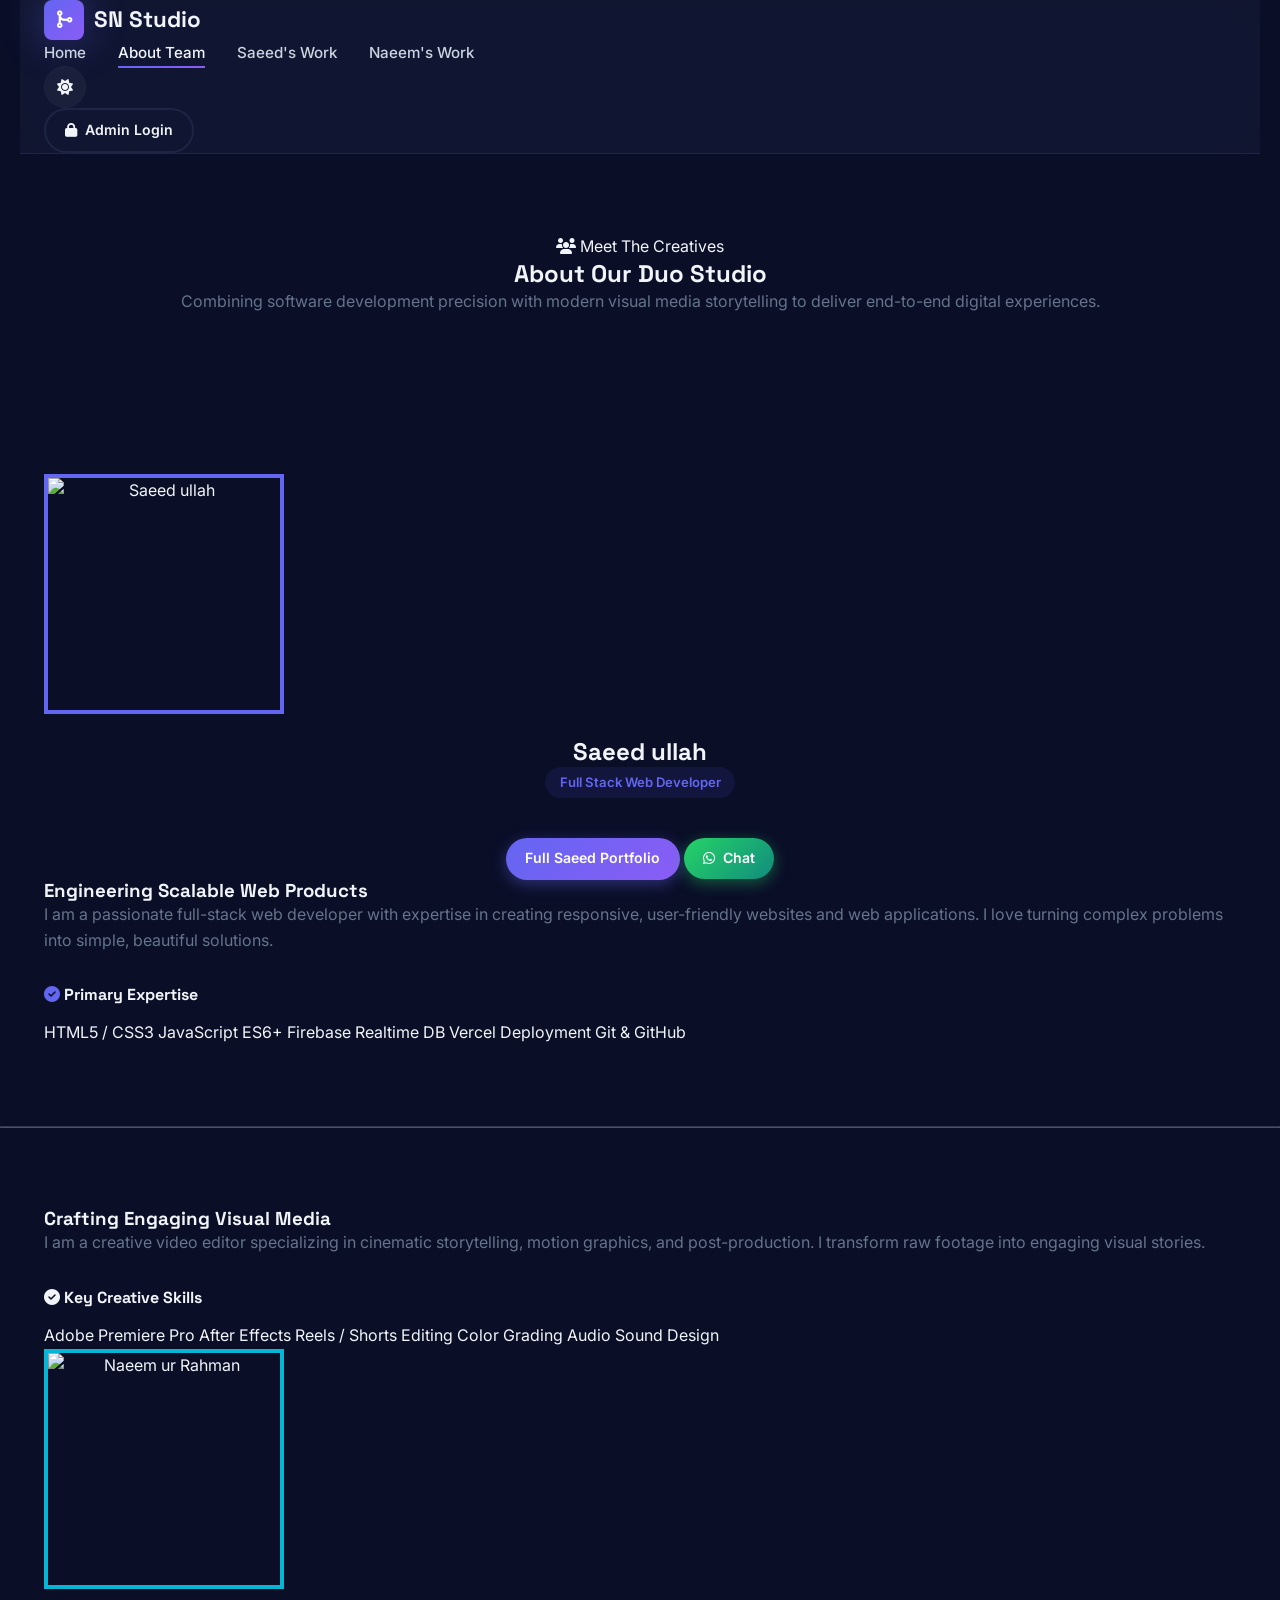
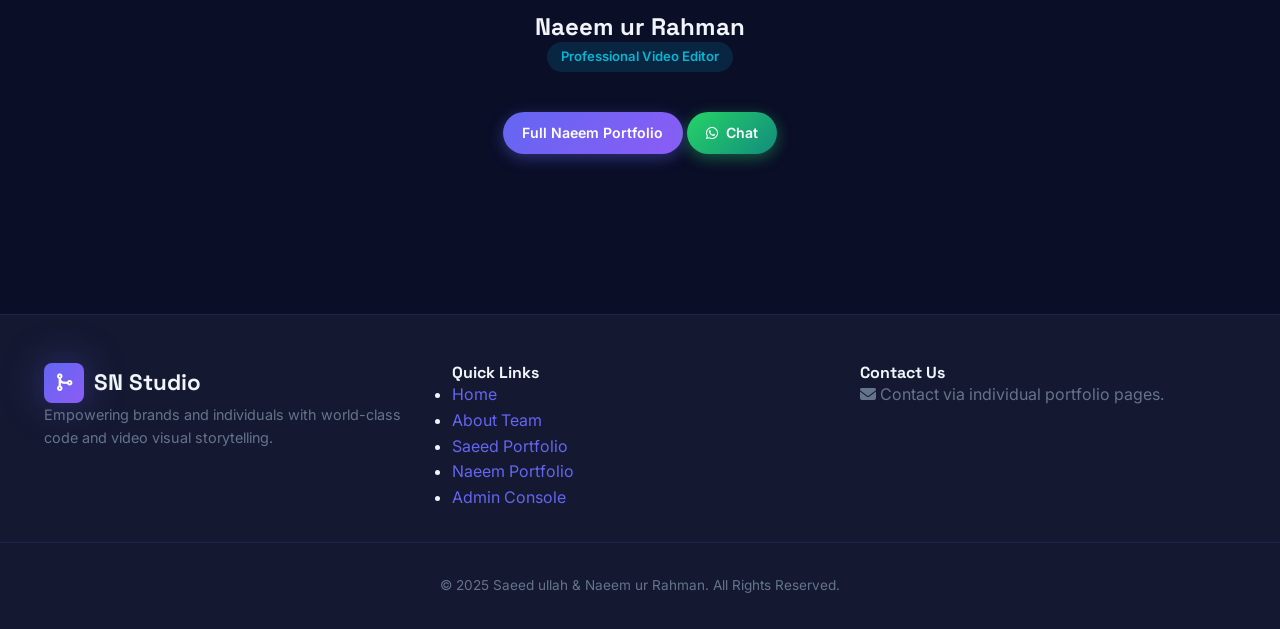
==== commit 2b9d1b32: "Complete Master Rebuild v2.0 - Premium UI, Dynamic Dual Profiles, Fail-Safe Firebase Sync" ====
--- a/about.html
+++ b/about.html
@@ -1,164 +1,190 @@
 <!DOCTYPE html>
-<html lang="en">
+<html lang="en" data-theme="dark">
 <head>
     <meta charset="UTF-8">
     <meta name="viewport" content="width=device-width, initial-scale=1.0, maximum-scale=1.0, user-scalable=no">
-    <title>About Us | SN Portfolio</title>
-    <!-- Google Fonts & Icons -->
-    <link href="https://fonts.googleapis.com/css2?family=Poppins:wght@300;400;500;600;700&display=swap" rel="stylesheet">
-    <link rel="stylesheet" href="https://cdnjs.cloudflare.com/ajax/libs/font-awesome/6.0.0/css/all.min.css">
-    <link rel="stylesheet" href="css/style.css">
+    <title>About Us | Saeed ullah & Naeem ur Rahman</title>
     
-    <style>
-        /* Preloader */
-        #preloader {
-            position: fixed;
-            top: 0; left: 0; width: 100%; height: 100%;
-            background: var(--bg-body, #ffffff);
-            display: flex;
-            justify-content: center;
-            align-items: center;
-            z-index: 9999;
-            transition: opacity 0.5s ease;
-        }
-        #preloader.hidden { opacity: 0; pointer-events: none; }
-        .spinner {
-            width: 50px; height: 50px;
-            border: 5px solid var(--border-color, #e2e8f0);
-            border-top-color: var(--primary, #2563eb);
-            border-radius: 50%;
-            animation: spin 1s linear infinite;
-        }
-        @keyframes spin { to { transform: rotate(360deg); } }
+    <meta name="description" content="Learn more about Saeed ullah (Web Developer) and Naeem ur Rahman (Video Editor). Dual portfolio team overview, experience, and background.">
+    
+    <!-- Favicon -->
+    <link rel="icon" type="image/x-icon" href="favicon.ico">
 
-        /* Team Image Container */
-        .member-img-box {
-            width: 140px;
-            height: 140px;
-            margin: 0 auto 1.5rem;
-            border-radius: 50%;
-            padding: 5px;
-            background: linear-gradient(135deg, var(--primary), #8b5cf6);
-        }
-
-        .member-img {
-            width: 100%;
-            height: 100%;
-            border-radius: 50%;
-            object-fit: cover;
-            background: var(--bg-card);
-        }
-    </style>
+    <!-- Google Fonts -->
+    <link rel="preconnect" href="https://fonts.googleapis.com">
+    <link rel="preconnect" href="https://fonts.gstatic.com" crossorigin>
+    <link href="https://fonts.googleapis.com/css2?family=Inter:wght@300;400;500;600;700;800&family=Space+Grotesk:wght@500;600;700&display=swap" rel="stylesheet">
+    
+    <!-- FontAwesome 6 Icons -->
+    <link rel="stylesheet" href="https://cdnjs.cloudflare.com/ajax/libs/font-awesome/6.4.0/css/all.min.css">
+    
+    <!-- CSS Stylesheets -->
+    <link rel="stylesheet" href="css/style.css?v=3.0">
+    <link rel="stylesheet" href="css/animations.css?v=3.0">
 </head>
 <body>
 
     <!-- Preloader -->
     <div id="preloader">
-        <div class="spinner"></div>
+        <div class="loader-spinner"></div>
     </div>
 
-    <!-- Navigation -->
-    <nav>
-        <a href="index.html" class="nav-logo">SN Portfolio</a>
-        <div class="nav-links">
-            <a href="index.html">Home</a>
-            <a href="about.html">About</a>
-            <a href="login.html">Admin</a>
-        </div>
-    </nav>
+    <!-- Navigation Bar -->
+    <header class="navbar-wrapper">
+        <nav class="navbar container">
+            <a href="index.html" class="navbar-brand">
+                <div class="brand-icon">
+                    <i class="fa-solid fa-code-merge"></i>
+                </div>
+                <span>SN Studio</span>
+            </a>
 
-    <!-- Main Container -->
-    <div class="container">
-        <header class="hero">
-            <h1>About S&N Portfolio</h1>
-            <p class="subtitle">The perfect combination of Code and Cinema. We bring your ideas to reality with precision and creativity.</p>
-        </header>
+            <ul class="navbar-links" id="navLinks">
+                <li><a href="index.html">Home</a></li>
+                <li><a href="about.html" class="active">About Team</a></li>
+                <li><a href="portfolio.html?user=saeed">Saeed's Work</a></li>
+                <li><a href="portfolio.html?user=naeem">Naeem's Work</a></li>
+            </ul>
 
-        <section class="profiles">
-            <div class="section-title">
-                <h2>Meet The Duo</h2>
-                <div class="underline"></div>
+            <div class="nav-right">
+                <button class="theme-toggle" id="themeToggleBtn" aria-label="Toggle Theme">
+                    <i class="fa-solid fa-moon"></i>
+                </button>
+                <a href="login.html" class="btn btn-outline btn-sm" id="navAdminBtn">
+                    <i class="fa-solid fa-lock"></i> Admin Login
+                </a>
+                <button class="menu-btn" id="mobileMenuBtn" aria-label="Toggle Navigation">
+                    <i class="fa-solid fa-bars"></i>
+                </button>
             </div>
+        </nav>
+    </header>
 
-            <div class="profile-grid">
-                <!-- Saeed Card -->
-                <div class="profile-card" onclick="location.href='portfolio.html?user=saeed'" style="padding: 2.5rem 1.5rem;">
-                    <div class="member-img-box">
-                        <img id="about-saeed-img" src="https://via.placeholder.com/150" alt="Saeed ullah" class="member-img">
+    <main>
+        <!-- Page Hero -->
+        <section class="section bg-card text-center">
+            <div class="container">
+                <span class="eyebrow"><i class="fa-solid fa-users"></i> Meet The Creatives</span>
+                <h1 class="gradient-text">About Our Duo Studio</h1>
+                <p class="hero-description max-w-700 mx-auto text-muted">
+                    Combining software development precision with modern visual media storytelling to deliver end-to-end digital experiences.
+                </p>
+            </div>
+        </section>
+
+        <!-- Detailed Profile 1: Saeed ullah -->
+        <section class="section" id="aboutSaeed">
+            <div class="container">
+                <div class="grid grid-2 items-center">
+                    <div class="text-center animate-fadeInUp">
+                        <img src="https://via.placeholder.com/260" alt="Saeed ullah" id="about-saeed-img" class="rounded-circle shadow-lg" style="width: 240px; height: 240px; object-fit: cover; border: 4px solid var(--primary);">
+                        <h2 id="about-saeed-name" class="mt-3">Saeed ullah</h2>
+                        <span id="about-saeed-title" class="profile-role">Full Stack Web Developer</span>
+                        
+                        <div class="mt-3">
+                            <a href="portfolio.html?user=saeed" class="btn btn-primary btn-sm">Full Saeed Portfolio</a>
+                            <a href="#" id="about-saeed-wa" target="_blank" class="btn btn-whatsapp btn-sm"><i class="fa-brands fa-whatsapp"></i> Chat</a>
+                        </div>
                     </div>
-                    <h3 id="about-saeed-name">Saeed ullah</h3>
-                    <p class="role" style="color: var(--primary); font-weight: 600; margin-bottom: 1rem;">Full Stack Web Developer</p>
-                    <p id="about-saeed-bio" class="bio">Expert in building high-performance, responsive web applications and modern web experiences.</p>
-                    <a href="portfolio.html?user=saeed" class="btn btn-sm">View Portfolio</a>
-                </div>
 
-                <!-- Naeem Card -->
-                <div class="profile-card" onclick="location.href='portfolio.html?user=naeem'" style="padding: 2.5rem 1.5rem;">
-                    <div class="member-img-box">
-                        <img id="about-naeem-img" src="https://via.placeholder.com/150" alt="Naeem ur Rahman" class="member-img">
+                    <div class="animate-fadeInUp delay-100">
+                        <h3>Engineering Scalable Web Products</h3>
+                        <p id="about-saeed-bio" class="text-muted leading-relaxed">
+                            Loading bio... Saeed is dedicated to building clean, maintainable web front-ends paired with lightweight cloud database solutions. Passionate about user interface accessibility and fast loading speeds.
+                        </p>
+
+                        <h4 class="mt-4 mb-2"><i class="fa-solid fa-check-circle text-primary"></i> Primary Expertise</h4>
+                        <div id="about-saeed-skills" class="skills-flex">
+                            <span class="skill-tag">HTML5 / CSS3</span>
+                            <span class="skill-tag">JavaScript ES6+</span>
+                            <span class="skill-tag">Firebase Realtime DB</span>
+                            <span class="skill-tag">Vercel Deployment</span>
+                            <span class="skill-tag">Git & GitHub</span>
+                        </div>
                     </div>
-                    <h3 id="about-naeem-name">Naeem ur Rahman</h3>
-                    <p class="role" style="color: var(--primary); font-weight: 600; margin-bottom: 1rem;">Professional Video Editor</p>
-                    <p id="about-naeem-bio" class="bio">Creative video editing specialist turning raw footage into cinematic, high-converting visual media.</p>
-                    <a href="portfolio.html?user=naeem" class="btn btn-sm">View Portfolio</a>
                 </div>
             </div>
         </section>
-    </div>
 
-    <footer>
-        <div class="container">
-            <p>&copy; 2024 SN Portfolio. All rights reserved.</p>
+        <hr style="border-color: var(--border-color); opacity: 0.3;">
+
+        <!-- Detailed Profile 2: Naeem ur Rahman -->
+        <section class="section" id="aboutNaeem">
+            <div class="container">
+                <div class="grid grid-2 items-center">
+                    <div class="animate-fadeInUp">
+                        <h3>Crafting Engaging Visual Media</h3>
+                        <p id="about-naeem-bio" class="text-muted leading-relaxed">
+                            Loading bio... Naeem ur Rahman turns raw footage into polished high-converting video projects for YouTubers, content creators, brands, and digital marketers.
+                        </p>
+
+                        <h4 class="mt-4 mb-2"><i class="fa-solid fa-check-circle text-accent"></i> Key Creative Skills</h4>
+                        <div id="about-naeem-skills" class="skills-flex">
+                            <span class="skill-tag">Adobe Premiere Pro</span>
+                            <span class="skill-tag">After Effects</span>
+                            <span class="skill-tag">Reels / Shorts Editing</span>
+                            <span class="skill-tag">Color Grading</span>
+                            <span class="skill-tag">Audio Sound Design</span>
+                        </div>
+                    </div>
+
+                    <div class="text-center animate-fadeInUp delay-100">
+                        <img src="https://via.placeholder.com/260" alt="Naeem ur Rahman" id="about-naeem-img" class="rounded-circle shadow-lg" style="width: 240px; height: 240px; object-fit: cover; border: 4px solid var(--accent);">
+                        <h2 id="about-naeem-name" class="mt-3">Naeem ur Rahman</h2>
+                        <span id="about-naeem-title" class="profile-role" style="background: rgba(6, 182, 212, 0.15); color: var(--accent);">Video Editor & Motion Artist</span>
+                        
+                        <div class="mt-3">
+                            <a href="portfolio.html?user=naeem" class="btn btn-primary btn-sm">Full Naeem Portfolio</a>
+                            <a href="#" id="about-naeem-wa" target="_blank" class="btn btn-whatsapp btn-sm"><i class="fa-brands fa-whatsapp"></i> Chat</a>
+                        </div>
+                    </div>
+                </div>
+            </div>
+        </section>
+    </main>
+
+    <!-- Footer -->
+    <footer class="footer">
+        <div class="container footer-content">
+            <div class="footer-brand">
+                <div class="navbar-brand">
+                    <div class="brand-icon">
+                        <i class="fa-solid fa-code-merge"></i>
+                    </div>
+                    <span>SN Studio</span>
+                </div>
+                <p>Empowering brands and individuals with world-class code and video visual storytelling.</p>
+            </div>
+
+            <div class="footer-links">
+                <h4>Quick Links</h4>
+                <ul>
+                    <li><a href="index.html">Home</a></li>
+                    <li><a href="about.html">About Team</a></li>
+                    <li><a href="portfolio.html?user=saeed">Saeed Portfolio</a></li>
+                    <li><a href="portfolio.html?user=naeem">Naeem Portfolio</a></li>
+                    <li><a href="login.html">Admin Console</a></li>
+                </ul>
+            </div>
+
+            <div class="footer-links">
+                <h4>Contact Us</h4>
+                <p class="text-muted"><i class="fa-solid fa-envelope"></i> Contact via individual portfolio pages.</p>
+            </div>
+        </div>
+        <div class="footer-bottom">
+            <div class="container text-center">
+                <p>&copy; <span id="year">2025</span> Saeed ullah & Naeem ur Rahman. All Rights Reserved.</p>
+            </div>
         </div>
     </footer>
 
-    <!-- Firebase Scripts -->
-    <script src="https://www.gstatic.com/firebasejs/10.7.1/firebase-app-compat.js"></script>
-    <script src="https://www.gstatic.com/firebasejs/10.7.1/firebase-database-compat.js"></script>
-    <script src="js/database.js"></script>
-
-    <script>
-        // Preloader Auto-Kill
-        window.addEventListener('load', () => {
-            setTimeout(() => {
-                const pre = document.getElementById('preloader');
-                if(pre) pre.classList.add('hidden');
-            }, 500);
-        });
-
-        setTimeout(() => {
-            const pre = document.getElementById('preloader');
-            if(pre) pre.classList.add('hidden');
-        }, 2500);
-
-        // Load Real Data from Firebase
-        async function loadTeamData() {
-            try {
-                const saeed = await db.getUser('saeed');
-                const naeem = await db.getUser('naeem');
-
-                if(saeed) {
-                    if(saeed.profileImage) document.getElementById('about-saeed-img').src = saeed.profileImage;
-                    document.getElementById('about-saeed-name').textContent = saeed.name || 'Saeed ullah';
-                    if(saeed.intro) document.getElementById('about-saeed-bio').textContent = saeed.intro;
-                }
-
-                if(naeem) {
-                    if(naeem.profileImage) document.getElementById('about-naeem-img').src = naeem.profileImage;
-                    document.getElementById('about-naeem-name').textContent = naeem.name || 'Naeem ur Rahman';
-                    if(naeem.intro) document.getElementById('about-naeem-bio').textContent = naeem.intro;
-                }
-            } catch (error) {
-                console.error("Error loading team data:", error);
-            }
-        }
-
-        // Apply Dark Theme if needed
-        if(localStorage.getItem('theme') === 'dark') {
-            document.body.setAttribute('data-theme', 'dark');
-        }
-
-        loadTeamData();
-    </script>
+    <!-- Firebase SDKs -->
+    <script src="https://www.gstatic.com/firebasejs/9.23.0/firebase-app-compat.js"></script>
+    <script src="https://www.gstatic.com/firebasejs/9.23.0/firebase-database-compat.js"></script>
+    
+    <!-- Application Scripts -->
+    <script src="js/database.js?v=3.0"></script>
+    <script src="js/app.js?v=3.0"></script>
 </body>
 </html>
--- a/css/style.css
+++ b/css/style.css
@@ -1,320 +1,829 @@
+/* =====================================================
+   SN PORTFOLIO - PREMIUM DESIGN SYSTEM v2.0
+   Modern | Responsive | Dark/Light | Glassmorphism
+   ===================================================== */
+
+/* ===== CSS VARIABLES ===== */
 :root {
-    --primary: #2563eb;
-    --primary-hover: #1d4ed8;
+    /* Brand Colors */
+    --primary: #6366f1;
+    --primary-dark: #4f46e5;
+    --primary-light: #818cf8;
+    --accent: #06b6d4;
+    --accent-glow: #22d3ee;
+    --purple: #8b5cf6;
+    --pink: #ec4899;
+    
+    /* Light Theme */
     --bg-body: #f8fafc;
     --bg-card: #ffffff;
+    --bg-elevated: #ffffff;
+    --bg-glass: rgba(255, 255, 255, 0.75);
     --text-main: #0f172a;
+    --text-secondary: #475569;
+    --text-muted: #94a3b8;
+    --border: #e2e8f0;
+    --border-light: #f1f5f9;
+    --shadow-sm: 0 1px 3px rgba(15, 23, 42, 0.06), 0 1px 2px rgba(15, 23, 42, 0.04);
+    --shadow-md: 0 4px 12px rgba(15, 23, 42, 0.08), 0 2px 4px rgba(15, 23, 42, 0.04);
+    --shadow-lg: 0 20px 40px rgba(15, 23, 42, 0.1), 0 8px 16px rgba(15, 23, 42, 0.06);
+    --shadow-xl: 0 30px 60px rgba(15, 23, 42, 0.15);
+    --shadow-glow: 0 0 30px rgba(99, 102, 241, 0.3);
+    
+    /* Gradients */
+    --gradient-primary: linear-gradient(135deg, #6366f1 0%, #8b5cf6 100%);
+    --gradient-accent: linear-gradient(135deg, #06b6d4 0%, #6366f1 100%);
+    --gradient-sunset: linear-gradient(135deg, #ec4899 0%, #8b5cf6 50%, #6366f1 100%);
+    --gradient-mesh: radial-gradient(at 40% 20%, hsla(228, 100%, 74%, 0.4) 0px, transparent 50%),
+                     radial-gradient(at 80% 0%, hsla(189, 100%, 56%, 0.3) 0px, transparent 50%),
+                     radial-gradient(at 0% 50%, hsla(355, 100%, 93%, 0.3) 0px, transparent 50%);
+    
+    /* Sizing */
+    --radius-sm: 8px;
+    --radius: 14px;
+    --radius-lg: 20px;
+    --radius-xl: 28px;
+    --radius-full: 999px;
+    
+    /* Transitions */
+    --transition-fast: 0.2s cubic-bezier(0.4, 0, 0.2, 1);
+    --transition: 0.3s cubic-bezier(0.4, 0, 0.2, 1);
+    --transition-slow: 0.5s cubic-bezier(0.4, 0, 0.2, 1);
+}
+
+/* ===== DARK THEME ===== */
+[data-theme="dark"] {
+    --bg-body: #0a0e27;
+    --bg-card: #141830;
+    --bg-elevated: #1a1f3a;
+    --bg-glass: rgba(20, 24, 48, 0.75);
+    --text-main: #f1f5f9;
+    --text-secondary: #cbd5e1;
     --text-muted: #64748b;
-    --border-color: #e2e8f0;
-    --shadow: 0 10px 30px rgba(0, 0, 0, 0.08);
-    --radius: 16px;
-}
-
-[data-theme="dark"] {
-    --primary: #3b82f6;
-    --primary-hover: #60a5fa;
-    --bg-body: #0f172a;
-    --bg-card: #1e293b;
-    --text-main: #f8fafc;
-    --text-muted: #94a3b8;
-    --border-color: #334155;
-    --shadow: 0 10px 30px rgba(0, 0, 0, 0.3);
-}
-
-* {
+    --border: #1e2444;
+    --border-light: #141a35;
+    --shadow-sm: 0 1px 3px rgba(0, 0, 0, 0.3);
+    --shadow-md: 0 4px 12px rgba(0, 0, 0, 0.4);
+    --shadow-lg: 0 20px 40px rgba(0, 0, 0, 0.5);
+    --shadow-xl: 0 30px 60px rgba(0, 0, 0, 0.6);
+    --shadow-glow: 0 0 40px rgba(99, 102, 241, 0.4);
+    --gradient-mesh: radial-gradient(at 40% 20%, hsla(228, 100%, 50%, 0.3) 0px, transparent 50%),
+                     radial-gradient(at 80% 0%, hsla(189, 100%, 50%, 0.2) 0px, transparent 50%),
+                     radial-gradient(at 0% 50%, hsla(280, 100%, 50%, 0.2) 0px, transparent 50%);
+}
+
+/* ===== RESET & BASE ===== */
+*, *::before, *::after {
     margin: 0;
     padding: 0;
     box-sizing: border-box;
-    font-family: 'Poppins', sans-serif;
+}
+
+html {
+    scroll-behavior: smooth;
+    -webkit-text-size-adjust: 100%;
 }
 
 body {
-    background-color: var(--bg-body);
+    font-family: 'Inter', -apple-system, BlinkMacSystemFont, 'Segoe UI', sans-serif;
+    background: var(--bg-body);
     color: var(--text-main);
     line-height: 1.6;
-    transition: background-color 0.3s ease, color 0.3s ease;
     overflow-x: hidden;
-}
-
+    transition: background 0.4s ease, color 0.4s ease;
+    min-height: 100vh;
+    -webkit-font-smoothing: antialiased;
+    -moz-osx-font-smoothing: grayscale;
+}
+
+h1, h2, h3, h4, h5, h6 {
+    font-family: 'Space Grotesk', 'Inter', sans-serif;
+    font-weight: 700;
+    line-height: 1.2;
+    color: var(--text-main);
+}
+
+a {
+    color: var(--primary);
+    text-decoration: none;
+    transition: color var(--transition-fast);
+}
+
+img {
+    max-width: 100%;
+    display: block;
+}
+
+/* ===== LAYOUT ===== */
 .container {
     width: 100%;
-    max-width: 1200px;
+    max-width: 1240px;
     margin: 0 auto;
     padding: 0 1.5rem;
 }
 
-/* Theme Toggle */
+.section {
+    padding: 5rem 0;
+}
+
+.section-sm {
+    padding: 3rem 0;
+}
+
+/* ===== PRELOADER ===== */
+#preloader {
+    position: fixed;
+    inset: 0;
+    background: var(--bg-body);
+    display: flex;
+    justify-content: center;
+    align-items: center;
+    z-index: 9999;
+    transition: opacity 0.5s ease, visibility 0.5s;
+}
+
+#preloader.hidden {
+    opacity: 0;
+    visibility: hidden;
+    pointer-events: none;
+}
+
+.preloader-spinner {
+    width: 60px;
+    height: 60px;
+    border: 3px solid var(--border);
+    border-top-color: var(--primary);
+    border-right-color: var(--accent);
+    border-radius: 50%;
+    animation: spin 0.8s linear infinite;
+}
+
+@keyframes spin {
+    to { transform: rotate(360deg); }
+}
+
+/* ===== NAVIGATION ===== */
+.navbar {
+    position: sticky;
+    top: 0;
+    z-index: 100;
+    background: var(--bg-glass);
+    backdrop-filter: blur(20px) saturate(180%);
+    -webkit-backdrop-filter: blur(20px) saturate(180%);
+    border-bottom: 1px solid var(--border);
+    transition: all var(--transition);
+}
+
+.navbar-inner {
+    display: flex;
+    justify-content: space-between;
+    align-items: center;
+    padding: 1rem 0;
+    gap: 1rem;
+}
+
+.navbar-brand {
+    display: flex;
+    align-items: center;
+    gap: 0.6rem;
+    font-family: 'Space Grotesk', sans-serif;
+    font-size: 1.4rem;
+    font-weight: 700;
+    color: var(--text-main);
+    text-decoration: none;
+}
+
+.navbar-brand .brand-icon {
+    width: 40px;
+    height: 40px;
+    background: var(--gradient-primary);
+    border-radius: var(--radius-sm);
+    display: grid;
+    place-items: center;
+    color: white;
+    font-size: 1.1rem;
+    box-shadow: var(--shadow-glow);
+}
+
+.navbar-links {
+    display: flex;
+    align-items: center;
+    gap: 2rem;
+    list-style: none;
+}
+
+.navbar-links a {
+    color: var(--text-secondary);
+    font-weight: 500;
+    font-size: 0.95rem;
+    position: relative;
+    transition: color var(--transition-fast);
+}
+
+.navbar-links a::after {
+    content: '';
+    position: absolute;
+    bottom: -6px;
+    left: 0;
+    width: 0;
+    height: 2px;
+    background: var(--gradient-primary);
+    transition: width var(--transition);
+}
+
+.navbar-links a:hover,
+.navbar-links a.active {
+    color: var(--text-main);
+}
+
+.navbar-links a:hover::after,
+.navbar-links a.active::after {
+    width: 100%;
+}
+
+.navbar-actions {
+    display: flex;
+    align-items: center;
+    gap: 0.75rem;
+}
+
 .theme-toggle {
-    position: fixed;
-    top: 1.5rem;
-    right: 1.5rem;
-    z-index: 1000;
-}
-
-.theme-toggle button {
-    background: var(--bg-card);
-    color: var(--text-main);
-    border: 1px solid var(--border-color);
-    width: 45px;
-    height: 45px;
+    width: 42px;
+    height: 42px;
     border-radius: 50%;
+    background: var(--bg-elevated);
+    border: 1px solid var(--border);
+    color: var(--text-main);
     cursor: pointer;
-    box-shadow: var(--shadow);
-    display: flex;
+    display: grid;
+    place-items: center;
+    font-size: 1rem;
+    transition: all var(--transition);
+}
+
+.theme-toggle:hover {
+    background: var(--primary);
+    color: white;
+    border-color: var(--primary);
+    transform: scale(1.05);
+}
+
+.menu-btn {
+    display: none;
+    width: 42px;
+    height: 42px;
+    border: none;
+    background: var(--bg-elevated);
+    border: 1px solid var(--border);
+    border-radius: 10px;
+    cursor: pointer;
+    color: var(--text-main);
+    font-size: 1.1rem;
+}
+
+/* ===== BUTTONS ===== */
+.btn {
+    display: inline-flex;
     align-items: center;
     justify-content: center;
-    font-size: 1.2rem;
-    transition: 0.3s;
-}
-
-.theme-toggle button:hover {
-    transform: scale(1.1);
-}
-
-/* Navigation */
-nav {
-    padding: 1.2rem 5%;
-    display: flex;
-    justify-content: space-between;
-    align-items: center;
-    background: var(--bg-card);
-    border-bottom: 1px solid var(--border-color);
-    position: sticky;
-    top: 0;
-    z-index: 500;
-}
-
-.nav-logo {
-    font-size: 1.4rem;
-    font-weight: 700;
-    color: var(--primary);
+    gap: 0.5rem;
+    padding: 0.85rem 1.6rem;
+    font-size: 0.95rem;
+    font-weight: 600;
+    font-family: inherit;
+    border: none;
+    border-radius: var(--radius-full);
+    cursor: pointer;
     text-decoration: none;
-}
-
-.nav-links {
-    display: flex;
-    gap: 1.5rem;
-    align-items: center;
-}
-
-.nav-links a {
-    text-decoration: none;
-    color: var(--text-main);
-    font-weight: 500;
-    transition: 0.3s;
-}
-
-.nav-links a:hover {
-    color: var(--primary);
-}
-
-/* Hero Section */
-.hero {
-    padding: 5rem 0 3rem;
-    text-align: center;
-}
-
-.hero h1 {
-    font-size: clamp(2.2rem, 5vw, 3.8rem);
-    font-weight: 700;
-    margin-bottom: 1rem;
-    background: linear-gradient(135deg, var(--primary), #8b5cf6);
-    background-clip: text;
-    -webkit-background-clip: text;
-    -webkit-text-fill-color: transparent;
-}
-
-.hero .subtitle {
-    font-size: 1.15rem;
-    color: var(--text-muted);
-    max-width: 600px;
-    margin: 0 auto 2rem;
-}
-
-.hero-btns {
-    display: flex;
-    gap: 1rem;
-    justify-content: center;
-}
-
-/* Section Title */
-.section-title {
-    text-align: center;
-    margin-bottom: 3rem;
-}
-
-.section-title h2 {
-    font-size: 2rem;
-    margin-bottom: 0.5rem;
-}
-
-.section-title .underline {
-    width: 60px;
-    height: 4px;
-    background: var(--primary);
-    margin: 0 auto;
-    border-radius: 2px;
-}
-
-/* Profile Grid & Cards Fix */
-.profiles {
-    padding: 2rem 0 5rem;
-}
-
-.profile-grid {
-    display: grid;
-    grid-template-columns: repeat(2, 1fr);
-    gap: 2.5rem;
-    max-width: 950px;
-    margin: 0 auto;
-}
-
-.profile-card {
-    background: var(--bg-card);
-    border-radius: var(--radius);
-    border: 1px solid var(--border-color);
-    box-shadow: var(--shadow);
+    transition: all var(--transition);
+    white-space: nowrap;
+    position: relative;
     overflow: hidden;
-    text-align: center;
-    transition: transform 0.3s ease, box-shadow 0.3s ease;
-    cursor: pointer;
-    display: flex;
-    flex-direction: column;
-}
-
-.profile-card:hover {
-    transform: translateY(-8px);
-    box-shadow: 0 15px 35px rgba(0, 0, 0, 0.12);
-}
-
-.card-banner {
-    width: 100%;
-    height: 130px;
-    background-size: cover;
-    background-position: center;
-    background-repeat: no-repeat;
-    background-color: var(--primary);
-}
-
-.card-header {
-    position: relative;
-    padding: 0;
-    margin: 0;
-}
-
-.profile-card .profile-img {
-    width: 110px !important;
-    height: 110px !important;
-    min-width: 110px !important;
-    min-height: 110px !important;
-    max-width: 110px !important;
-    max-height: 110px !important;
-    border-radius: 50% !important;
-    object-fit: cover !important;
-    border: 4px solid var(--bg-card) !important;
-    margin: -55px auto 10px auto !important;
-    display: block !important;
-    box-shadow: 0 5px 15px rgba(0, 0, 0, 0.15) !important;
-    background-color: var(--border-color);
-}
-
-.card-body {
-    padding: 0 1.5rem 1.8rem;
-    flex-grow: 1;
-    display: flex;
-    flex-direction: column;
-    align-items: center;
-}
-
-.card-body h3 {
-    font-size: 1.4rem;
-    margin-bottom: 0.2rem;
-    color: var(--text-main);
-}
-
-.card-body .role {
-    color: var(--primary);
-    font-weight: 600;
-    font-size: 0.95rem;
-    margin-bottom: 1rem;
-}
-
-.card-body .bio {
-    color: var(--text-muted);
-    font-size: 0.9rem;
-    margin-bottom: 1.5rem;
-    line-height: 1.5;
-    min-height: 50px;
-}
-
-/* Buttons */
-.btn {
-    display: inline-block;
-    padding: 0.75rem 1.8rem;
-    border-radius: 50px;
-    font-weight: 600;
-    text-decoration: none;
-    transition: 0.3s;
-    border: none;
-    cursor: pointer;
 }
 
 .btn-primary {
-    background: var(--primary);
-    color: #ffffff;
+    background: var(--gradient-primary);
+    color: white;
+    box-shadow: 0 4px 15px rgba(99, 102, 241, 0.4);
 }
 
 .btn-primary:hover {
-    background: var(--primary-hover);
-    box-shadow: 0 5px 15px rgba(37, 99, 235, 0.3);
+    transform: translateY(-2px);
+    box-shadow: 0 8px 25px rgba(99, 102, 241, 0.5);
 }
 
 .btn-outline {
     background: transparent;
     color: var(--text-main);
-    border: 2px solid var(--border-color);
+    border: 2px solid var(--border);
 }
 
 .btn-outline:hover {
     border-color: var(--primary);
     color: var(--primary);
-}
-
-.btn-sm {
-    padding: 0.6rem 1.4rem;
-    font-size: 0.88rem;
+    background: rgba(99, 102, 241, 0.05);
+}
+
+.btn-ghost {
+    background: var(--bg-elevated);
+    color: var(--text-main);
+    border: 1px solid var(--border);
+}
+
+.btn-ghost:hover {
     background: var(--primary);
     color: white;
-    border-radius: 50px;
-}
-
-.btn-sm:hover {
-    background: var(--primary-hover);
-}
-
-/* Footer */
-footer {
-    padding: 2.5rem 0;
+    border-color: var(--primary);
+}
+
+.btn-whatsapp {
+    background: linear-gradient(135deg, #25d366 0%, #128c7e 100%);
+    color: white;
+    box-shadow: 0 4px 15px rgba(37, 211, 102, 0.4);
+}
+
+.btn-whatsapp:hover {
+    transform: translateY(-2px);
+    box-shadow: 0 8px 25px rgba(37, 211, 102, 0.5);
+}
+
+.btn-sm {
+    padding: 0.6rem 1.2rem;
+    font-size: 0.88rem;
+}
+
+.btn-lg {
+    padding: 1rem 2rem;
+    font-size: 1rem;
+}
+
+/* ===== HERO SECTION ===== */
+.hero {
+    position: relative;
+    padding: 6rem 0 4rem;
+    overflow: hidden;
+}
+
+.hero::before {
+    content: '';
+    position: absolute;
+    inset: 0;
+    background: var(--gradient-mesh);
+    opacity: 0.6;
+    z-index: -1;
+}
+
+.hero-content {
     text-align: center;
-    border-top: 1px solid var(--border-color);
+    max-width: 800px;
+    margin: 0 auto;
+}
+
+.hero-badge {
+    display: inline-flex;
+    align-items: center;
+    gap: 0.5rem;
+    padding: 0.5rem 1rem;
+    background: var(--bg-glass);
+    border: 1px solid var(--border);
+    border-radius: var(--radius-full);
+    font-size: 0.85rem;
+    font-weight: 500;
+    color: var(--text-secondary);
+    margin-bottom: 1.5rem;
+    backdrop-filter: blur(10px);
+}
+
+.hero-badge .dot {
+    width: 8px;
+    height: 8px;
+    background: #10b981;
+    border-radius: 50%;
+    animation: pulse 2s infinite;
+    box-shadow: 0 0 10px #10b981;
+}
+
+@keyframes pulse {
+    0%, 100% { opacity: 1; }
+    50% { opacity: 0.5; }
+}
+
+.hero h1 {
+    font-size: clamp(2.5rem, 6vw, 4.5rem);
+    font-weight: 800;
+    line-height: 1.1;
+    margin-bottom: 1.5rem;
+    letter-spacing: -0.02em;
+}
+
+.hero h1 .gradient-text {
+    background: var(--gradient-sunset);
+    -webkit-background-clip: text;
+    -webkit-text-fill-color: transparent;
+    background-clip: text;
+}
+
+.hero .subtitle {
+    font-size: clamp(1rem, 2vw, 1.2rem);
+    color: var(--text-secondary);
+    max-width: 640px;
+    margin: 0 auto 2.5rem;
+    line-height: 1.7;
+}
+
+.hero-actions {
+    display: flex;
+    gap: 1rem;
+    justify-content: center;
+    flex-wrap: wrap;
+}
+
+.hero-stats {
+    display: flex;
+    justify-content: center;
+    gap: 3rem;
+    margin-top: 4rem;
+    flex-wrap: wrap;
+}
+
+.hero-stat {
+    text-align: center;
+}
+
+.hero-stat .number {
+    font-size: 2.2rem;
+    font-weight: 800;
+    background: var(--gradient-primary);
+    -webkit-background-clip: text;
+    -webkit-text-fill-color: transparent;
+    background-clip: text;
+    font-family: 'Space Grotesk', sans-serif;
+}
+
+.hero-stat .label {
+    font-size: 0.85rem;
+    color: var(--text-muted);
+    text-transform: uppercase;
+    letter-spacing: 1px;
+    margin-top: 0.3rem;
+}
+
+/* ===== SECTION TITLE ===== */
+.section-title {
+    text-align: center;
+    margin-bottom: 3.5rem;
+}
+
+.section-title .eyebrow {
+    display: inline-block;
+    padding: 0.3rem 0.9rem;
+    background: rgba(99, 102, 241, 0.1);
+    color: var(--primary);
+    font-size: 0.8rem;
+    font-weight: 600;
+    text-transform: uppercase;
+    letter-spacing: 1px;
+    border-radius: var(--radius-full);
+    margin-bottom: 1rem;
+}
+
+.section-title h2 {
+    font-size: clamp(1.8rem, 4vw, 2.6rem);
+    margin-bottom: 1rem;
+    letter-spacing: -0.01em;
+}
+
+.section-title p {
+    color: var(--text-secondary);
+    max-width: 600px;
+    margin: 0 auto;
+    font-size: 1rem;
+}
+
+/* ===== PROFILE CARDS (Home Page) ===== */
+.profile-grid {
+    display: grid;
+    grid-template-columns: repeat(auto-fit, minmax(360px, 1fr));
+    gap: 2rem;
+    max-width: 1000px;
+    margin: 0 auto;
+}
+
+.profile-card {
+    background: var(--bg-card);
+    border: 1px solid var(--border);
+    border-radius: var(--radius-lg);
+    overflow: hidden;
+    transition: all var(--transition);
+    position: relative;
+    cursor: pointer;
+    display: flex;
+    flex-direction: column;
+}
+
+.profile-card:hover {
+    transform: translateY(-8px);
+    box-shadow: var(--shadow-xl);
+    border-color: var(--primary);
+}
+
+.profile-card::before {
+    content: '';
+    position: absolute;
+    top: 0;
+    left: 0;
+    right: 0;
+    height: 4px;
+    background: var(--gradient-primary);
+    opacity: 0;
+    transition: opacity var(--transition);
+}
+
+.profile-card:hover::before {
+    opacity: 1;
+}
+
+.card-cover {
+    width: 100%;
+    height: 160px;
+    background: var(--gradient-primary);
+    background-size: cover;
+    background-position: center;
+    position: relative;
+    overflow: hidden;
+}
+
+.card-cover::after {
+    content: '';
+    position: absolute;
+    inset: 0;
+    background: linear-gradient(to bottom, transparent 50%, rgba(0,0,0,0.3) 100%);
+}
+
+.card-body {
+    padding: 0 1.8rem 2rem;
+    text-align: center;
+    position: relative;
+    flex: 1;
+    display: flex;
+    flex-direction: column;
+    align-items: center;
+}
+
+.profile-avatar {
+    width: 120px;
+    height: 120px;
+    border-radius: 50%;
+    object-fit: cover;
+    border: 5px solid var(--bg-card);
+    margin: -60px auto 1.2rem;
+    background: var(--bg-elevated);
+    box-shadow: var(--shadow-lg);
+    display: block;
+}
+
+.profile-name {
+    font-size: 1.4rem;
+    font-weight: 700;
+    margin-bottom: 0.3rem;
+    color: var(--text-main);
+}
+
+.profile-role {
+    display: inline-flex;
+    align-items: center;
+    gap: 0.4rem;
+    padding: 0.3rem 0.9rem;
+    background: rgba(99, 102, 241, 0.1);
+    color: var(--primary);
+    font-size: 0.82rem;
+    font-weight: 600;
+    border-radius: var(--radius-full);
+    margin-bottom: 1rem;
+}
+
+.profile-bio {
+    color: var(--text-secondary);
+    font-size: 0.92rem;
+    line-height: 1.6;
+    margin-bottom: 1.5rem;
+    min-height: 48px;
+}
+
+.profile-card .btn {
+    margin-top: auto;
+}
+
+/* ===== FOOTER ===== */
+.footer {
+    background: var(--bg-card);
+    border-top: 1px solid var(--border);
+    padding: 3rem 0 2rem;
+    margin-top: 5rem;
+}
+
+.footer-content {
+    display: grid;
+    grid-template-columns: repeat(auto-fit, minmax(220px, 1fr));
+    gap: 2rem;
+    margin-bottom: 2rem;
+}
+
+.footer-brand h3 {
+    font-size: 1.3rem;
+    margin-bottom: 0.5rem;
+}
+
+.footer-brand p {
     color: var(--text-muted);
     font-size: 0.9rem;
-    margin-top: 3rem;
-}
-
-/* Responsive Fixes */
+    line-height: 1.6;
+}
+
+.footer-column h4 {
+    font-size: 0.95rem;
+    margin-bottom: 1rem;
+    color: var(--text-main);
+}
+
+.footer-column ul {
+    list-style: none;
+}
+
+.footer-column li {
+    margin-bottom: 0.6rem;
+}
+
+.footer-column a {
+    color: var(--text-secondary);
+    font-size: 0.9rem;
+    transition: color var(--transition-fast);
+}
+
+.footer-column a:hover {
+    color: var(--primary);
+}
+
+.footer-socials {
+    display: flex;
+    gap: 0.75rem;
+}
+
+.footer-socials a {
+    width: 38px;
+    height: 38px;
+    border-radius: 50%;
+    background: var(--bg-elevated);
+    border: 1px solid var(--border);
+    display: grid;
+    place-items: center;
+    color: var(--text-secondary);
+    transition: all var(--transition);
+}
+
+.footer-socials a:hover {
+    background: var(--primary);
+    color: white;
+    border-color: var(--primary);
+    transform: translateY(-3px);
+}
+
+.footer-bottom {
+    text-align: center;
+    padding-top: 2rem;
+    border-top: 1px solid var(--border);
+    color: var(--text-muted);
+    font-size: 0.85rem;
+}
+
+/* ===== MOBILE NAVIGATION ===== */
+.mobile-nav-overlay {
+    display: none;
+    position: fixed;
+    inset: 0;
+    background: rgba(0, 0, 0, 0.5);
+    z-index: 998;
+    opacity: 0;
+    transition: opacity var(--transition);
+}
+
+.mobile-nav-overlay.active {
+    display: block;
+    opacity: 1;
+}
+
+/* ===== RESPONSIVE DESIGN ===== */
+@media (max-width: 992px) {
+    .navbar-links {
+        display: none;
+        position: fixed;
+        top: 70px;
+        right: 1rem;
+        background: var(--bg-card);
+        border: 1px solid var(--border);
+        border-radius: var(--radius);
+        padding: 1rem;
+        flex-direction: column;
+        align-items: flex-start;
+        gap: 0.5rem;
+        min-width: 200px;
+        box-shadow: var(--shadow-lg);
+        z-index: 999;
+    }
+    
+    .navbar-links.active {
+        display: flex;
+    }
+    
+    .navbar-links a {
+        width: 100%;
+        padding: 0.6rem 0.8rem;
+        border-radius: 8px;
+    }
+    
+    .navbar-links a:hover {
+        background: var(--bg-elevated);
+    }
+    
+    .menu-btn {
+        display: grid;
+        place-items: center;
+    }
+}
+
 @media (max-width: 768px) {
+    .section {
+        padding: 3.5rem 0;
+    }
+    
+    .hero {
+        padding: 4rem 0 2.5rem;
+    }
+    
+    .hero-stats {
+        gap: 2rem;
+        margin-top: 2.5rem;
+    }
+    
+    .hero-stat .number {
+        font-size: 1.8rem;
+    }
+    
     .profile-grid {
         grid-template-columns: 1fr;
-        gap: 2rem;
-        padding: 0 0.5rem;
-    }
-
-    .hero {
-        padding: 3rem 0 2rem;
-    }
-
-    nav {
-        padding: 1rem 4%;
+        gap: 1.5rem;
+    }
+    
+    .footer {
+        padding: 2rem 0 1.5rem;
+    }
+    
+    .footer-content {
+        gap: 1.5rem;
+        text-align: center;
+    }
+    
+    .footer-socials {
+        justify-content: center;
+    }
+}
+
+@media (max-width: 480px) {
+    .container {
+        padding: 0 1rem;
+    }
+    
+    .hero-actions {
+        flex-direction: column;
+        width: 100%;
+    }
+    
+    .hero-actions .btn {
+        width: 100%;
+    }
+    
+    .btn {
+        padding: 0.75rem 1.3rem;
+    }
+}
+
+/* ===== UTILITIES ===== */
+.text-center { text-align: center; }
+.text-primary { color: var(--primary); }
+.text-muted { color: var(--text-muted); }
+.mb-1 { margin-bottom: 0.5rem; }
+.mb-2 { margin-bottom: 1rem; }
+.mb-3 { margin-bottom: 1.5rem; }
+.mb-4 { margin-bottom: 2rem; }
+.mt-1 { margin-top: 0.5rem; }
+.mt-2 { margin-top: 1rem; }
+.mt-3 { margin-top: 1.5rem; }
+.mt-4 { margin-top: 2rem; }
+
+/* ===== REDUCED MOTION ===== */
+@media (prefers-reduced-motion: reduce) {
+    *, *::before, *::after {
+        animation-duration: 0.01ms !important;
+        transition-duration: 0.01ms !important;
     }
 }
--- a/css/animations.css
+++ b/css/animations.css
@@ -0,0 +1,214 @@
+/* ==========================================================================
+   SN PORTFOLIO V2.0 - ANIMATIONS & TRANSITION UTILITIES
+   File: css/animations.css
+   Author: Saeed ullah & Naeem ur Rahman
+   ========================================================================== */
+
+/* --------------------------------------------------------------------------
+   1. KEYFRAME ANIMATIONS
+   -------------------------------------------------------------------------- */
+
+/* Fade In Basic */
+@keyframes fadeIn {
+    from {
+        opacity: 0;
+    }
+    to {
+        opacity: 1;
+    }
+}
+
+/* Fade In Up (Standard entrance) */
+@keyframes fadeInUp {
+    from {
+        opacity: 0;
+        transform: translateY(24px);
+    }
+    to {
+        opacity: 1;
+        transform: translateY(0);
+    }
+}
+
+/* Fade In Down */
+@keyframes fadeInDown {
+    from {
+        opacity: 0;
+        transform: translateY(-24px);
+    }
+    to {
+        opacity: 1;
+        transform: translateY(0);
+    }
+}
+
+/* Slide In Left (Sidebar & Drawers) */
+@keyframes slideInLeft {
+    from {
+        transform: translateX(-100%);
+    }
+    to {
+        transform: translateX(0);
+    }
+}
+
+/* Scale Up Zoom */
+@keyframes scaleUp {
+    from {
+        opacity: 0;
+        transform: scale(0.92);
+    }
+    to {
+        opacity: 1;
+        transform: scale(1);
+    }
+}
+
+/* Pulse Glow (Status indicators & CTA buttons) */
+@keyframes pulseGlow {
+    0% {
+        box-shadow: 0 0 0 0 rgba(99, 102, 241, 0.4);
+    }
+    70% {
+        box-shadow: 0 0 0 14px rgba(99, 102, 241, 0);
+    }
+    100% {
+        box-shadow: 0 0 0 0 rgba(99, 102, 241, 0);
+    }
+}
+
+/* Floating Elements (Hero Graphics) */
+@keyframes float {
+    0% {
+        transform: translateY(0px);
+    }
+    50% {
+        transform: translateY(-10px);
+    }
+    100% {
+        transform: translateY(0px);
+    }
+}
+
+/* Skeleton Loading Shimmer */
+@keyframes shimmer {
+    0% {
+        background-position: -200% 0;
+    }
+    100% {
+        background-position: 200% 0;
+    }
+}
+
+/* Endless Spinner (For Loader / Save Progress) */
+@keyframes spin {
+    0% {
+        transform: rotate(0deg);
+    }
+    100% {
+        transform: rotate(360deg);
+    }
+}
+
+/* Gradient Mesh Flow */
+@keyframes gradientMove {
+    0% {
+        background-position: 0% 50%;
+    }
+    50% {
+        background-position: 100% 50%;
+    }
+    100% {
+        background-position: 0% 50%;
+    }
+}
+
+/* Ripple Touch Effect */
+@keyframes ripple {
+    0% {
+        width: 0px;
+        height: 0px;
+        opacity: 0.5;
+    }
+    100% {
+        width: 500px;
+        height: 500px;
+        opacity: 0;
+    }
+}
+
+/* --------------------------------------------------------------------------
+   2. UTILITY ANIMATION CLASSES
+   -------------------------------------------------------------------------- */
+.animate-fadeIn {
+    animation: fadeIn 0.4s cubic-bezier(0.16, 1, 0.3, 1) forwards;
+}
+
+.animate-fadeInUp {
+    animation: fadeInUp 0.5s cubic-bezier(0.16, 1, 0.3, 1) forwards;
+}
+
+.animate-fadeInDown {
+    animation: fadeInDown 0.5s cubic-bezier(0.16, 1, 0.3, 1) forwards;
+}
+
+.animate-scaleUp {
+    animation: scaleUp 0.4s cubic-bezier(0.16, 1, 0.3, 1) forwards;
+}
+
+.animate-float {
+    animation: float 4s ease-in-out infinite;
+}
+
+.animate-pulse {
+    animation: pulseGlow 2s infinite;
+}
+
+.animate-spin {
+    animation: spin 0.8s linear infinite;
+}
+
+/* Stagger Animation Delays */
+.delay-100 { animation-delay: 100ms; }
+.delay-200 { animation-delay: 200ms; }
+.delay-300 { animation-delay: 300ms; }
+.delay-400 { animation-delay: 400ms; }
+.delay-500 { animation-delay: 500ms; }
+
+/* --------------------------------------------------------------------------
+   3. HOVER MICRO-INTERACTIONS
+   -------------------------------------------------------------------------- */
+.hover-lift {
+    transition: transform var(--transition-fast), box-shadow var(--transition-fast);
+}
+
+.hover-lift:hover {
+    transform: translateY(-4px);
+    box-shadow: var(--shadow-lg);
+}
+
+.hover-scale {
+    transition: transform var(--transition-fast);
+}
+
+.hover-scale:hover {
+    transform: scale(1.03);
+}
+
+.hover-glow {
+    transition: box-shadow var(--transition-fast);
+}
+
+.hover-glow:hover {
+    box-shadow: var(--shadow-glow);
+}
+
+/* Shimmer Skeleton Placeholder Class */
+.skeleton-loading {
+    background: linear-gradient(90deg, 
+        rgba(255, 255, 255, 0.05) 25%, 
+        rgba(255, 255, 255, 0.15) 37%, 
+        rgba(255, 255, 255, 0.05) 63%);
+    background-size: 400% 100%;
+    animation: shimmer 1.4s ease infinite;
+}
